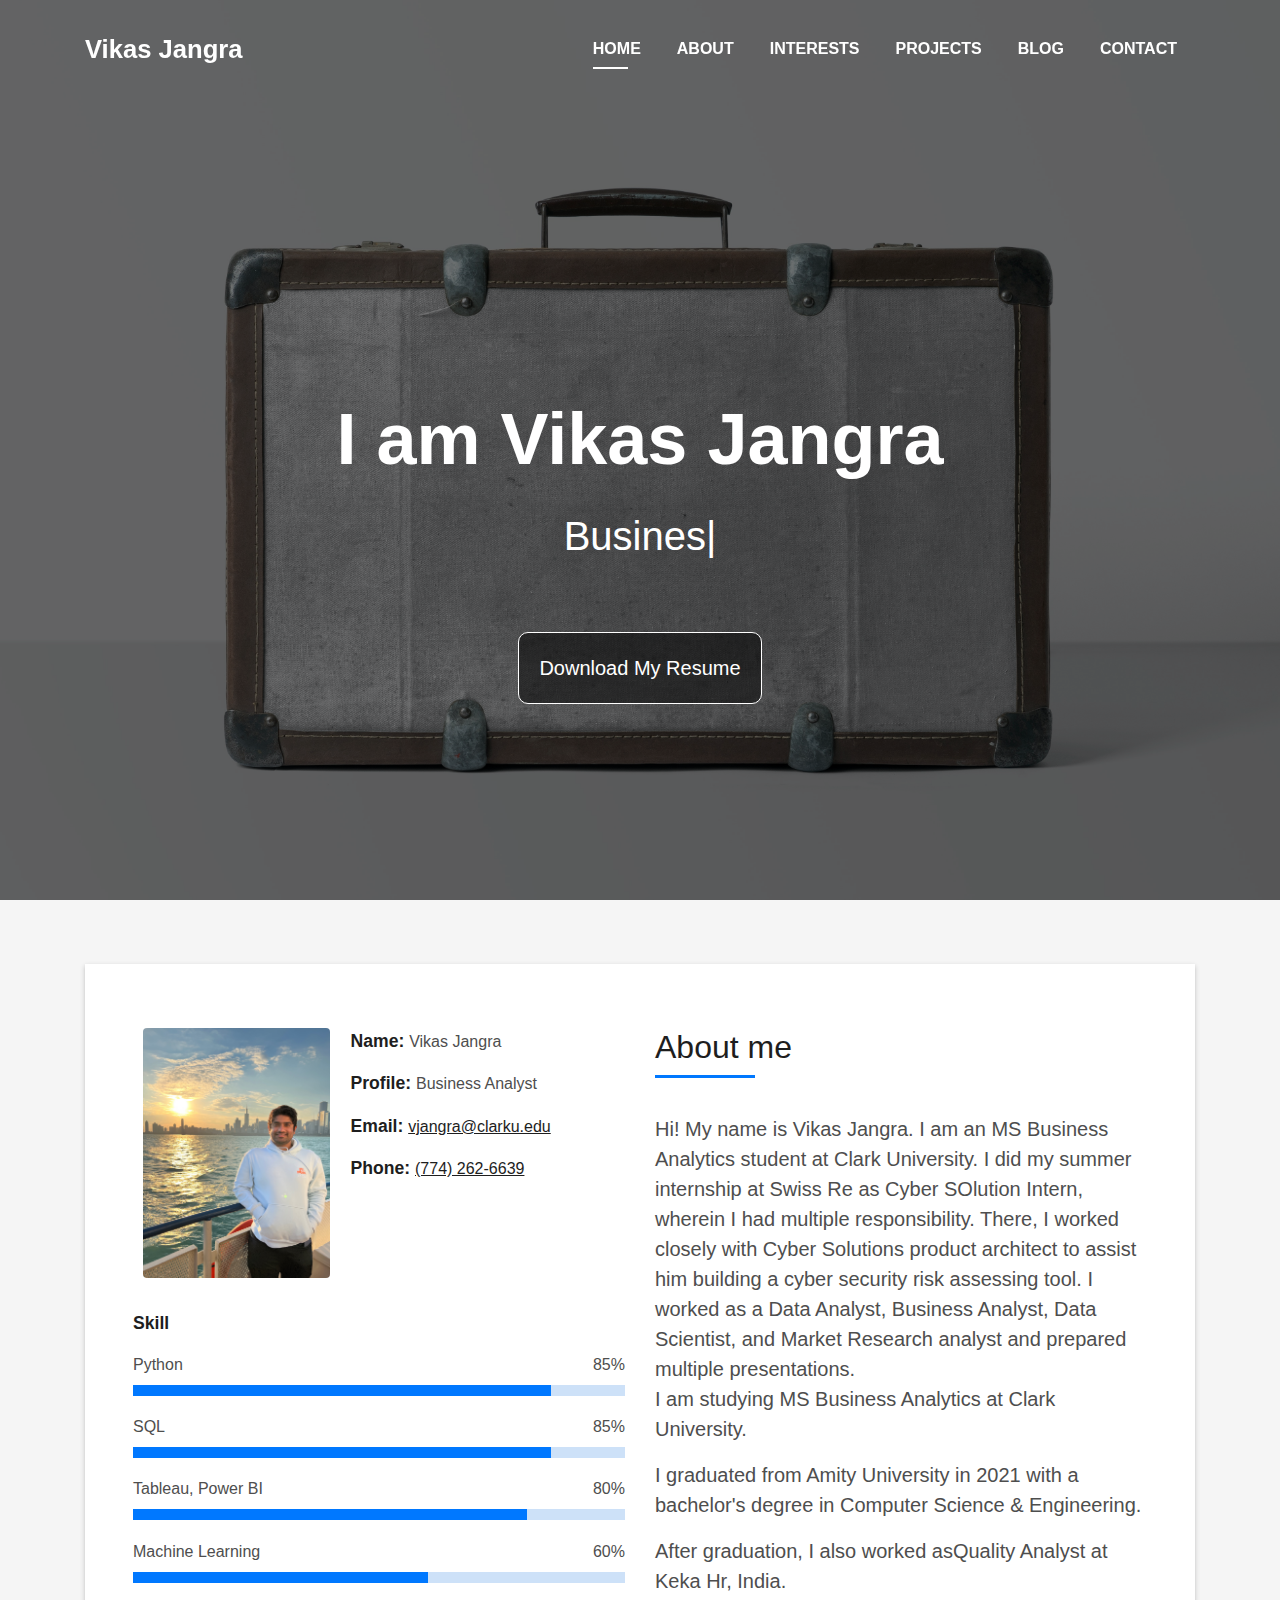
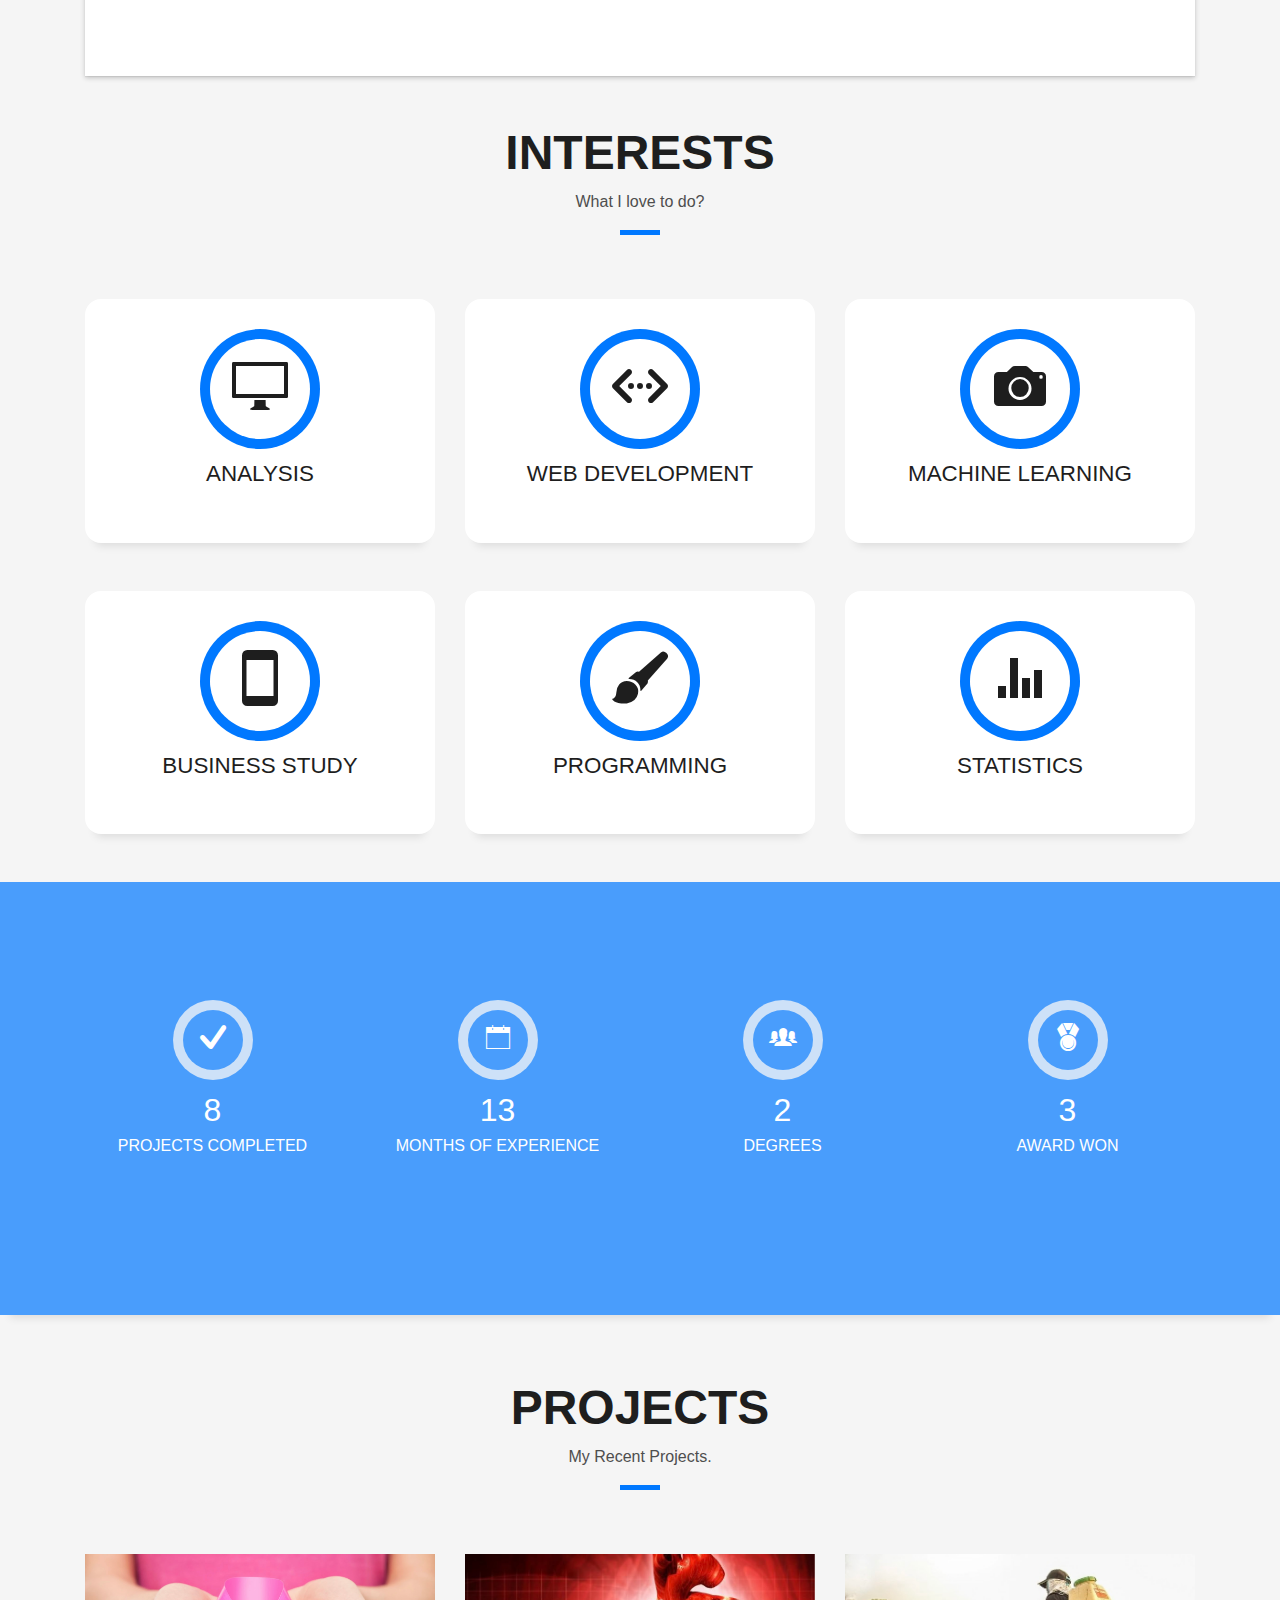
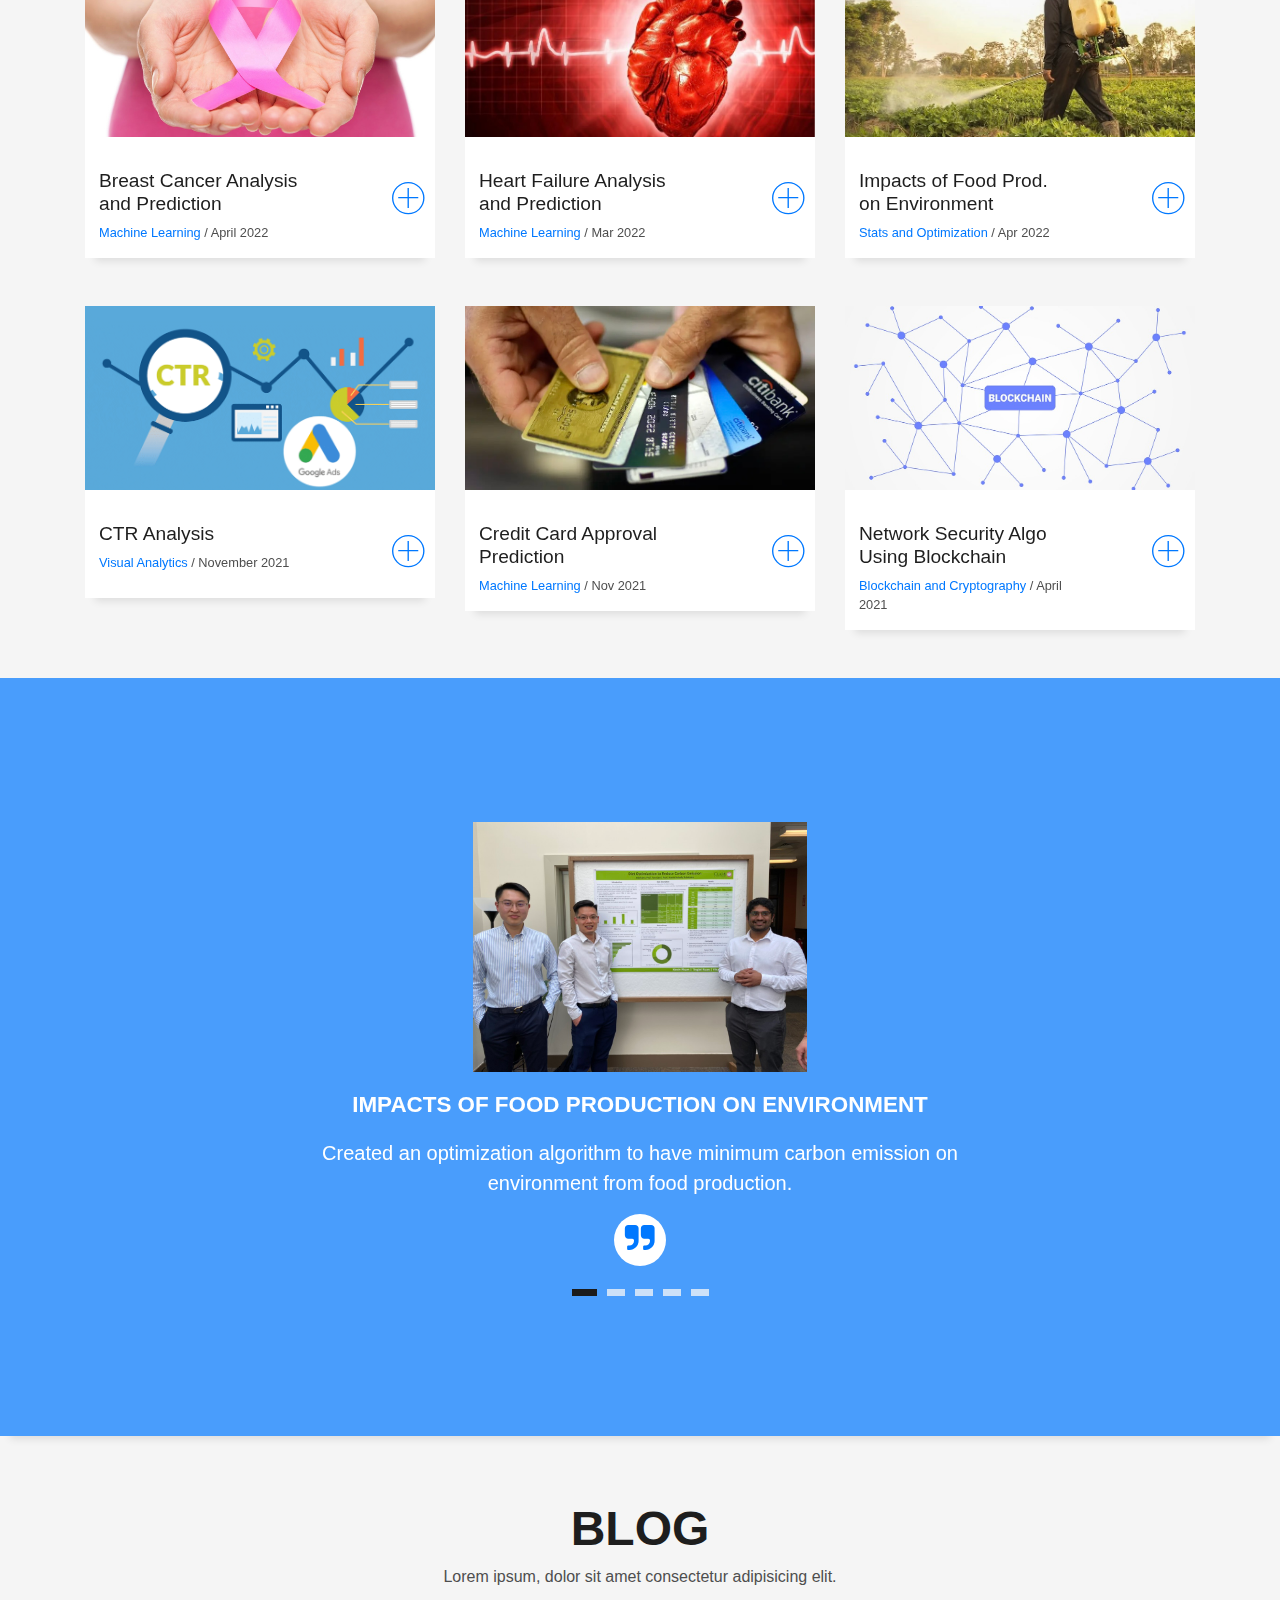
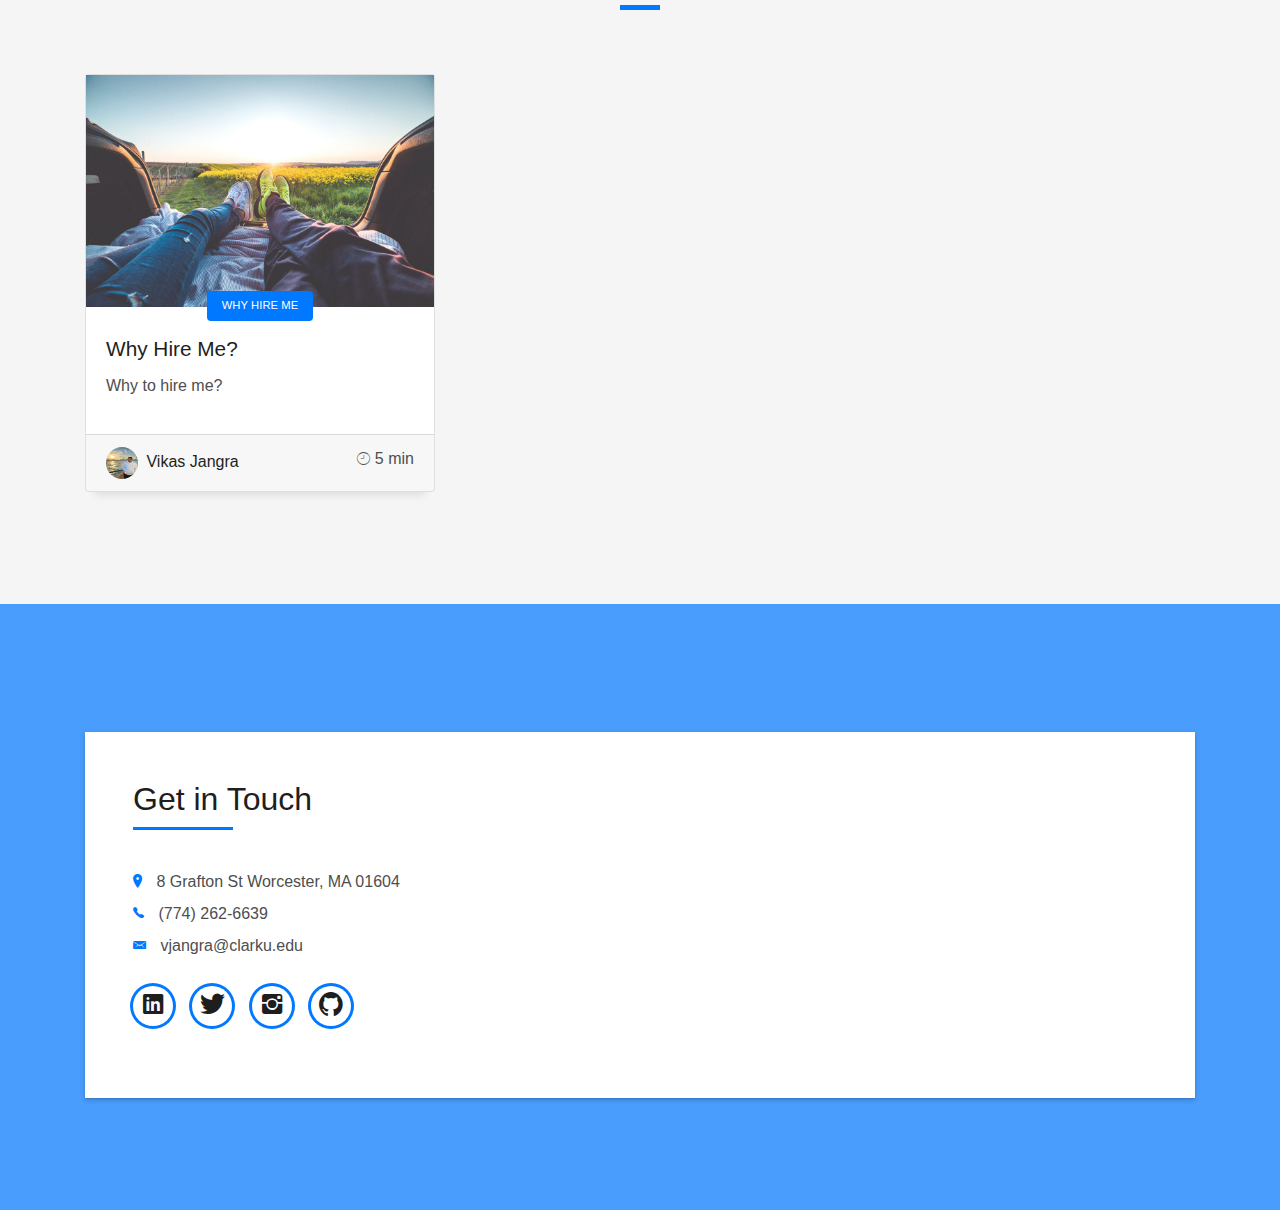
==== index.html @ e59da252 "Update index.html" ====
<!DOCTYPE html>
<html lang="en">
<head>
  <meta charset="utf-8">
  <title>Vikas Jangra</title>
  <meta content="width=device-width, initial-scale=1.0" name="viewport">
  <meta content="" name="keywords">
  <meta content="" name="description">

  <!-- Favicons -->
  <link href="img/logo.jpeg" rel="icon">
  <link href="img/logo.jpeg" rel="apple-touch-icon">

  <!-- Bootstrap CSS File -->
  <link href="lib/bootstrap/css/bootstrap.min.css" rel="stylesheet">

  <!-- Libraries CSS Files -->
  <link href="lib/font-awesome/css/font-awesome.min.css" rel="stylesheet">
  <link href="lib/animate/animate.min.css" rel="stylesheet">
  <link href="lib/ionicons/css/ionicons.min.css" rel="stylesheet">
  <link href="lib/owlcarousel/assets/owl.carousel.min.css" rel="stylesheet">
  <link href="lib/lightbox/css/lightbox.min.css" rel="stylesheet">

  <!-- Main Stylesheet File -->
  <link href="css/style.css" rel="stylesheet">

  <!-- =======================================================
    Theme Name: DevFolio
    Theme URL: https://bootstrapmade.com/devfolio-bootstrap-portfolio-html-template/
    Author: BootstrapMade.com
    License: https://bootstrapmade.com/license/
  ======================================================= -->
</head>

<body id="page-top"></body>

  <!--/ Nav Star /-->
  <nav class="navbar navbar-b navbar-trans navbar-expand-md fixed-top" id="mainNav">
    <div class="container">
      <a class="navbar-brand js-scroll" href="#page-top">Vikas Jangra</a>
      <button class="navbar-toggler collapsed" type="button" data-toggle="collapse" data-target="#navbarDefault"
        aria-controls="navbarDefault" aria-expanded="false" aria-label="Toggle navigation">
        <span></span>
        <span></span>
        <span></span> 
      </button>
      <div class="navbar-collapse collapse justify-content-end" id="navbarDefault">
        <ul class="navbar-nav">
          <li class="nav-item">
            <a class="nav-link js-scroll active" href="#home">Home</a>
          </li>
          <li class="nav-item">
            <a class="nav-link js-scroll" href="#about">About</a>
          </li>
          <li class="nav-item">
            <a class="nav-link js-scroll" href="#service">Interests</a>
          </li>
          <li class="nav-item">
            <a class="nav-link js-scroll" href="#work">Projects</a>
          </li>
          <li class="nav-item">
            <a class="nav-link js-scroll" href="#blog">Blog</a>
          </li>
          <li class="nav-item">
            <a class="nav-link js-scroll" href="#contact">Contact</a>
          </li>
        </ul>
      </div>
    </div>
  </nav>
  <!--/ Nav End /-->

  <!--/ Intro Skew Star /-->
  <div id="home" class="intro route bg-image" style="background-image: url(img/intro-bg1.jpg)">
    <div class="overlay-itro"></div>
    <div class="intro-content display-table">
      <div class="table-cell">
        <div class="container">
          <!--<p class="display-6 color-d">Hello, world!</p>-->
          <h1 class="intro-title mb-4 vikas-main-heading">I am Vikas Jangra</h1>
          <p class="intro-subtitle"><span class="text-slider-items">Business Analyst, Data Analyst, Data Engineer, Data Scientist </span><strong class="text-slider"></strong></p>
          <!-- <p class="pt-3"><a class="btn btn-primary btn js-scroll px-4" href="#about" role="button">Learn More</a></p> -->
        </div>


        <div class="resume-div">
          <button class="resume-btn" type="submit">
            <a class="resume-link" href="Vikas Jangra, Resume.pdf">Download My Resume</a>
          </button>
        </div>


      </div>
    </div>
  </div>
  <!--/ Intro Skew End /-->

  <section id="about" class="about-mf sect-pt4 route">
    <div class="container">
      <div class="row">
        <div class="col-sm-12">
          <div class="box-shadow-full">
            <div class="row">
              <div class="col-md-6">
                <div class="row">
                  <div class="col-sm-6 col-md-5">
                    <div class="about-img">
                      <img src="img/image-2.jpeg" class="img-fluid rounded b-shadow-a" alt="">
                    </div>
                  </div>
                  <div class="col-sm-6 col-md-7">
                    <div class="about-info">
                      <p><span class="title-s">Name: </span> <span>Vikas Jangra</span></p>
                      <p><span class="title-s">Profile: </span> <span>Business Analyst</span></p>
                      <p><span class="title-s">Email: </span> <span><a href="mailto:vjangra@clarku.edu"><u>vjangra@clarku.edu</u></a></span></p>
                      <p><span class="title-s">Phone: </span> <span><a href="tel:7742626639"><u>(774) 262-6639</u></a></span></p>
                    </div>
                  </div>
                </div>
                <div class="skill-mf">
                  <p class="title-s">Skill</p>
                  <span>Python</span> <span class="pull-right">85%</span>
                  <div class="progress">
                    <div class="progress-bar" role="progressbar" style="width: 85%;" aria-valuenow="85" aria-valuemin="0"
                      aria-valuemax="100"></div>
                  </div>
                  <span>SQL</span> <span class="pull-right">85%</span>
                  <div class="progress">
                    <div class="progress-bar" role="progressbar" style="width: 85%" aria-valuenow="75" aria-valuemin="0"
                      aria-valuemax="100"></div>
                  </div>
                  <span>Tableau, Power BI</span> <span class="pull-right">80%</span>
                  <div class="progress">
                    <div class="progress-bar" role="progressbar" style="width: 80%" aria-valuenow="50" aria-valuemin="0"
                      aria-valuemax="100"></div>
                  </div>
                  <span>Machine Learning</span> <span class="pull-right">60%</span>
                  <div class="progress">
                    <div class="progress-bar" role="progressbar" style="width: 60%" aria-valuenow="90" aria-valuemin="0"
                      aria-valuemax="100"></div>
                  </div>
                </div>
              </div>
              <div class="col-md-6">
                <div class="about-me pt-4 pt-md-0">
                  <div class="title-box-2">
                    <h5 class="title-left">
                      About me
                    </h5>
                  </div>
                  <p class="lead">
                    Hi!
                    My name is Vikas Jangra. I am an MS Business Analytics student at Clark University.
                    I did my summer internship at Swiss Re as Cyber SOlution Intern, wherein I had multiple responsibility.

                    There, I worked closely with Cyber Solutions product architect to assist him building a cyber security risk assessing tool.
                    I worked as a Data Analyst, Business Analyst, Data Scientist, and Market Research analyst and prepared multiple presentations.
                    <br> 
                    I am studying MS Business Analytics at Clark University. 
                  </p>
                  <p class="lead">
                    I graduated from Amity University in 2021 with a bachelor's degree in Computer Science & Engineering.
                  </p>
                  <p class="lead">
                    After graduation, I also worked asQuality Analyst at Keka Hr, India. 
                  </p>
                </div>
              </div>
            </div>
          </div>
        </div>
      </div>
    </div>
  </section>

  <!--/ Section Services Star /-->
  <section id="service" class="services-mf route">
    <div class="container">
      <div class="row">
        <div class="col-sm-12">
          <div class="title-box text-center">
            <h3 class="title-a">
              Interests
            </h3>
            <p class="subtitle-a">
              What I love to do?
            </p>
            <div class="line-mf"></div>
          </div>
        </div>
      </div>
      <div class="row">
        <div class="col-md-4">
          <div class="service-box">
            <div class="service-ico">
              <span class="ico-circle"><i class="ion-monitor"></i></span>
            </div>
            <div class="service-content">
              <h2 class="s-title">Analysis</h2>
              <!-- <p class="s-description text-center">
                Nothin For Now
              </p> -->
            </div>
          </div>
        </div>
        <div class="col-md-4">
          <div class="service-box">
            <div class="service-ico">
              <span class="ico-circle"><i class="ion-code-working"></i></span>
            </div>
            <div class="service-content">
              <h2 class="s-title">Web Development</h2>
              <!-- <p class="s-description text-center">
                Nothing For Now
              </p> -->
            </div>
          </div>
        </div>
        <div class="col-md-4">
          <div class="service-box">
            <div class="service-ico">
              <span class="ico-circle"><i class="ion-camera"></i></span>
            </div>
            <div class="service-content">
              <h2 class="s-title">Machine Learning</h2>
              <!-- <p class="s-description text-center">
                Nothing For Now
              </p> -->
            </div>
          </div>
        </div>
        <div class="col-md-4">
          <div class="service-box">
            <div class="service-ico">
              <span class="ico-circle"><i class="ion-android-phone-portrait"></i></span>
            </div>
            <div class="service-content">
              <h2 class="s-title">Business Study</h2>
              <!-- <p class="s-description text-center">
                Nothing For Now
              </p> -->
            </div>
          </div>
        </div>
        <div class="col-md-4">
          <div class="service-box">
            <div class="service-ico">
              <span class="ico-circle"><i class="ion-paintbrush"></i></span>
            </div>
            <div class="service-content">
              <h2 class="s-title">Programming</h2>
              <!-- <p class="s-description text-center">
                Nothing For Now
              </p> -->
            </div>
          </div>
        </div>
        <div class="col-md-4">
          <div class="service-box">
            <div class="service-ico">
              <span class="ico-circle"><i class="ion-stats-bars"></i></span>
            </div>
            <div class="service-content">
              <h2 class="s-title">Statistics</h2>
              <!-- <p class="s-description text-center">
                Nothing For Now
              </p> -->
            </div>
          </div>
        </div>
      </div>
    </div>
  </section>
  <!--/ Section Services End /-->

  <div class="section-counter paralax-mf bg-image" style="background-image: url(img/counters-bg.jpg)">
    <div class="overlay-mf"></div>
    <div class="container">
      <div class="row">
        <div class="col-sm-3 col-lg-3">
          <div class="counter-box">
            <div class="counter-ico">
              <span class="ico-circle"><i class="ion-checkmark-round"></i></span>
            </div>
            <div class="counter-num">
              <p class="counter">8</p>
              <span class="counter-text">PROJECTS COMPLETED</span>
            </div>
          </div>
        </div>
        <div class="col-sm-3 col-lg-3">
          <div class="counter-box pt-4 pt-md-0">
            <div class="counter-ico">
              <span class="ico-circle"><i class="ion-ios-calendar-outline"></i></span>
            </div>
            <div class="counter-num">
              <p class="counter">13</p>
              <span class="counter-text">MONTHS OF EXPERIENCE</span>
            </div>
          </div>
        </div>
        <div class="col-sm-3 col-lg-3">
          <div class="counter-box pt-4 pt-md-0">
            <div class="counter-ico">
              <span class="ico-circle"><i class="ion-ios-people"></i></span>
            </div>
            <div class="counter-num">
              <p class="counter">2</p>
              <span class="counter-text">DEGREES</span>
            </div>
          </div>
        </div>
        <div class="col-sm-3 col-lg-3">
          <div class="counter-box pt-4 pt-md-0">
            <div class="counter-ico">
              <span class="ico-circle"><i class="ion-ribbon-a"></i></span>
            </div>
            <div class="counter-num">
              <p class="counter">3</p>
              <span class="counter-text">AWARD WON</span>
            </div>
          </div>
        </div>
      </div>
    </div>
  </div>

  <!--/ Section Portfolio Star /-->
  <section id="work" class="portfolio-mf sect-pt4 route">
    <div class="container">
      <div class="row">
        <div class="col-sm-12">
          <div class="title-box text-center">
            <h3 class="title-a">
              Projects
            </h3>
            <p class="subtitle-a">
              My Recent Projects.
            </p>
            <div class="line-mf"></div>
          </div>
        </div>
      </div>
      <div class="row">
        <div class="col-md-4">
          <div class="work-box">
            <a href="https://github.com/vikasjangra99"  > <!-- <! data-lightbox="gallery-mf"   -->
              
              <div class="work-img">
                <img src="img/breast-img.jpeg" alt="" class="img-fluid">
              </div>
              <div class="work-content">
                <div class="row">
                  <div class="col-sm-8">
                    <h2 class="w-title">Breast Cancer Analysis and Prediction</h2>
                    <div class="w-more">
                      <span class="w-ctegory">Machine Learning</span> / <span class="w-date">April 2022</span>
                    </div>
                  </div>
                  <div class="col-sm-4">
                    <div class="w-like">
                      <span class="ion-ios-plus-outline"></span>
                    </div>
                  </div>
                </div>
              </div>
            </a>
          </div>
        </div>
        <div class="col-md-4">
          <div class="work-box">
            <a href="https://github.com/vikasjangra99"  > <!-- <! data-lightbox="gallery-mf"   -->
              <div class="work-img">
                <img src="img/heart-img.jpeg" alt="" class="img-fluid">
              </div>
              <div class="work-content">
                <div class="row">
                  <div class="col-sm-8">
                    <h2 class="w-title">Heart Failure Analysis and Prediction</h2>
                    <div class="w-more">
                      <span class="w-ctegory">Machine Learning</span> / <span class="w-date">Mar 2022</span>
                    </div>
                  </div>
                  <div class="col-sm-4">
                    <div class="w-like">
                      <span class="ion-ios-plus-outline"></span>
                    </div>
                  </div>
                </div>
              </div>
            </a>
          </div>
        </div>
        <div class="col-md-4">
          <div class="work-box">
            <a href="https://github.com/vikasjangra99"  > <!-- <! data-lightbox="gallery-mf"   -->
              <div class="work-img">
                <img src="img/food-img.jpeg" alt="" class="img-fluid">
              </div>
              <div class="work-content">
                <div class="row">
                  <div class="col-sm-8">
                    <h2 class="w-title">Impacts of Food Prod. on Environment</h2>
                    <div class="w-more">
                      <span class="w-ctegory">Stats and Optimization</span> / <span class="w-date">Apr 2022</span>
                    </div>
                  </div>
                  <div class="col-sm-4">
                    <div class="w-like">
                      <span class="ion-ios-plus-outline"></span>
                    </div>
                  </div>
                </div>
              </div>
            </a>
          </div>
        </div>
        <div class="col-md-4">
          <div class="work-box">
            <a href="https://github.com/vikasjangra99/CTR-analysis"  > <!-- <! data-lightbox="gallery-mf"   -->
              <div class="work-img">
                <img src="img/ctr-img.png" alt="" class="img-fluid">
              </div>
              <div class="work-content">
                <div class="row">
                  <div class="col-sm-8">
                    <h2 class="w-title">CTR Analysis</h2>
                    <div class="w-more">
                      <span class="w-ctegory">Visual Analytics</span> / <span class="w-date">November 2021</span>
                    </div>
                  </div>
                  <div class="col-sm-4">
                    <div class="w-like">
                      <span class="ion-ios-plus-outline"></span>
                    </div>
                  </div>
                </div>
              </div>
            </a>
          </div>
        </div>
        <div class="col-md-4">
          <div class="work-box">
            <a href="https://github.com/vikasjangra99/credit-card-approval-prediction"  > <!-- <! data-lightbox="gallery-mf"   -->
              <div class="work-img">
                <img src="img/creditcard-img.jpg" alt="" class="img-fluid">
              </div>
              <div class="work-content">
                <div class="row">
                  <div class="col-sm-8">
                    <h2 class="w-title">Credit Card Approval Prediction</h2>
                    <div class="w-more">
                      <span class="w-ctegory">Machine Learning</span> / <span class="w-date">Nov 2021</span>
                    </div>
                  </div>
                  <div class="col-sm-4">
                    <div class="w-like">
                      <span class="ion-ios-plus-outline"></span>
                    </div>
                  </div>
                </div>
              </div>
            </a>
          </div>
        </div>
        <div class="col-md-4">
          <div class="work-box">
            <a href="https://github.com/vikasjangra99"  > <!-- <! data-lightbox="gallery-mf"   -->
              <div class="work-img">
                <img src="img/blockchain-img.jpeg" alt="" class="img-fluid">
              </div>
              <div class="work-content">
                <div class="row">
                  <div class="col-sm-8">
                    <h2 class="w-title">Network Security Algo Using Blockchain</h2>
                    <div class="w-more">
                      <span class="w-ctegory">Blockchain and Cryptography</span> / <span class="w-date">April 2021</span>
                    </div>
                  </div>
                  <div class="col-sm-4">
                    <div class="w-like">
                      <span class="ion-ios-plus-outline"></span>
                    </div>
                  </div>
                </div>
              </div>
            </a>
          </div>
        </div>
        
      </div>
    </div>
  </section>
  <!--/ Section Portfolio End /-->

  <!--/ Section Testimonials Star /-->
  <!-- <div class="testimonials paralax-mf bg-image" style="background-image: url(img/overlay-bg.jpg)">
    <div class="overlay-mf"></div>
    <div class="container">
      <div class="row">
        <div class="col-md-12">
          <div id="testimonial-mf" class="owl-carousel owl-theme">
            <div class="testimonial-box">
              <div class="author-test">
                <img src="img/clive-humby.jpg" alt="" class="rounded-circle b-shadow-a">
                <span class="author">Clive Humby</span>
              </div>
              <div class="content-test">
                <p class="description lead">
                  Data is the new Oil.
                </p>
                <span class="comit"><i class="fa fa-quote-right"></i></span>
              </div>
            </div>
          </div>
        </div>
      </div>
    </div>
  </div> -->



   <!--/ Section Testimonials Star /-->
   <div class="testimonials paralax-mf bg-image" style="background-image: url(img/overlay-bg.jpg)">
    <div class="overlay-mf"></div>
    <div class="container">
      <div class="row">
        <div class="col-md-12">
          <div id="testimonial-mf" class="owl-carousel owl-theme">
            <!-- Poster 1 -->
            <div class="testimonial-box">
              <div class="author-test">
                <img src="img/poster1.jpeg" width="150" height="250" alt="" class="responsive">
                <span class="author">Impacts of Food Production on Environment</span>
              </div>
              <div class="content-test">
                <p class="description lead">
                  Created an optimization algorithm to have minimum carbon emission on environment from food production.
                </p>
                <span class="comit"><i class="fa fa-quote-right"></i></span>
              </div>
            </div>
            <!-- Prize 1 -->
            <div class="testimonial-box">
              <div class="author-test">
                <img src="img/prize2.jpeg" width="150" height="250" alt="" class="responsive">
                <span class="author">Runner Up</span>
              </div>
              <div class="content-test">
                <p class="description lead">
                  Won second prize of $500 for impacts of food production on environment.
                </p>
                <span class="comit"><i class="fa fa-quote-right"></i></span>
              </div>
            </div>
            <!-- Poster 2 Image -->
            <div class="testimonial-box">
              <div class="author-test">
                <img src="img/poster2.jpeg" width="150" height="250" alt="" class="responsive">
                <span class="author">Predicting and Diagnostic breast cancer using Machine Learning.</span>
              </div>
              <div class="content-test">
                <p class="description lead">
                  Created a ML model to predict breast cancer.
                </p>
                <span class="comit"><i class="fa fa-quote-right"></i></span>
              </div>
            </div>
           <!-- Second Prize -->
            <div class="testimonial-box">
              <div class="author-test">
                <img src="img/prize1.jpeg" width="150" height="250" alt="" class="responsive">
                <span class="author">Winner Prize</span>
              </div>
              <div class="content-test">
                <p class="description lead">
                  Won First prize for Predicting and Diagnosing breast cancer poster.
                </p>
                <span class="comit"><i class="fa fa-quote-right"></i></span>
              </div>
            </div>
           <!-- Prime Award Photo -->
            <div class="testimonial-box">
              <div class="author-test">
                <img src="img/classpresentation.jpg" width="150" height="250" alt="" class="responsive">
                <span class="author">Class Presentation</span>
              </div>
              <div class="content-test">
                <p class="description lead">
                  Class presentation for medical services project.
                </p>
                <span class="comit"><i class="fa fa-quote-right"></i></span>
              </div>
            </div>
          </div>
        </div>
      </div>
    </div>
  </div>

  <!--/ Section Blog Star /-->



  <!-- <section id="blog" class="blog-mf sect-pt4 route">
    <div class="container">
      <div class="row">
        <div class="col-sm-12">
          <div class="title-box text-center">
            <h3 class="title-a">
              Resume
            </h3>
            <div class="line-mf"></div>
          </div>
        </div>
      </div>
      
        <div class ="col-md-4" style="text-align: center;">
          <div class="card card-blog" >
            <div class="card-img" >
              <a href="Vikas Jangra, CV.pdf" download><img src="img/img-resume.jpg" alt="" class="img-fluid" style="text-align: center;"></a>
            </div>
            <div class="card-body">
              <div class="card-category-box">
                
                <a href="Vikas Jangra, CV.pdf" download></a><div class="card-category"> 
                <h6 class="category"><button> Resume</button></h6></a>
                </div>
              </div>
            </a>
              
            </div>
            <div class="card-footer">
              <div class="post-author">
                <a href="#">
                  <img src="img/image2.jpeg" alt="" class="avatar rounded-circle" >
                  <span class="author" >Vikas Jangra</span>
                </a>
              </div>
              
            </div>
          </div>
        </div>
      
      </div>
    </div>
  </section> -->



  <section id="blog" class="blog-mf sect-pt4 route">
    <div class="container">
      <div class="row">
        <div class="col-sm-12">
          <div class="title-box text-center">
            <h3 class="title-a">
              Blog
            </h3>
            <p class="subtitle-a">
              Lorem ipsum, dolor sit amet consectetur adipisicing elit.
            </p>
            <div class="line-mf"></div>
          </div>
        </div>
      </div>
      <div class="row">
        <div class="col-md-4">
          <div class="card card-blog">
            <div class="card-img">
              <a href="blog-single.html"><img src="img/post-1.jpg" alt="" class="img-fluid"></a>
            </div>
            <div class="card-body">
              <div class="card-category-box">
                <div class="card-category">
                  <h6 class="category">Why Hire Me</h6>
                </div>
              </div>
              <h3 class="card-title"><a href="blog-single.html">Why Hire Me?</a></h3>
              <p class="card-description">
                Why to hire me?
              </p>
            </div>
            <div class="card-footer">
              <div class="post-author">
                <a href="#">
                  <img src="img/image-2.jpeg" alt="" class="avatar rounded-circle">
                  <span class="author">Vikas Jangra</span>
                </a>
              </div>
              <div class="post-date">
                <span class="ion-ios-clock-outline"></span> 5 min
              </div>
            </div>
          </div>
        </div>
      </div>
    </div>
  </section>



  <!--/ Section Blog End /-->

  <!--/ Section Contact-Footer Star /-->
  <section class="paralax-mf footer-paralax bg-image sect-mt4 route" style="background-image: url(img/overlay-bg.jpg)">
    <div class="overlay-mf"></div>
    <div class="container">
      <div class="row">
        <div class="col-sm-12">
          <div class="contact-mf">
            <div id="contact" class="box-shadow-full">
              <div class="row">
                <!-- <div class="col-md-6">
                  <div class="title-box-2">
                    <h5 class="title-left">
                      Send Message Us
                    </h5>
                  </div>
                  <div>
                      <form action="" method="post" role="form" class="contactForm">
                      <div id="sendmessage">Your message has been sent. Thank you!</div>
                      <div id="errormessage"></div>
                      <div class="row">
                        <div class="col-md-12 mb-3">
                          <div class="form-group">
                            <input type="text" name="name" class="form-control" id="name" placeholder="Your Name" data-rule="minlen:4" data-msg="Please enter at least 4 chars" />
                            <div class="validation"></div>
                          </div>
                        </div>
                        <div class="col-md-12 mb-3">
                          <div class="form-group">
                            <input type="email" class="form-control" name="email" id="email" placeholder="Your Email" data-rule="email" data-msg="Please enter a valid email" />
                            <div class="validation"></div>
                          </div>
                        </div>
                        <div class="col-md-12 mb-3">
                            <div class="form-group">
                              <input type="text" class="form-control" name="subject" id="subject" placeholder="Subject" data-rule="minlen:4" data-msg="Please enter at least 8 chars of subject" />
                              <div class="validation"></div>
                            </div>
                        </div>
                        <div class="col-md-12 mb-3">
                          <div class="form-group">
                            <textarea class="form-control" name="message" rows="5" data-rule="required" data-msg="Please write something for us" placeholder="Message"></textarea>
                            <div class="validation"></div>
                          </div>
                        </div>
                        <div class="col-md-12">
                          <button type="submit" class="button button-a button-big button-rouded">Send Message</button>
                        </div>
                      </div>
                    </form>
                  </div>
                </div> -->
                <div class="col-md-6">
                  <div class="title-box-2 pt-4 pt-md-0">
                    <h5 class="title-left">
                      Get in Touch
                    </h5>
                  </div>
                  <div class="more-info">
                    
                    <ul class="list-ico">
                      <li><span class="ion-ios-location"></span> 8 Grafton St Worcester, MA 01604</li>
                      <li><span class="ion-ios-telephone"></span> (774) 262-6639</li>
                      <li><span class="ion-email"></span> vjangra@clarku.edu</li>
                    </ul>
                  </div>
                  <div class="socials">
                    <ul>
                      <li><a href="https://www.linkedin.com/in/vikas-jangra286"><span class="ico-circle"><i class="ion-social-linkedin"></i></span></a></li>
                      <li><a href="https://twitter.com/ImVJangra"><span class="ico-circle"><i class="ion-social-twitter"></i></span></a></li>
                      <li><a href="https://www.instagram.com/mevikasjangra/"><span class="ico-circle"><i class="ion-social-instagram"></i></span></a></li>
                      <li><a href="https://github.com/vikasjangra99"><span class="ico-circle"><i class="ion-social-github"></i></span></a></li>
                    </ul>
                  </div>
                </div>
              </div>
            </div>
          </div>
        </div>
      </div>
    </div>
    <footer>
      <!-- <div class="container">
        <div class="row">
          <div class="col-sm-12">
            <div class="copyright-box">
              <p class="copyright">&copy; Copyright <strong>DevFolio</strong>. All Rights Reserved</p>
              <div class="credits"> -->
                <!--
                  All the links in the footer should remain intact.
                  You can delete the links only if you purchased the pro version.
                  Licensing information: https://bootstrapmade.com/license/
                  Purchase the pro version with working PHP/AJAX contact form: https://bootstrapmade.com/buy/?theme=DevFolio
                -->
                <!-- Designed by <a href="https://bootstrapmade.com/">BootstrapMade</a>
              </div>
            </div>
          </div>
        </div>
      </div> -->
    </footer>
  </section>
  <!--/ Section Contact-footer End /-->

  <a href="#" class="back-to-top"><i class="fa fa-chevron-up"></i></a>
  <div id="preloader"></div>

  <!-- JavaScript Libraries -->
  <script src="lib/jquery/jquery.min.js"></script>
  <script src="lib/jquery/jquery-migrate.min.js"></script>
  <script src="lib/popper/popper.min.js"></script>
  <script src="lib/bootstrap/js/bootstrap.min.js"></script>
  <script src="lib/easing/easing.min.js"></script>
  <script src="lib/counterup/jquery.waypoints.min.js"></script>
  <script src="lib/counterup/jquery.counterup.js"></script>
  <script src="lib/owlcarousel/owl.carousel.min.js"></script>
  <script src="lib/lightbox/js/lightbox.min.js"></script>
  <script src="lib/typed/typed.min.js"></script>
  <!-- Contact Form JavaScript File -->
  <script src="contactform/contactform.js"></script>

  <!-- Template Main Javascript File -->
  <script src="js/main.js"></script>

</body>
</html>
---- css/style.css ----
/*
  Theme Name: DevFolio
  Theme URL: https://bootstrapmade.com/devfolio-bootstrap-portfolio-html-template/
  Author: BootstrapMade.com
  License: https://bootstrapmade.com/license/
*/

/*======================================
//--//-->   STYLES GENERALES
======================================*/

body {
  background-color: #f5f5f5;
  color: #4e4e4e;
}

/* ===MY STYLING=== */

.resume-div {
  padding-top: 50px;
  align-items: center;
}
.resume-btn {
  cursor: pointer;
  border: 1px solid white;
  font-size: 1.25rem;
  padding: 20px;
  border-radius: 10px;
  background-color: rgba(0,0,0, .5);
}
.resume-btn:hover {
  color: #0078FF;
}
.resume-btn a {
  color: white;
}
.vikas-main-heading {
  padding-top: 200px;
}

/* ===MY STYLING=== */

h1,
h2,
h3,
h4,
h5,
h6 {
  color: #1e1e1e;
}

a {
  color: #1e1e1e;
  transition: all 0.5s ease-in-out;
}

a:hover {
  color: #0078ff;
  text-decoration: none;
  transition: all 0.5s ease-in-out;
}

.p-r {
  position: relative;
}

.color-a {
  color: #0078ff;
}

.color-d {
  color: #f5f5f5;
}

.color-text-a {
  color: #4e4e4e;
}

.box-shadow,
.paralax-mf,
.service-box,
.work-box,
.card-blog {
  box-shadow: 0 13px 8px -10px rgba(0, 0, 0, 0.1);
}

.box-shadow-a,
.button:hover {
  box-shadow: 0 0 0 4px #cde1f8;
}

.display-5 {
  font-size: 2.5rem;
  font-weight: 300;
  line-height: 1.1;
}

.display-6 {
  font-size: 2rem;
  font-weight: 300;
  line-height: 1.1;
}

.avatar {
  width: 32px;
  height: 32px;
  margin-right: 4px;
  overflow: hidden;
}

.bg-image {
  background-repeat: no-repeat;
  background-attachment: fixed;
  background-size: cover;
  background-position: center center;
}

.overlay-mf {
  background-color: #0078ff;
}

.overlay-mf {
  position: absolute;
  top: 0;
  left: 0px;
  padding: 0;
  height: 100%;
  width: 100%;
  opacity: .7;
}

.paralax-mf {
  position: relative;
  padding: 8rem 0;
}

.display-table {
  width: 100%;
  height: 100%;
  display: table;
}

.table-cell {
  display: table-cell;
  vertical-align: middle;
}

/*--/ Sections /--*/

.sect-4 {
  padding: 4rem 0;
}

.sect-pt4 {
  padding-top: 4rem;
}

.sect-mt4 {
  margin-top: 4rem;
}

/*--/ Title s /--*/

.title-s {
  font-weight: 600;
  color: #1e1e1e;
  font-size: 1.1rem;
}

/*--/ Title A /--*/

.title-box {
  margin-bottom: 4rem;
}

.title-a {
  font-size: 3rem;
  font-weight: bold;
  text-transform: uppercase;
}

.subtitle-a {
  color: #4e4e4e;
}

.line-mf {
  width: 40px;
  height: 5px;
  background-color: #0078ff;
  margin: 0 auto;
}

/*--/ Title Left /--*/

.title-box-2 {
  margin-bottom: 3rem;
}

.title-left {
  font-size: 2rem;
  position: relative;
}

.title-left:before {
  content: '';
  position: absolute;
  height: 3px;
  background-color: #0078ff;
  width: 100px;
  bottom: -12px;
}

/*------/ Box /------*/

.box-pl2 {
  padding-left: 2rem;
}

.box-shadow-full {
  padding: 3rem 1.25rem;
  position: relative;
  background-color: #fff;
  margin-bottom: 3rem;
  z-index: 2;
  box-shadow: 0 1px 1px 0 rgba(0, 0, 0, 0.06), 0 2px 5px 0 rgba(0, 0, 0, 0.2);
}

/*------/ Socials /------*/

.socials {
  padding: 1.5rem 0;
}

.socials ul li {
  display: inline-block;
}

.socials .ico-circle {
  height: 40px;
  width: 40px;
  font-size: 1.7rem;
  border-radius: 50%;
  line-height: 1.4;
  margin: 0 15px 0 0;
  box-shadow: 0 0 0 3px #0078ff;
  transition: all 500ms ease;
}

.socials .ico-circle:hover {
  background-color: #0078ff;
  color: #fff;
  box-shadow: 0 0 0 3px #cde1f8;
  transition: all 500ms ease;
}

/*------/ Ul resect /------*/

.ul-resect,
.socials ul,
.list-ico,
.blog-wrapper .post-meta ul,
.box-comments .list-comments,
.widget-sidebar .list-sidebar,
.widget-tags ul {
  list-style: none;
  padding-left: 0;
  margin-bottom: 0;
}

.list-ico {
  line-height: 2;
}

.list-ico span {
  color: #0078ff;
  margin-right: 10px;
}

/*------/ Ico Circle /------*/

.ico-circle {
  height: 100px;
  width: 100px;
  font-size: 2rem;
  border-radius: 50%;
  line-height: 1.55;
  margin: 0 auto;
  text-align: center;
  box-shadow: 0 0 0 10px #0078ff;
  display: block;
}

/*------/ Owl Carousel /------*/

.owl-theme .owl-dots {
  text-align: center;
  margin-top: 18px;
}

.owl-theme .owl-dots .owl-dot {
  display: inline-block;
}

.owl-theme .owl-dots .owl-dot span {
  width: 18px;
  height: 7px;
  margin: 5px 5px;
  background: #cde1f8;
  border: 0px solid #cde1f8;
  display: block;
  transition: all 0.6s ease-in-out;
  cursor: pointer;
}

.owl-theme .owl-dots .owl-dot:hover span {
  background-color: #cde1f8;
}

.owl-theme .owl-dots .owl-dot.active span {
  background-color: #1B1B1B;
  width: 25px;
}

/*--/ Scrolltop s /--*/

.scrolltop-mf {
  position: relative;
  display: none;
}

.scrolltop-mf span {
  z-index: 999;
  position: fixed;
  width: 42px;
  height: 42px;
  background-color: #0078ff;
  opacity: .7;
  font-size: 1.6rem;
  line-height: 1.5;
  text-align: center;
  color: #fff;
  top: auto;
  left: auto;
  right: 30px;
  bottom: 50px;
  cursor: pointer;
  border-radius: 50%;
}

/* Back to top button */

.back-to-top {
  position: fixed;
  display: none;
  background: #0078ff;
  color: #fff;
  width: 44px;
  height: 44px;
  text-align: center;
  line-height: 1;
  font-size: 16px;
  border-radius: 50%;
  right: 15px;
  bottom: 15px;
  transition: background 0.5s;
  z-index: 11;
}

.back-to-top i {
  padding-top: 12px;
  color: #fff;
}

/* Prelaoder */

#preloader {
  position: fixed;
  top: 0;
  left: 0;
  right: 0;
  bottom: 0;
  z-index: 9999;
  overflow: hidden;
  background: #fff;
}

#preloader:before {
  content: "";
  position: fixed;
  top: calc(50% - 30px);
  left: calc(50% - 30px);
  border: 6px solid #f2f2f2;
  border-top: 6px solid #0078ff;
  border-radius: 50%;
  width: 60px;
  height: 60px;
  -webkit-animation: animate-preloader 1s linear infinite;
  animation: animate-preloader 1s linear infinite;
}

@-webkit-keyframes animate-preloader {
  0% {
    -webkit-transform: rotate(0deg);
    transform: rotate(0deg);
  }

  100% {
    -webkit-transform: rotate(360deg);
    transform: rotate(360deg);
  }
}

@keyframes animate-preloader {
  0% {
    -webkit-transform: rotate(0deg);
    transform: rotate(0deg);
  }

  100% {
    -webkit-transform: rotate(360deg);
    transform: rotate(360deg);
  }
}

/*======================================
//--//-->   NAVBAR
======================================*/

.navbar-b {
  transition: all .5s ease-in-out;
  background-color: transparent;
  padding-top: 1.563rem;
  padding-bottom: 1.563rem;
}

.navbar-b.navbar-reduce {
  box-shadow: 0px 6px 9px 0px rgba(0, 0, 0, 0.06);
}

.navbar-b.navbar-trans .nav-item,
.navbar-b.navbar-reduce .nav-item {
  position: relative;
  padding-right: 10px;
  padding-left: 0;
}

.navbar-b.navbar-trans .nav-link,
.navbar-b.navbar-reduce .nav-link {
  color: #fff;
  text-transform: uppercase;
  font-weight: 600;
}

.navbar-b.navbar-trans .nav-link:before,
.navbar-b.navbar-reduce .nav-link:before {
  content: '';
  position: absolute;
  margin-left: 0px;
  width: 0%;
  bottom: 0;
  left: 0;
  height: 2px;
  transition: all 500ms ease;
}

.navbar-b.navbar-trans .nav-link:hover,
.navbar-b.navbar-reduce .nav-link:hover {
  color: #1B1B1B;
}

.navbar-b.navbar-trans .nav-link:hover:before,
.navbar-b.navbar-reduce .nav-link:hover:before {
  width: 35px;
}

.navbar-b.navbar-trans .show > .nav-link:before,
.navbar-b.navbar-trans .active > .nav-link:before,
.navbar-b.navbar-trans .nav-link.show:before,
.navbar-b.navbar-trans .nav-link.active:before,
.navbar-b.navbar-reduce .show > .nav-link:before,
.navbar-b.navbar-reduce .active > .nav-link:before,
.navbar-b.navbar-reduce .nav-link.show:before,
.navbar-b.navbar-reduce .nav-link.active:before {
  width: 35px;
}

.navbar-b.navbar-trans .nav-link:before {
  background-color: #fff;
}

.navbar-b.navbar-trans .nav-link:hover {
  color: #fff;
}

.navbar-b.navbar-trans .show > .nav-link,
.navbar-b.navbar-trans .active > .nav-link,
.navbar-b.navbar-trans .nav-link.show,
.navbar-b.navbar-trans .nav-link.active {
  color: #fff;
}

.navbar-b.navbar-reduce {
  transition: all .5s ease-in-out;
  background-color: #fff;
  padding-top: 15px;
  padding-bottom: 15px;
}

.navbar-b.navbar-reduce .nav-link {
  color: #0078ff;
}

.navbar-b.navbar-reduce .nav-link:before {
  background-color: #0078ff;
}

.navbar-b.navbar-reduce .nav-link:hover {
  color: #0078ff;
}

.navbar-b.navbar-reduce .show > .nav-link,
.navbar-b.navbar-reduce .active > .nav-link,
.navbar-b.navbar-reduce .nav-link.show,
.navbar-b.navbar-reduce .nav-link.active {
  color: #0078ff;
}

.navbar-b.navbar-reduce .navbar-brand {
  color: #0078ff;
}

.navbar-b.navbar-reduce .navbar-toggler span {
  background-color: #1B1B1B;
}

.navbar-b .navbar-brand {
  color: #fff;
  font-size: 1.6rem;
  font-weight: 600;
}

.navbar-b .navbar-nav .dropdown-item.show .dropdown-menu,
.navbar-b .dropdown.show .dropdown-menu,
.navbar-b .dropdown-btn.show .dropdown-menu {
  -webkit-transform: translate3d(0px, 0px, 0px);
  transform: translate3d(0px, 0px, 0px);
  visibility: visible !important;
}

.navbar-b .dropdown-menu {
  margin: 1.12rem 0 0;
  border-radius: 0;
}

.navbar-b .dropdown-menu .dropdown-item {
  padding: .7rem 1.7rem;
  transition: all 500ms ease;
}

.navbar-b .dropdown-menu .dropdown-item:hover {
  background-color: #0078ff;
  color: #fff;
  transition: all 500ms ease;
}

.navbar-b .dropdown-menu .dropdown-item.active {
  background-color: #0078ff;
}

/*--/ Hamburger Navbar /--*/

.navbar-toggler {
  position: relative;
}

.navbar-toggler:focus,
.navbar-toggler:active {
  outline: 0;
}

.navbar-toggler span {
  display: block;
  background-color: #fff;
  height: 3px;
  width: 25px;
  margin-top: 4px;
  margin-bottom: 4px;
  -webkit-transform: rotate(0deg);
  transform: rotate(0deg);
  left: 0;
  opacity: 1;
}

.navbar-toggler span:nth-child(1),
.navbar-toggler span:nth-child(3) {
  transition: -webkit-transform .35s ease-in-out;
  transition: transform .35s ease-in-out;
  transition: transform .35s ease-in-out, -webkit-transform .35s ease-in-out;
}

.navbar-toggler:not(.collapsed) span:nth-child(1) {
  position: absolute;
  left: 12px;
  top: 10px;
  -webkit-transform: rotate(135deg);
  transform: rotate(135deg);
  opacity: 0.9;
}

.navbar-toggler:not(.collapsed) span:nth-child(2) {
  height: 12px;
  visibility: hidden;
  background-color: transparent;
}

.navbar-toggler:not(.collapsed) span:nth-child(3) {
  position: absolute;
  left: 12px;
  top: 10px;
  -webkit-transform: rotate(-135deg);
  transform: rotate(-135deg);
  opacity: 0.9;
}

/*======================================
//--//-->   INTRO
======================================*/

.intro {
  height: 100vh;
  position: relative;
  color: #fff;
}

.intro .intro-content {
  text-align: center;
  position: absolute;
}

.intro .overlay-itro {
  background-color: rgba(0, 0, 0, 0.6);
  position: absolute;
  top: 0;
  left: 0px;
  padding: 0;
  height: 100%;
  width: 100%;
  opacity: .9;
}

.intro .intro-title {
  color: #fff;
  font-weight: 600;
  font-size: 3rem;
}

.intro .intro-subtitle {
  font-size: 1.5rem;
  font-weight: 300;
}

.intro .text-slider-items {
  display: none;
}

.intro-single {
  height: 350px;
}

.intro-single .intro-content {
  margin-top: 30px;
}

.intro-single .intro-title {
  text-transform: uppercase;
  font-size: 3rem;
}

.intro-single .breadcrumb {
  background-color: transparent;
  color: #0078ff;
}

.intro-single .breadcrumb .breadcrumb-item:before {
  color: #cde1f8;
}

.intro-single .breadcrumb .breadcrumb-item.active {
  color: #cde1f8;
}

.intro-single .breadcrumb a {
  color: #fff;
}

/*======================================
//--//-->   ABOUT
======================================*/

.about-mf .box-shadow-full {
  padding-top: 4rem;
  padding-bottom: 4rem;
}

.about-mf .about-img {
  margin-bottom: 2rem;
}

.about-mf .about-img img {
  margin-left: 10px;
}

.skill-mf span {
  color: #4e4e4e;
}

.skill-mf .progress {
  background-color: #cde1f8;
  margin: .5rem 0 1.2rem 0;
  border-radius: 0;
  height: .7rem;
}

.skill-mf .progress .progress-bar {
  height: .7rem;
  background-color: #0078ff;
}

/*======================================
//--//-->   SERVICES
======================================*/

.service-box {
  background-color: #fff;
  padding: 2.5rem 1.3rem;
  border-radius: 1rem;
  margin-bottom: 3rem;
}

.service-box:hover .ico-circle {
  transition: all 500ms ease;
  color: #fff;
  background-color: #0078ff;
  box-shadow: 0 0 0 10px #cde1f8;
}

.service-box .service-ico {
  margin-bottom: 1rem;
  color: #1e1e1e;
}

.service-box .ico-circle {
  transition: all 500ms ease;
  font-size: 4rem;
}

.service-box .s-title {
  font-size: 1.4rem;
  text-transform: uppercase;
  text-align: center;
  padding: .4rem 0;
}

.service-box .s-description {
  color: #4e4e4e;
}

/*======================================
//--//-->   COUNTER
======================================*/

.counter-box {
  color: #fff;
  text-align: center;
}

.counter-ico {
  margin-bottom: 1rem;
}

.counter-ico .ico-circle {
  height: 60px;
  width: 60px;
  line-height: 1.8;
  box-shadow: 0 0 0 10px #cde1f8;
}

.counter-num .counter {
  font-size: 2rem;
  margin-bottom: 0;
}

/*======================================
//--//-->   PORTFOLIO
======================================*/

.work-box {
  margin-bottom: 3rem;
  -webkit-backface-visibility: hidden;
  backface-visibility: hidden;
  background-color: #fff;
}

.work-box:hover img {
  -webkit-transform: scale(1.3);
  transform: scale(1.3);
}

.work-img {
  display: block;
  overflow: hidden;
}

.work-img img {
  transition: all 1s;
}

.work-content {
  padding: 2rem 3% 1rem 4%;
}

.work-content .w-more {
  color: #4e4e4e;
  font-size: .8rem;
}

.work-content .w-more .w-ctegory {
  color: #0078ff;
}

.work-content .w-like {
  font-size: 2.5rem;
  color: #0078ff;
  float: right;
}

.work-content .w-like a {
  color: #0078ff;
}

.work-content .w-like .num-like {
  font-size: .7rem;
}

.w-title {
  font-size: 1.2rem;
}

/*======================================
//--//-->   TESTIMONIALS
======================================*/

.testimonials .owl-carousel .owl-item img {
  width: auto;
}

.testimonial-box {
  color: #fff;
  text-align: center;
}

.testimonial-box .author-test {
  margin-top: 1rem;
}

.testimonial-box .author-test img {
  margin: 0 auto;
}

.testimonial-box .author {
  color: #fff;
  text-transform: uppercase;
  font-weight: 600;
  margin: 1rem 0;
  display: block;
  font-size: 1.4rem;
}

.testimonial-box .comit {
  font-size: 2rem;
  color: #0078ff;
  background-color: #fff;
  width: 52px;
  height: 52px;
  display: block;
  margin: 0 auto;
  border-radius: 50%;
  line-height: 1.6;
}

/*======================================
//--//-->   BLOG
======================================*/

.card-blog .card-body {
  position: relative;
}

.card-blog .card-category-box {
  position: absolute;
  text-align: center;
  top: -16px;
  left: 15px;
  right: 15px;
  line-height: 25px;
  overflow: hidden;
}

.card-blog .card-category {
  display: inline-block;
  color: #fff;
  padding: 0 15px 5px;
  overflow: hidden;
  background-color: #0078ff;
  border-radius: 4px;
}

.card-blog .card-category .category {
  color: #fff;
  display: inline-block;
  text-transform: uppercase;
  font-size: .7rem;
  letter-spacing: .1px;
  margin-bottom: 0;
}

.card-blog .card-title {
  font-size: 1.3rem;
  margin-top: .6rem;
}

.card-blog .card-description {
  color: #4e4e4e;
}

.card-blog .post-author {
  display: inline-block;
}

.card-blog .post-date {
  color: #4e4e4e;
  display: inline-block;
  float: right;
}

/*======================================
//--//-->   BLOG-SINGLE
======================================*/

.post-box,
.form-comments,
.box-comments,
.widget-sidebar {
  padding: 2rem;
  background-color: #fff;
  margin-bottom: 3rem;
}

.blog-wrapper .article-title {
  font-size: 1.5rem;
}

.blog-wrapper .post-meta {
  margin: 1rem 0;
}

.blog-wrapper .post-meta ul {
  border-left: 4px solid #0078ff;
  margin-top: 1rem;
}

.blog-wrapper .post-meta ul li {
  display: inline-block;
  margin-left: 15px;
}

.blog-wrapper .post-meta ul a {
  color: #0078ff;
}

.blog-wrapper .post-meta ul span {
  color: #1e1e1e;
}

.blog-wrapper .blockquote {
  border-left: 4px solid #0078ff;
  padding: 18px;
  font-style: italic;
}

/*------/ Comments /------*/

.box-comments .list-comments li {
  padding-bottom: 40px;
}

.box-comments .list-comments .comment-avatar {
  display: table-cell;
  vertical-align: top;
}

.box-comments .list-comments .comment-avatar img {
  width: 80px;
  height: 80px;
}

.box-comments .list-comments .comment-author {
  font-size: 1.3rem;
}

.box-comments .list-comments .comment-details {
  display: table-cell;
  vertical-align: top;
  padding-left: 25px;
}

.box-comments .list-comments a {
  color: #0078ff;
}

.box-comments .list-comments span {
  color: #1e1e1e;
  font-style: italic;
}

.box-comments .comment-children {
  margin-left: 40px;
}

/*------/ Sidebar /------*/

.widget-sidebar .sidebar-title {
  font-size: 1.6rem;
  font-weight: 600;
  border-left: 5px solid #0078ff;
  padding-left: 15px;
  text-transform: uppercase;
  margin-bottom: 1.5rem;
}

.widget-sidebar .list-sidebar li {
  position: relative;
  padding: 6px 0 6px 24px;
}

.widget-sidebar .list-sidebar li:before {
  position: absolute;
  content: "";
  width: 10px;
  height: 1px;
  left: 0;
  background-color: #0078ff;
  top: 20px;
}

.sidebar-search input {
  background-color: #fff;
  border-radius: 0;
  transition: all 0.5s ease-in-out;
}

.sidebar-search .btn-search {
  background-color: #0078ff;
  border-color: #0078ff;
  border-radius: 0;
  padding-left: 20px;
  padding-right: 20px;
}

.widget-tags ul li {
  display: inline-block;
  background-color: #0078ff;
  padding: .2rem .6rem;
  margin-bottom: .5rem;
  border-radius: 15px;
}

.widget-tags ul li a {
  color: #fff;
}

/*======================================
//--//-->   CONTACT
======================================*/

.footer-paralax {
  padding: 4rem 0 0 0;
}

.contact-mf {
  margin-top: 4rem;
}

/*======================================
//--//-->   FOOTER
======================================*/

footer {
  text-align: center;
  color: #fff;
  padding-bottom: 4rem;
}

footer .copyright {
  margin-bottom: .3rem;
}

footer .credits {
  margin-bottom: 0;
}

footer .credits a {
  color: #fff;
}

/*======================================
//--//-->   CONtaCT FORM
======================================*/

#sendmessage {
  color: #0078ff;
  border: 1px solid #0078ff;
  display: none;
  text-align: center;
  padding: 15px;
  font-weight: 600;
  margin-bottom: 15px;
}

#errormessage {
  color: red;
  display: none;
  border: 1px solid red;
  text-align: center;
  padding: 15px;
  font-weight: 600;
  margin-bottom: 15px;
}

#sendmessage.show,
#errormessage.show,
.show {
  display: block;
}

.validation {
  color: red;
  display: none;
  margin: 0 0 20px;
  font-weight: 400;
  font-size: 13px;
}

/*======================================
//--//-->   BUTTON
======================================*/

.button {
  display: inline-block;
  padding: .3rem .6rem;
  text-align: center;
  vertical-align: middle;
  -webkit-user-select: none;
  -moz-user-select: none;
  -ms-user-select: none;
  user-select: none;
  font-size: 1rem;
  border-radius: .3rem;
  border: 1px solid transparent;
  transition: all 500ms ease;
  cursor: pointer;
}

.button:focus {
  outline: 0;
}

.button:hover {
  background-color: #0062d3;
  color: #fff;
  transition: all 500ms ease;
}

.button-a {
  background-color: #0078ff;
  color: #fff;
  border-color: #cde1f8;
}

.button-big {
  padding: .9rem 2.3rem;
  font-size: 1.2rem;
}

.button-rouded {
  border-radius: 5rem;
}

.btn-lg {
  padding: .5rem 1rem;
  font-size: 1.25rem;
  line-height: 1.5;
  border-radius: .3rem;
}

@media (min-width: 577px) {
  .counter-box {
    margin-bottom: 1.8rem;
  }
}

@media (min-width: 767px) {
  .about-mf .box-pl2 {
    margin-top: 3rem;
    padding-left: 0rem;
  }

  .card-blog {
    margin-bottom: 3rem;
  }

  .contact-mf .box-pl2 {
    margin-top: 3rem;
    padding-left: 0rem;
  }
}

@media (min-width: 768px) {
  .box-shadow-full {
    padding: 3rem;
  }

  .navbar-b.navbar-trans .nav-item,
  .navbar-b.navbar-reduce .nav-item {
    padding-left: 10px;
  }

  .navbar-b.navbar-trans .nav-link:before,
  .navbar-b.navbar-reduce .nav-link:before {
    margin-left: 18px;
  }

  .intro .intro-title {
    font-size: 4.5rem;
  }

  .intro .intro-subtitle {
    font-size: 2.5rem;
  }

  .intro-single .intro-title {
    font-size: 3.5rem;
  }

  .testimonial-box .description {
    padding: 0 5rem;
  }

  .post-box,
  .form-comments,
  .box-comments,
  .widget-sidebar {
    padding: 3rem;
  }

  .blog-wrapper .article-title {
    font-size: 1.9rem;
  }

  .box-comments .list-comments .comment-author {
    font-size: 1.5rem;
  }
}

@media (min-width: 992px) {
  .testimonial-box .description {
    padding: 0 8rem;
  }
}

@media (min-width: 1200px) {
  .testimonial-box .description {
    padding: 0 13rem;
  }
}

@media (max-width: 1024px) {
  .bg-image {
    background-attachment: scroll;
  }
}

@media (max-width: 768px) {
  .back-to-top {
    bottom: 15px;
  }
}
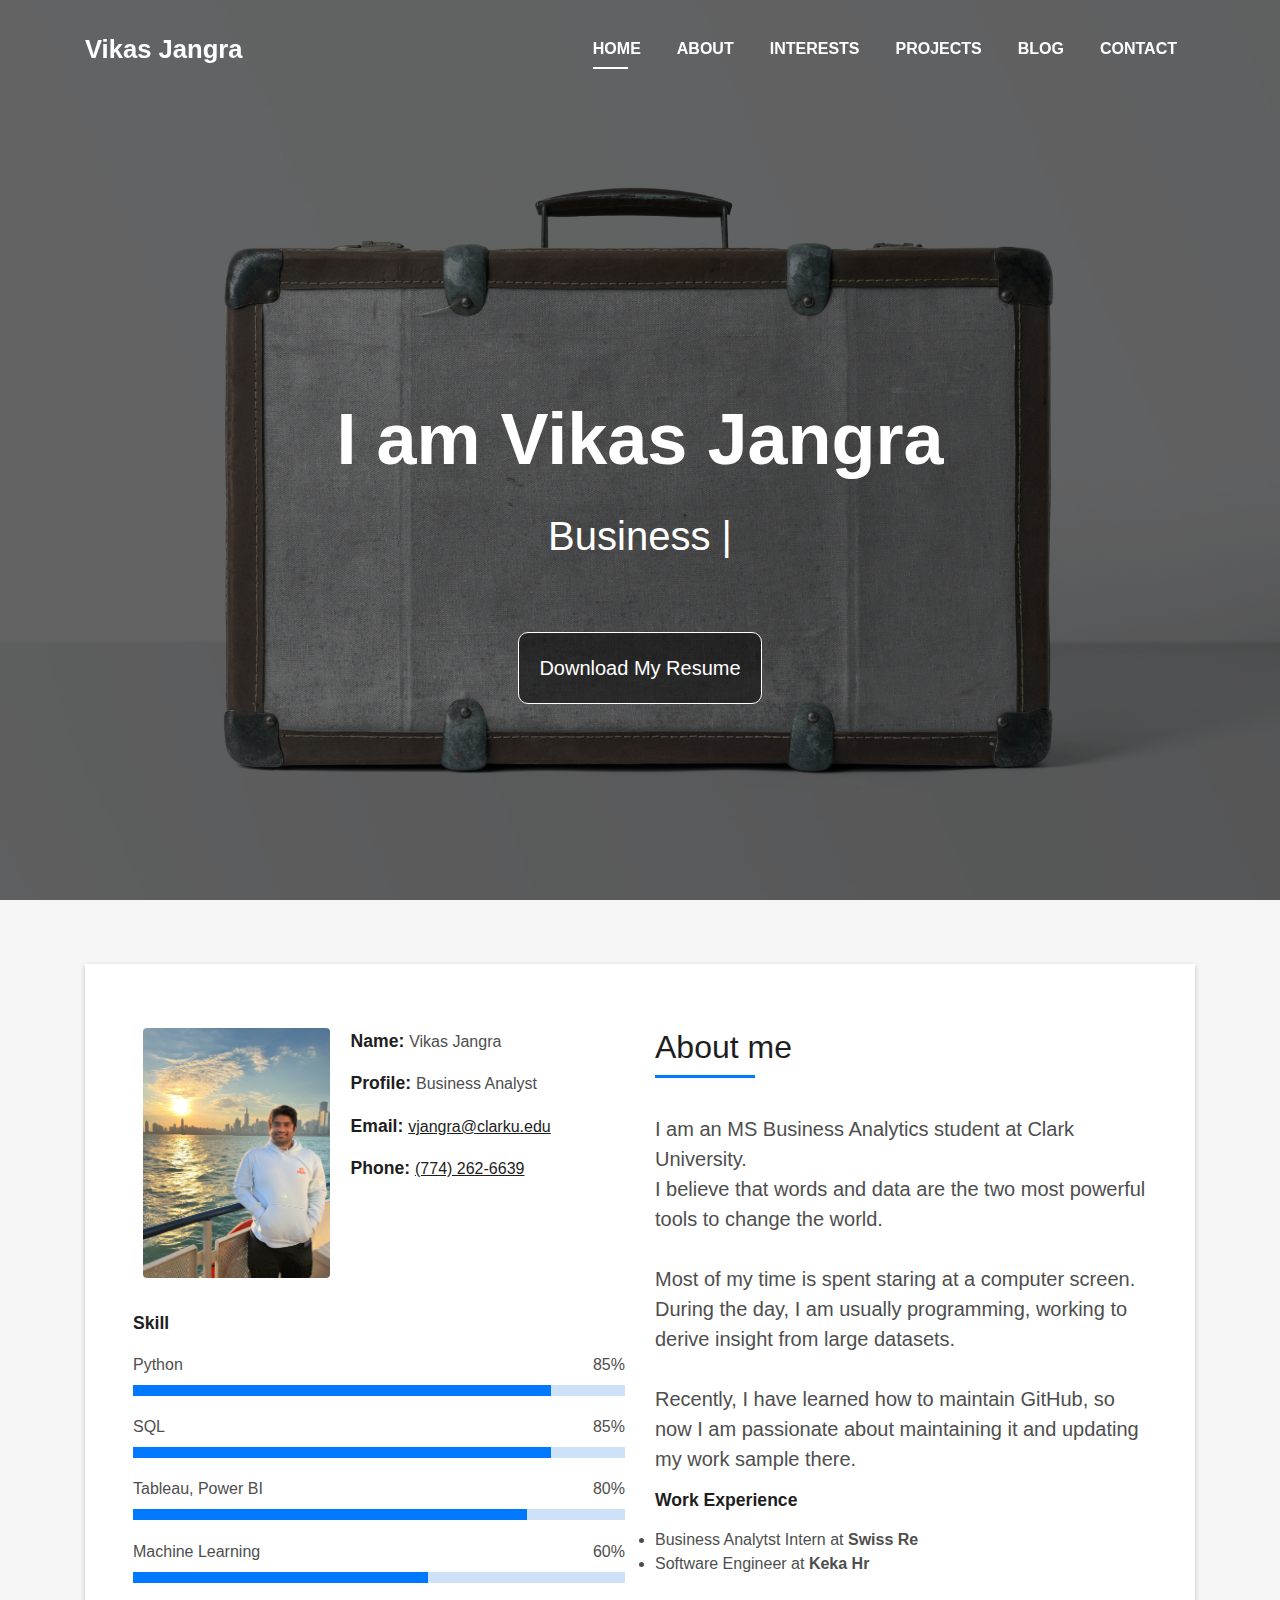
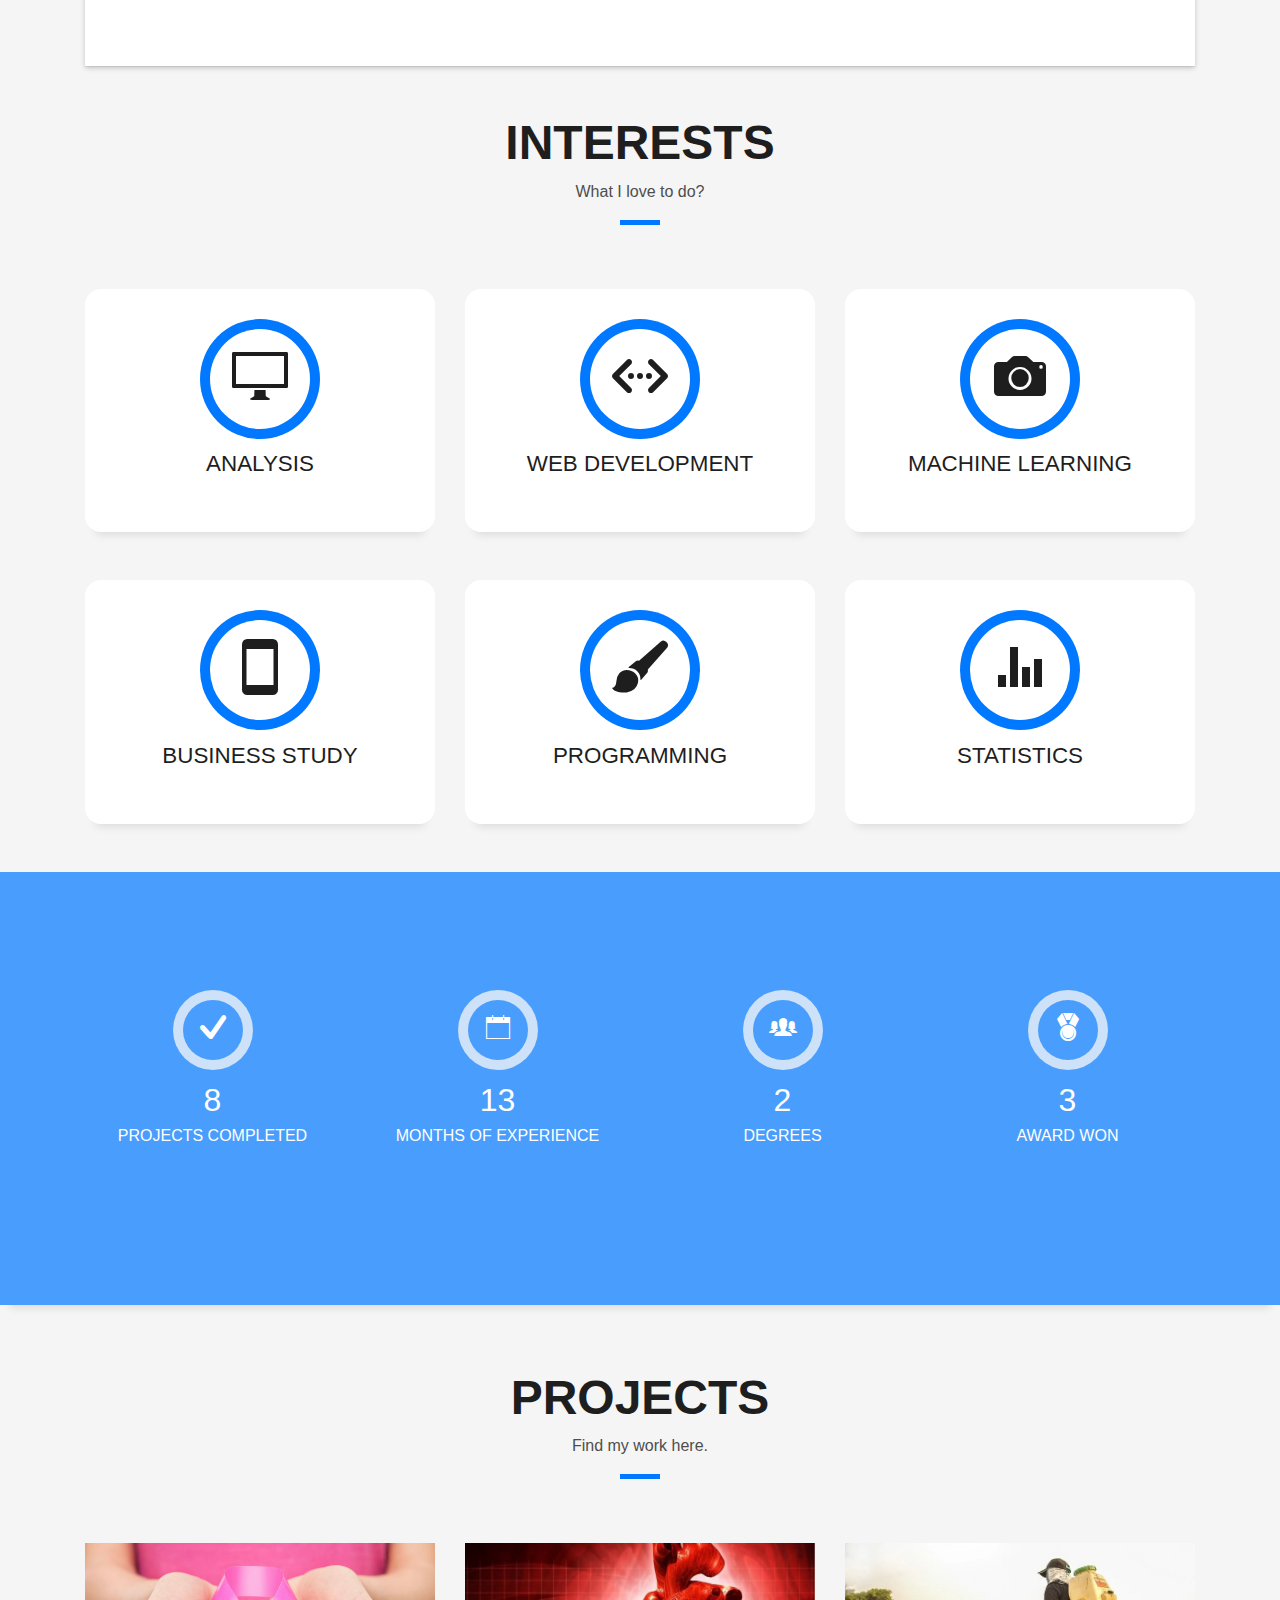
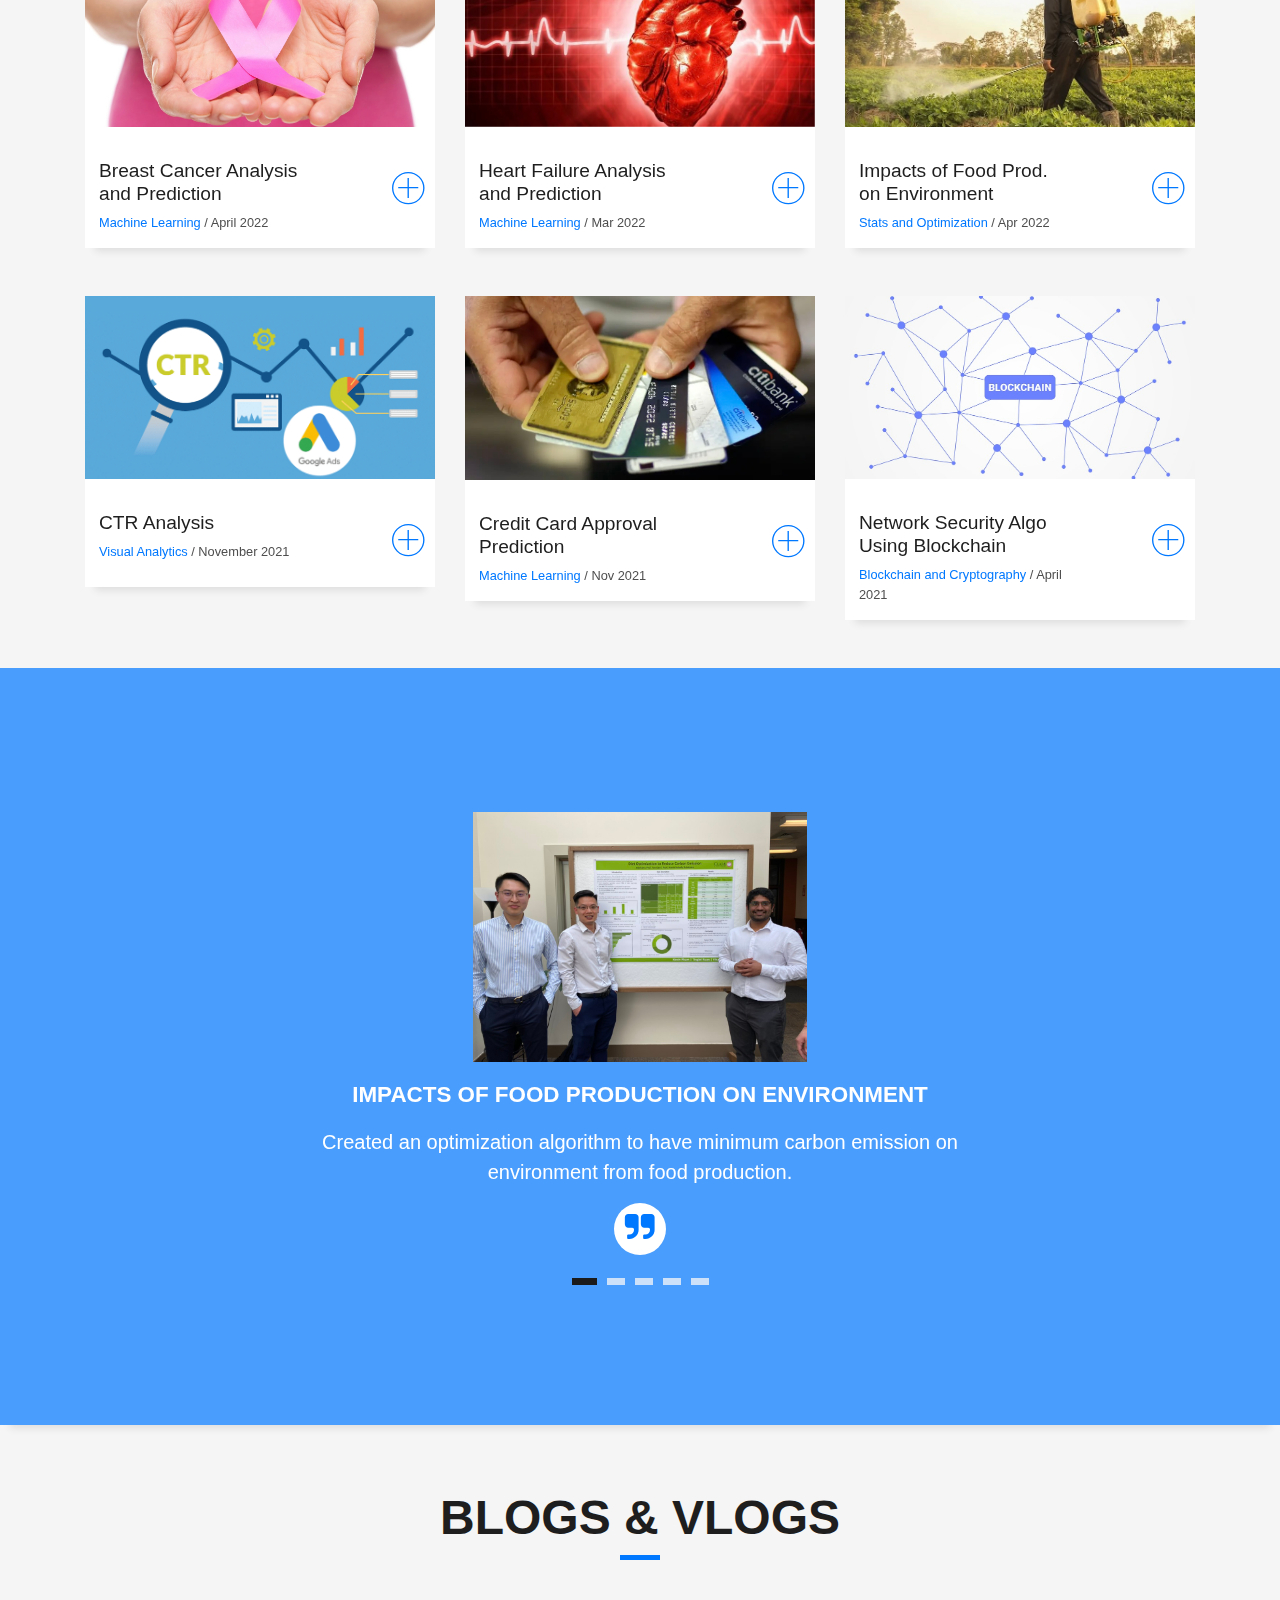
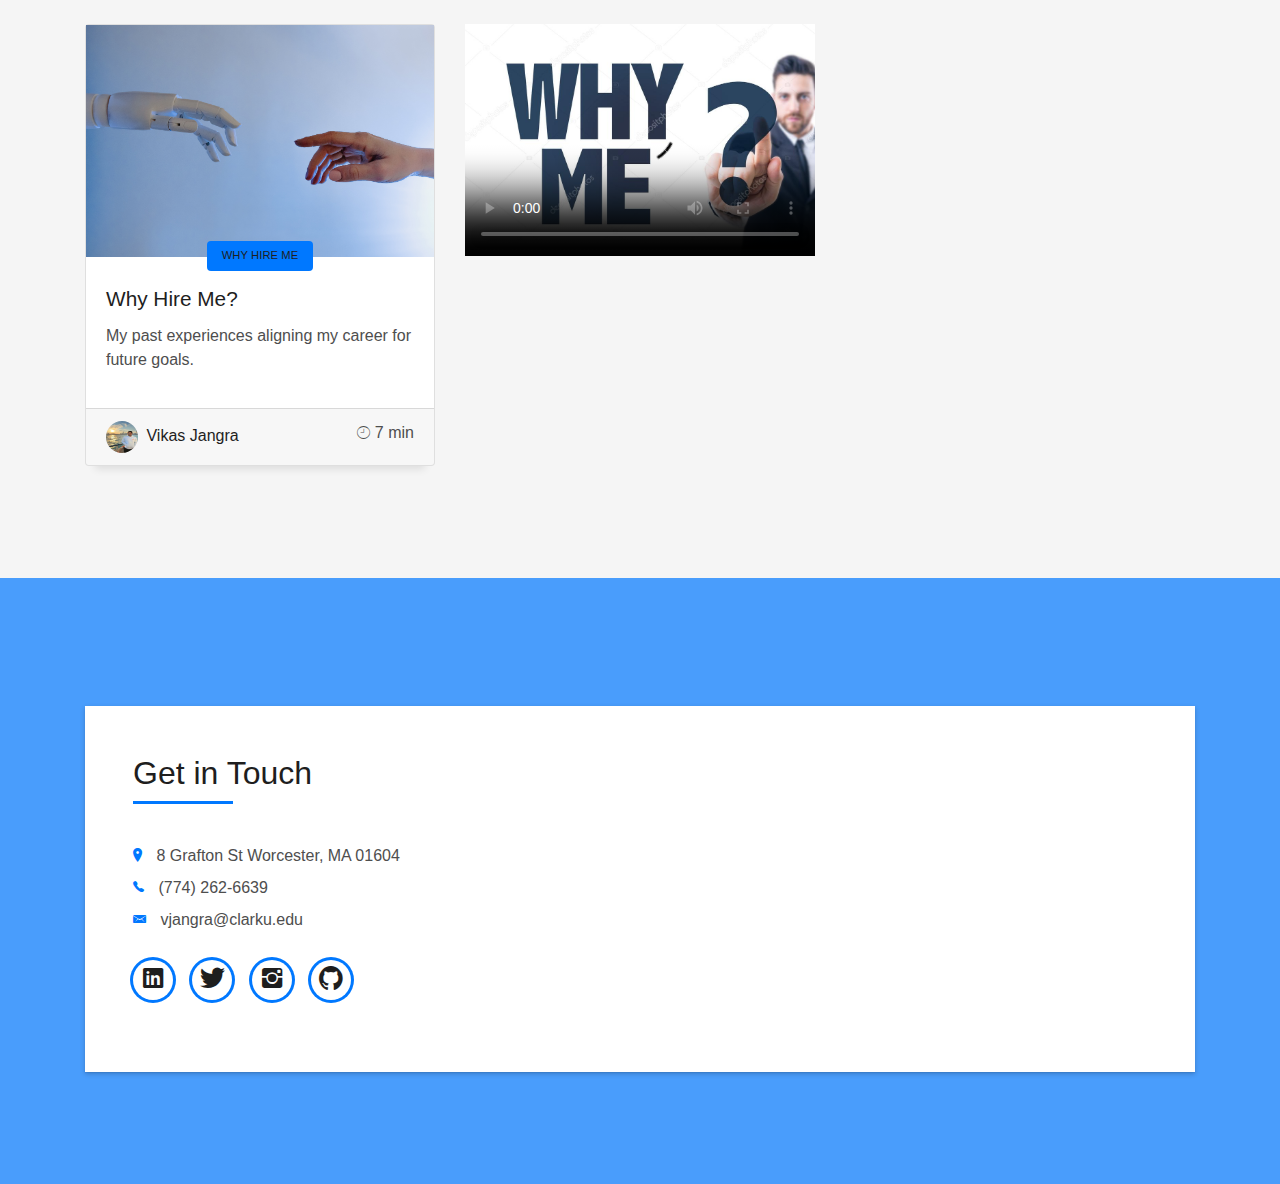
==== commit ee2e2b1a: "update-blog and video" ====
--- a/index.html
+++ b/index.html
@@ -148,21 +148,25 @@
                       About me
                     </h5>
                   </div>
-                  <p class="lead">
-                    Hi!
-                    My name is Vikas Jangra. I am an MS Business Analytics student at Clark University.
-                    I did my summer internship at Swiss Re as Cyber SOlution Intern, wherein I had multiple responsibility.
-
-                    There, I worked closely with Cyber Solutions product architect to assist him building a cyber security risk assessing tool.
-                    I worked as a Data Analyst, Business Analyst, Data Scientist, and Market Research analyst and prepared multiple presentations.
-                    <br> 
-                    I am studying MS Business Analytics at Clark University. 
+                  <p class="lead">  
+                  I am an MS Business Analytics student at Clark University. 
+                  <br>
+                  I believe that <b> words and data are the two most powerful tools to change the world. </b> 
+                  <br><br>
+                  Most of my time is spent staring at a computer screen. During the day, I am usually programming, working to derive insight from large datasets.
+                  <br><br>
+                  Recently, I have learned how to maintain GitHub, so now I am passionate about maintaining it and updating my work sample there.
                   </p>
-                  <p class="lead">
-                    I graduated from Amity University in 2021 with a bachelor's degree in Computer Science & Engineering.
-                  </p>
-                  <p class="lead">
-                    After graduation, I also worked asQuality Analyst at Keka Hr, India. 
+                  <h5 class="title-s">
+                    Work Experience
+                  </h5>
+                  <p>
+                    <li>
+                      Business Analytst Intern at <b> Swiss Re</b>
+                    </li>
+                    <li>
+                      Software Engineer at <b> Keka Hr</b>
+                    </li>
                   </p>
                 </div>
               </div>
@@ -335,7 +339,7 @@
               Projects
             </h3>
             <p class="subtitle-a">
-              My Recent Projects.
+              Find my work here.
             </p>
             <div class="line-mf"></div>
           </div>
@@ -393,7 +397,7 @@
         </div>
         <div class="col-md-4">
           <div class="work-box">
-            <a href="https://github.com/vikasjangra99"  > <!-- <! data-lightbox="gallery-mf"   -->
+            <a href="https://github.com/vikasjangra99/food_production_and_environment"  > <!-- <! data-lightbox="gallery-mf"   -->
               <div class="work-img">
                 <img src="img/food-img.jpeg" alt="" class="img-fluid">
               </div>
@@ -654,11 +658,8 @@
         <div class="col-sm-12">
           <div class="title-box text-center">
             <h3 class="title-a">
-              Blog
+              Blogs & Vlogs
             </h3>
-            <p class="subtitle-a">
-              Lorem ipsum, dolor sit amet consectetur adipisicing elit.
-            </p>
             <div class="line-mf"></div>
           </div>
         </div>
@@ -667,17 +668,17 @@
         <div class="col-md-4">
           <div class="card card-blog">
             <div class="card-img">
-              <a href="blog-single.html"><img src="img/post-1.jpg" alt="" class="img-fluid"></a>
+              <a href="blog-single.html"><img src="img/blog-page-img.jpg" alt="" class="img-fluid"></a>
             </div>
             <div class="card-body">
               <div class="card-category-box">
                 <div class="card-category">
-                  <h6 class="category">Why Hire Me</h6>
+                  <h6 class="category"><a href="blog-single.html">Why Hire Me</a></h6>
                 </div>
               </div>
               <h3 class="card-title"><a href="blog-single.html">Why Hire Me?</a></h3>
               <p class="card-description">
-                Why to hire me?
+                My past experiences aligning my career for future goals.
               </p>
             </div>
             <div class="card-footer">
@@ -688,11 +689,46 @@
                 </a>
               </div>
               <div class="post-date">
+                <span class="ion-ios-clock-outline"></span> 7 min
+              </div>
+            </div>
+          </div>
+        </div>
+
+        <div class="col-md-4">
+          <video poster="img/whyme.jpg"  controls="controls" alt="" class="img-fluid"> 
+            <source src="img/sample.mov" type="video/mp4"> 
+          </video> 
+          <!-- <div class="card card-blog">
+            <div class="card-img"> 
+              
+            </div>
+            <div class="card-body">
+              <div class="card-category-box">
+                <div class="card-category">
+                  <h6 class="category">Why Hire Me</h6>
+                </div>
+              </div>
+              <h3 class="card-title"><a href="blog-single.html">Why Hire Me?</a></h3>
+              <p class="card-description">
+                Why to hire me?
+              </p>
+            </div>
+            <div class="card-footer">
+              <div class="post-author">
+                <a href="#">
+                  <img src="img/image-2.jpeg" alt="" class="avatar rounded-circle">
+                  <span class="author">Vikas Jangra</span>
+                </a>
+              </div>
+              <div class="post-date">
                 <span class="ion-ios-clock-outline"></span> 5 min
               </div>
             </div>
-          </div>
-        </div>
+          </div> -->
+        </div>
+
+
       </div>
     </div>
   </section>
--- a/css/style.css
+++ b/css/style.css
@@ -894,6 +894,8 @@
 
 .card-blog .card-body {
   position: relative;
+  margin: auto;
+  
 }
 
 .card-blog .card-category-box {
@@ -905,6 +907,12 @@
   line-height: 25px;
   overflow: hidden;
 }
+
+video {
+  width: auto !important;
+  height: auto !important;
+}
+
 
 .card-blog .card-category {
   display: inline-block;
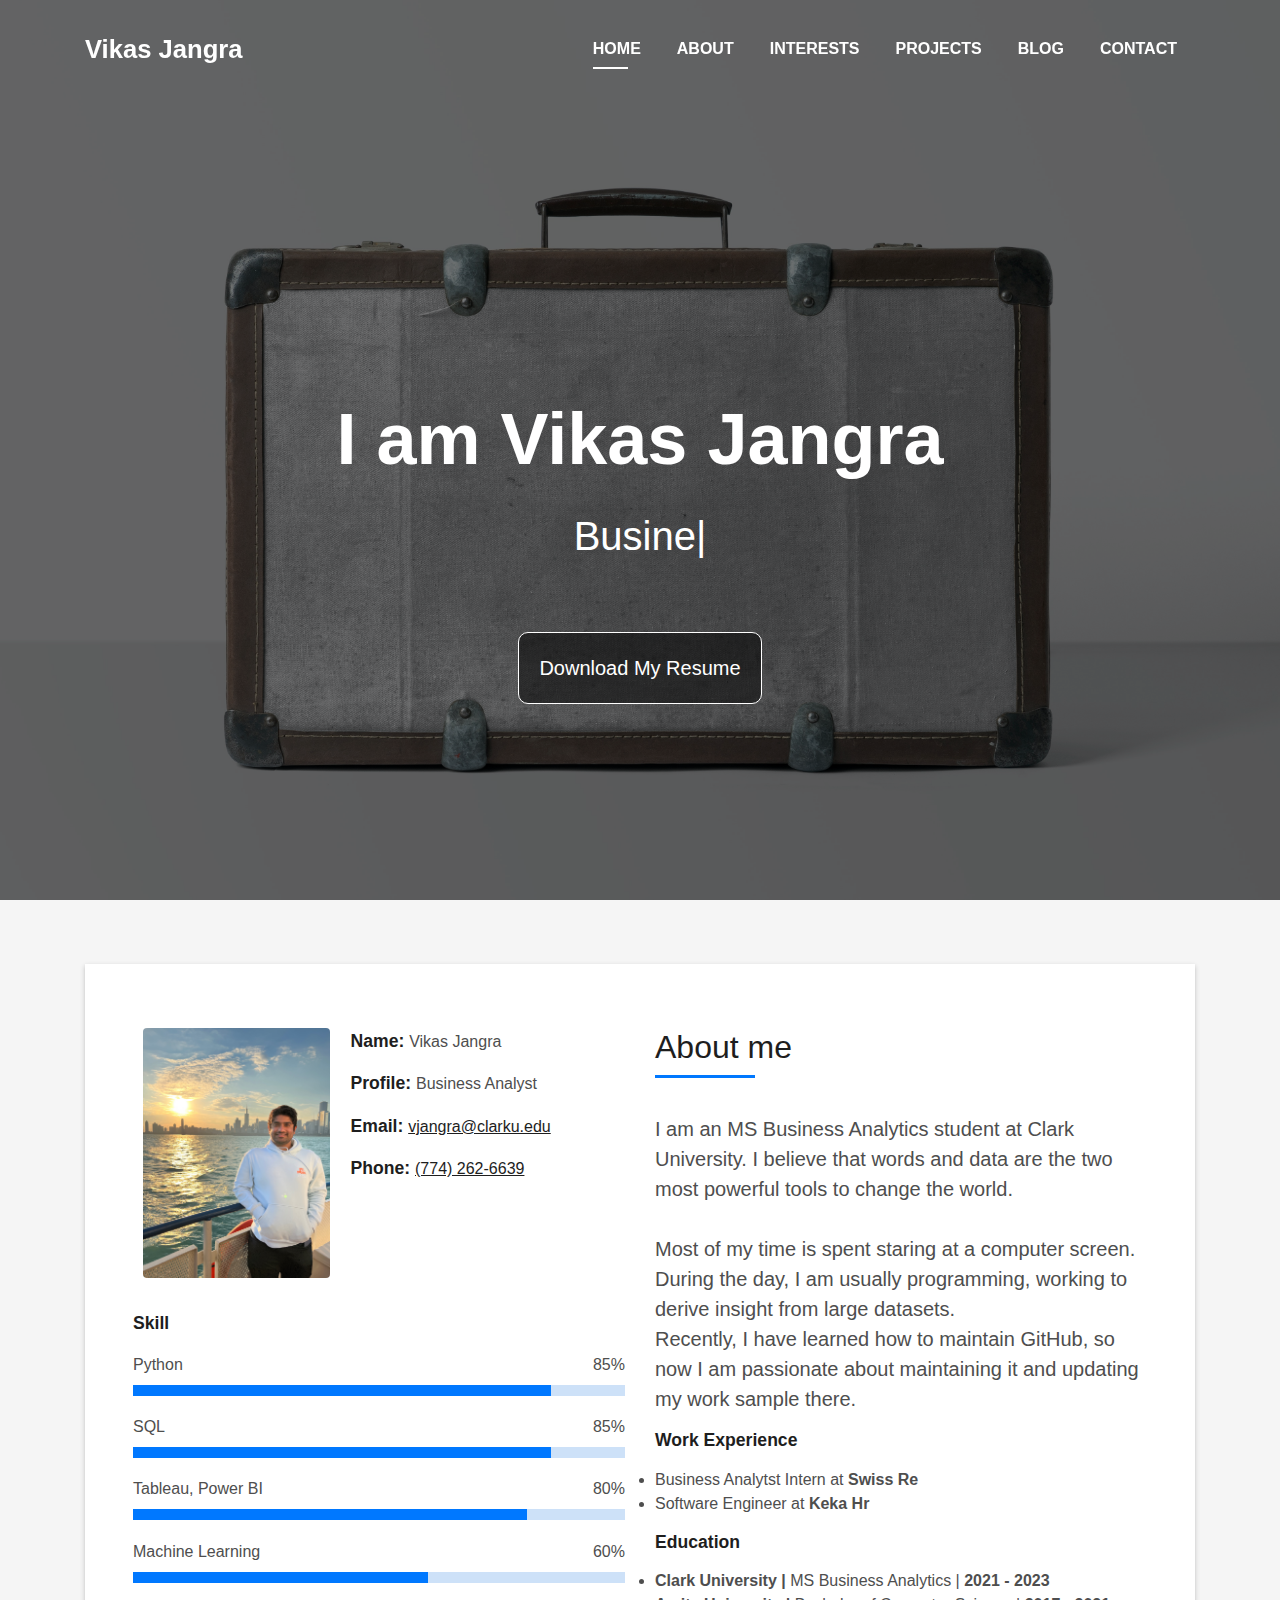
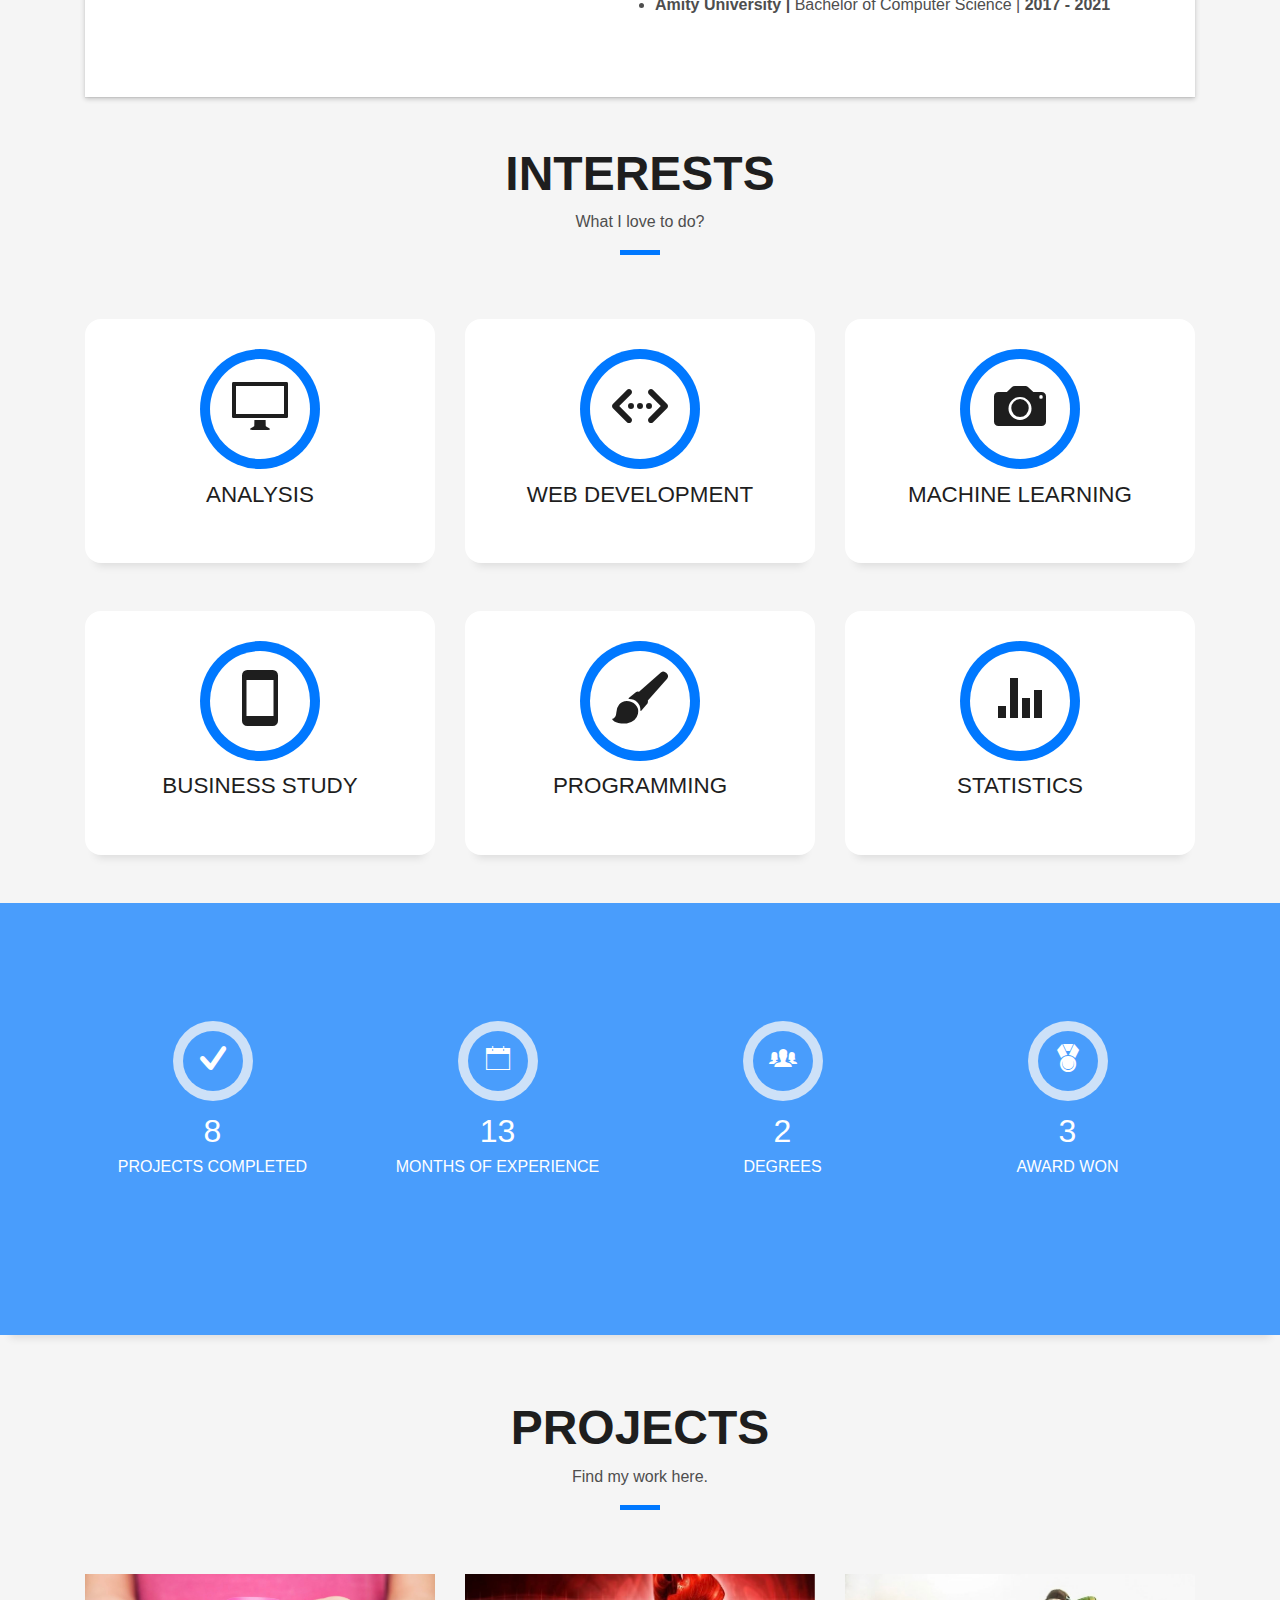
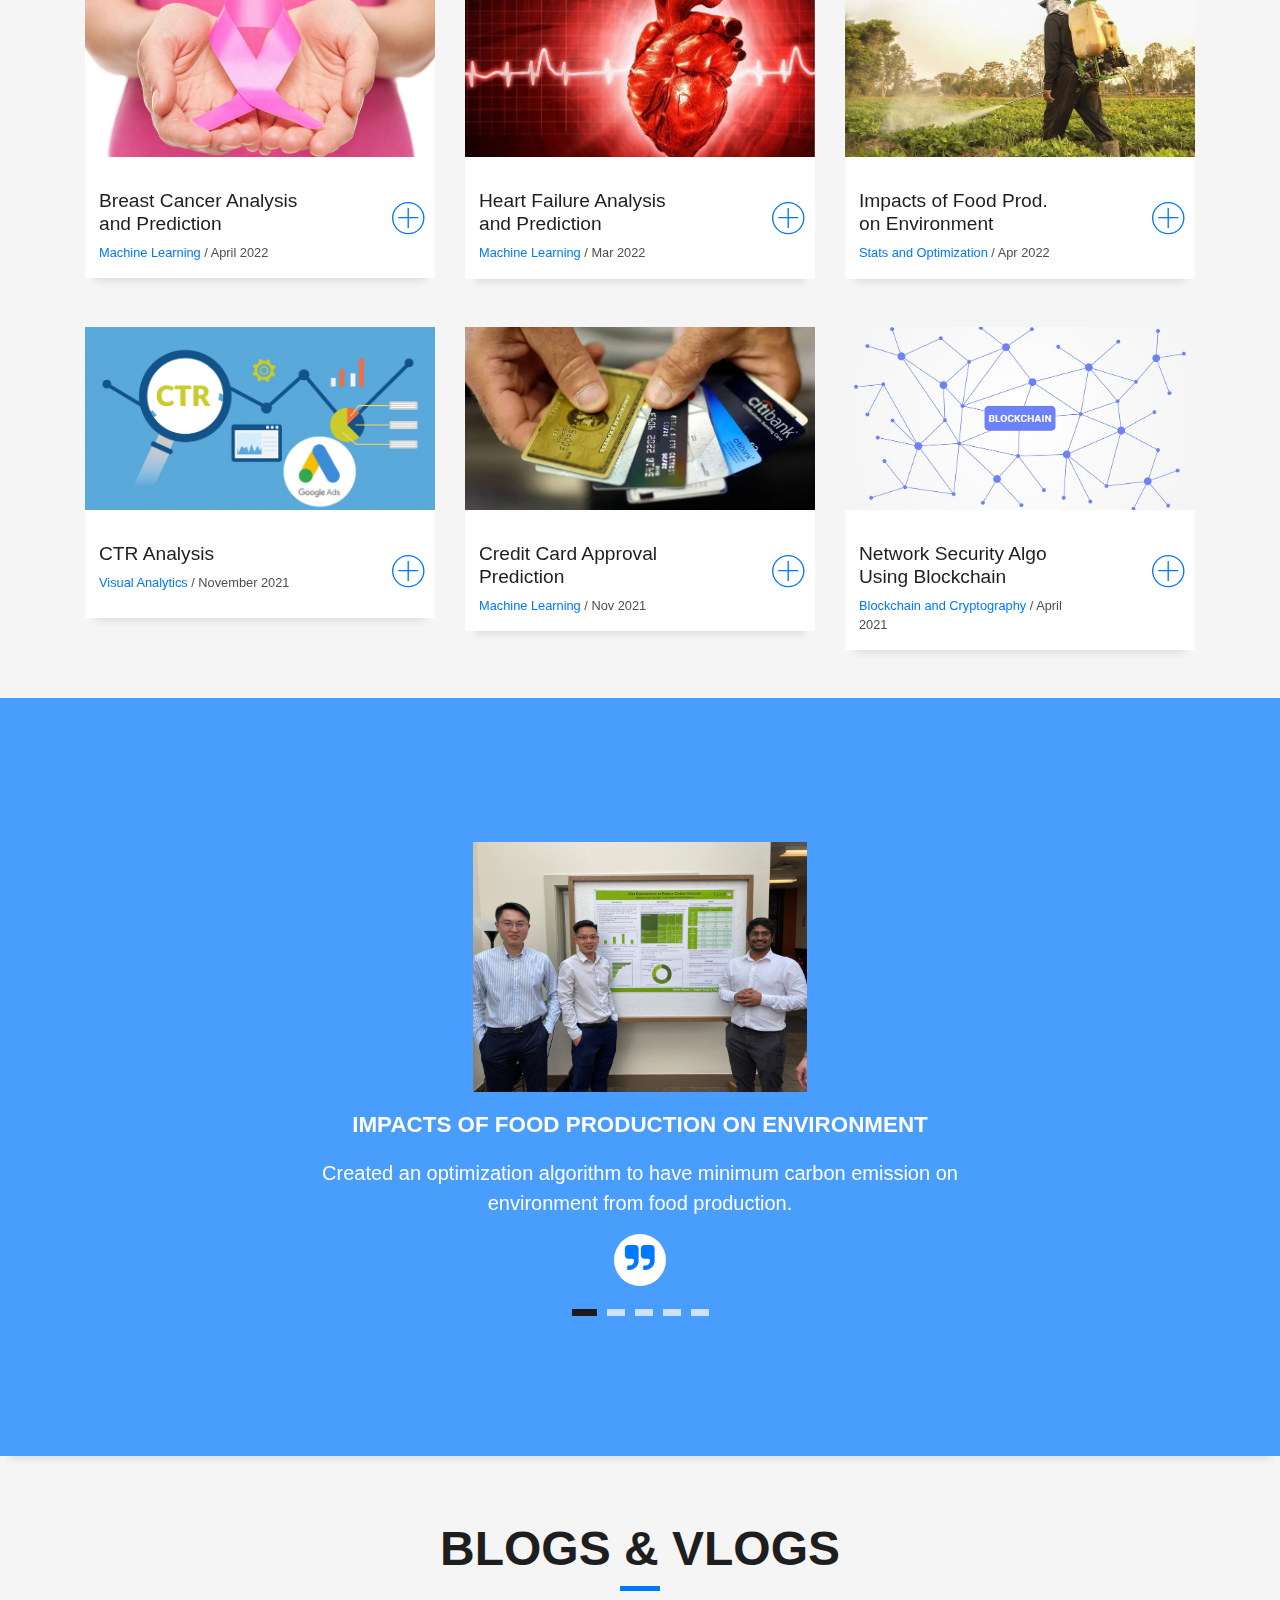
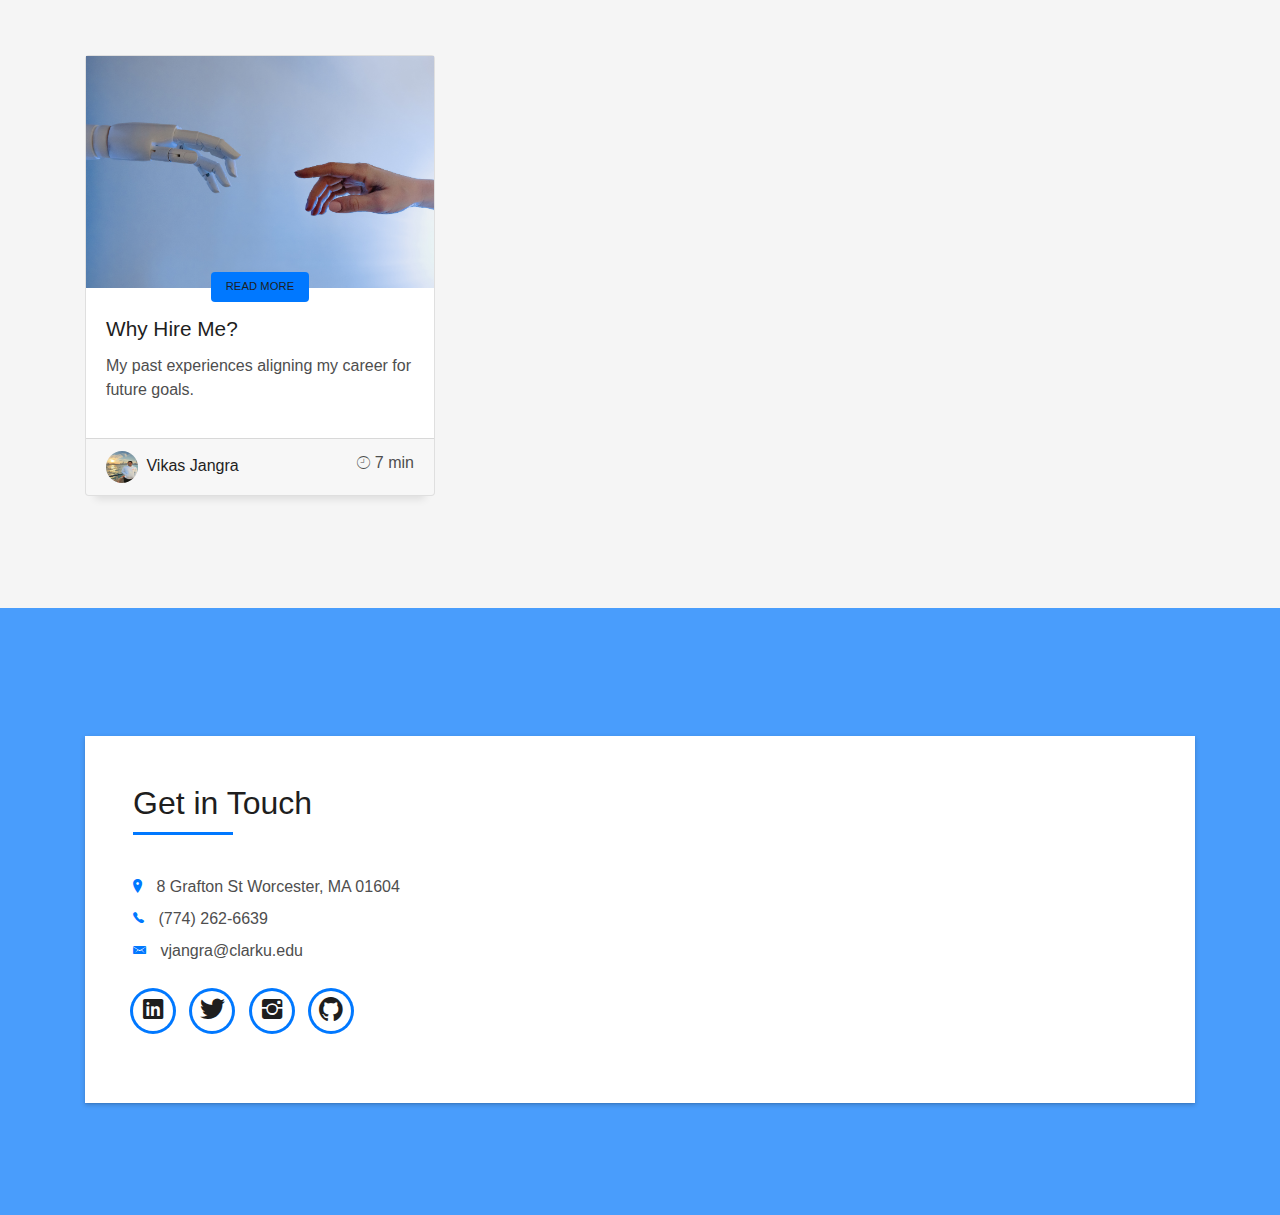
==== commit 79797043: "Vlog" ====
--- a/index.html
+++ b/index.html
@@ -150,11 +150,11 @@
                   </div>
                   <p class="lead">  
                   I am an MS Business Analytics student at Clark University. 
-                  <br>
+                  
                   I believe that <b> words and data are the two most powerful tools to change the world. </b> 
                   <br><br>
                   Most of my time is spent staring at a computer screen. During the day, I am usually programming, working to derive insight from large datasets.
-                  <br><br>
+                  <br>
                   Recently, I have learned how to maintain GitHub, so now I am passionate about maintaining it and updating my work sample there.
                   </p>
                   <h5 class="title-s">
@@ -168,6 +168,17 @@
                       Software Engineer at <b> Keka Hr</b>
                     </li>
                   </p>
+                  <h5 class="title-s">
+                    Education
+                  </h5>
+                  <p>
+                    <li>
+                     <b> Clark University | </b>  MS Business Analytics | <b> 2021 - 2023 </b>
+                    </li>
+                    <li>
+                      <b> Amity University | </b>  Bachelor of Computer Science |<b> 2017 - 2021 </b>
+                    </li>
+                  </p>
                 </div>
               </div>
             </div>
@@ -673,7 +684,7 @@
             <div class="card-body">
               <div class="card-category-box">
                 <div class="card-category">
-                  <h6 class="category"><a href="blog-single.html">Why Hire Me</a></h6>
+                  <h6 class="category"><a href="blog-single.html">Read More</a></h6>
                 </div>
               </div>
               <h3 class="card-title"><a href="blog-single.html">Why Hire Me?</a></h3>
@@ -696,10 +707,13 @@
         </div>
 
         <div class="col-md-4">
-          <video poster="img/whyme.jpg"  controls="controls" alt="" class="img-fluid"> 
-            <source src="img/sample.mov" type="video/mp4"> 
-          </video> 
-          <!-- <div class="card card-blog">
+          <!-- <video poster="img/whyme.jpg"  controls="controls" alt="" class="img-fluid"> 
+            <source src="https://www.youtube.com/watch?v=qfyynHBFOsM" type="video/mp4"> 
+          </video>  -->
+          <iframe width="560" height="315" src="https://www.youtube.com/embed/JRAgy2RKjps" title="YouTube video player" 
+          frameborder="0" allow="accelerometer; autoplay; clipboard-write; encrypted-media; gyroscope; picture-in-picture" 
+          allowfullscreen></iframe>
+       <!-- <div class="card card-blog">
             <div class="card-img"> 
               
             </div>
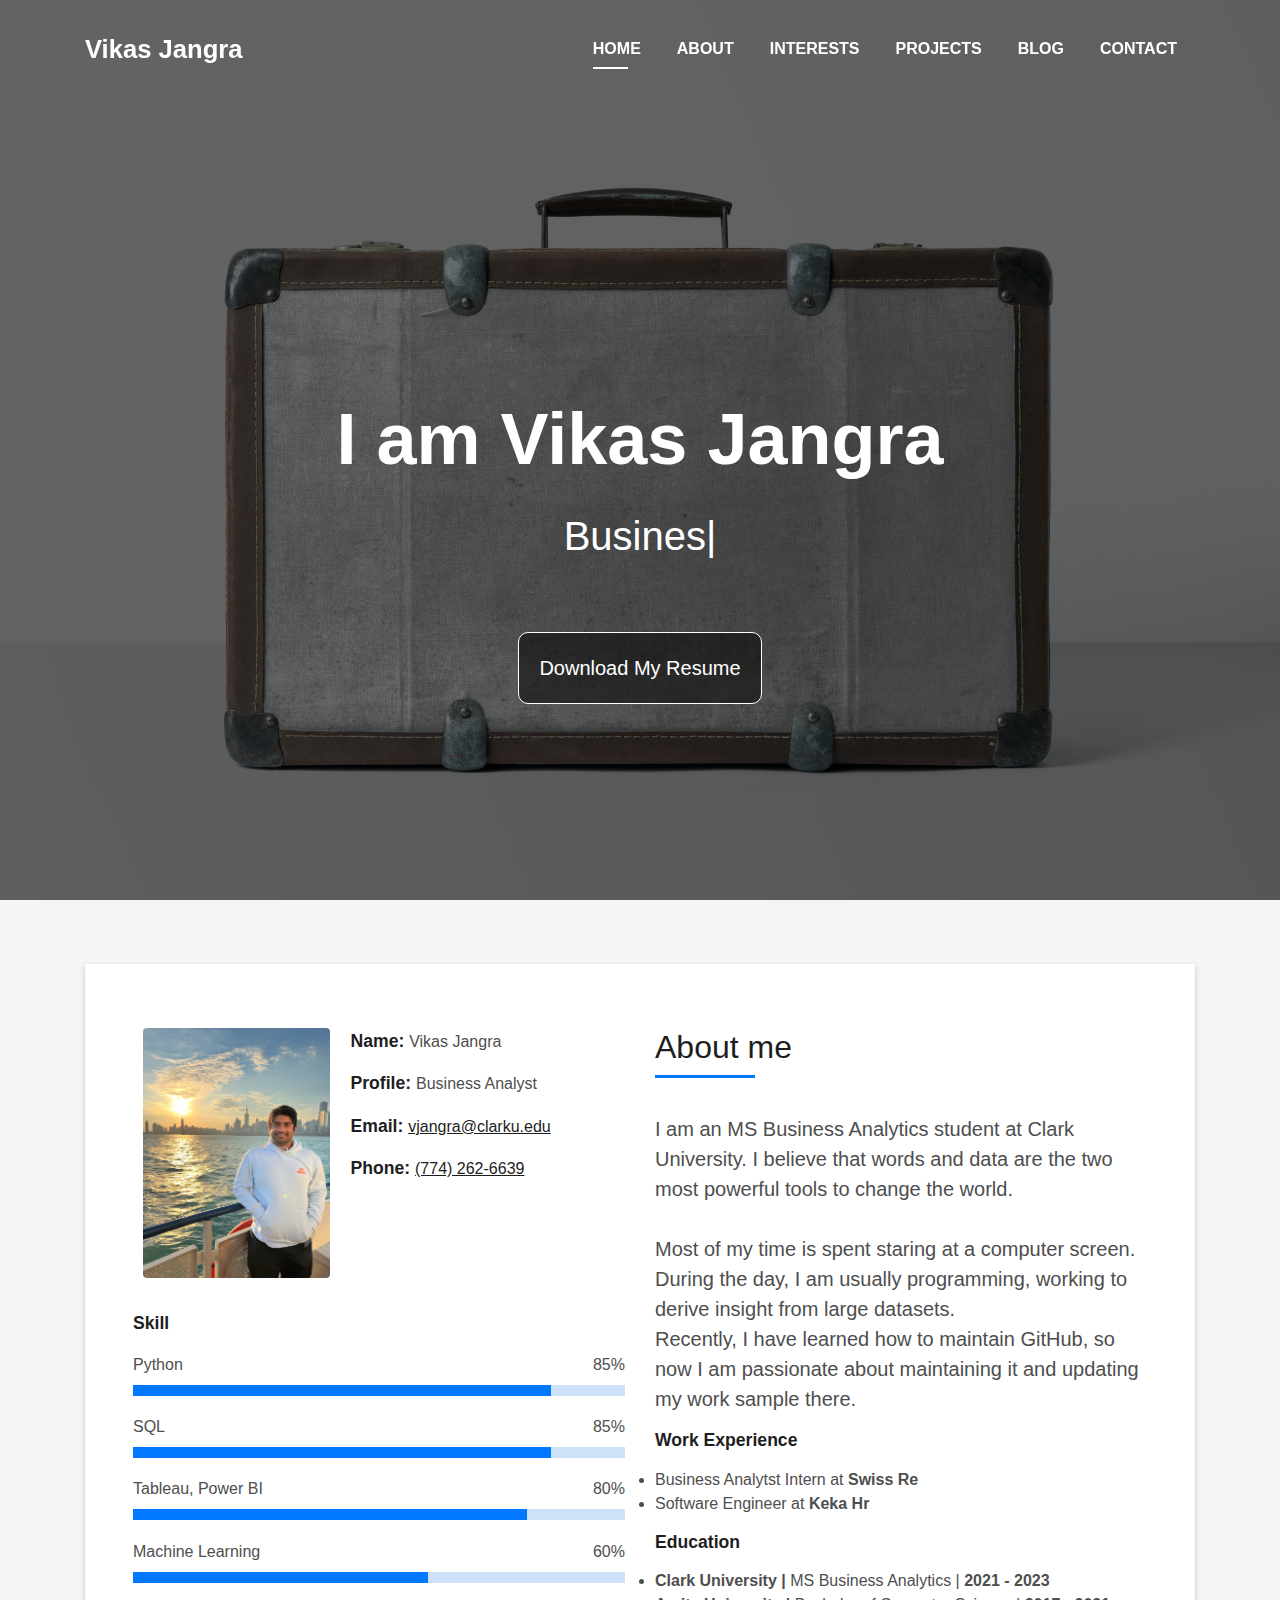
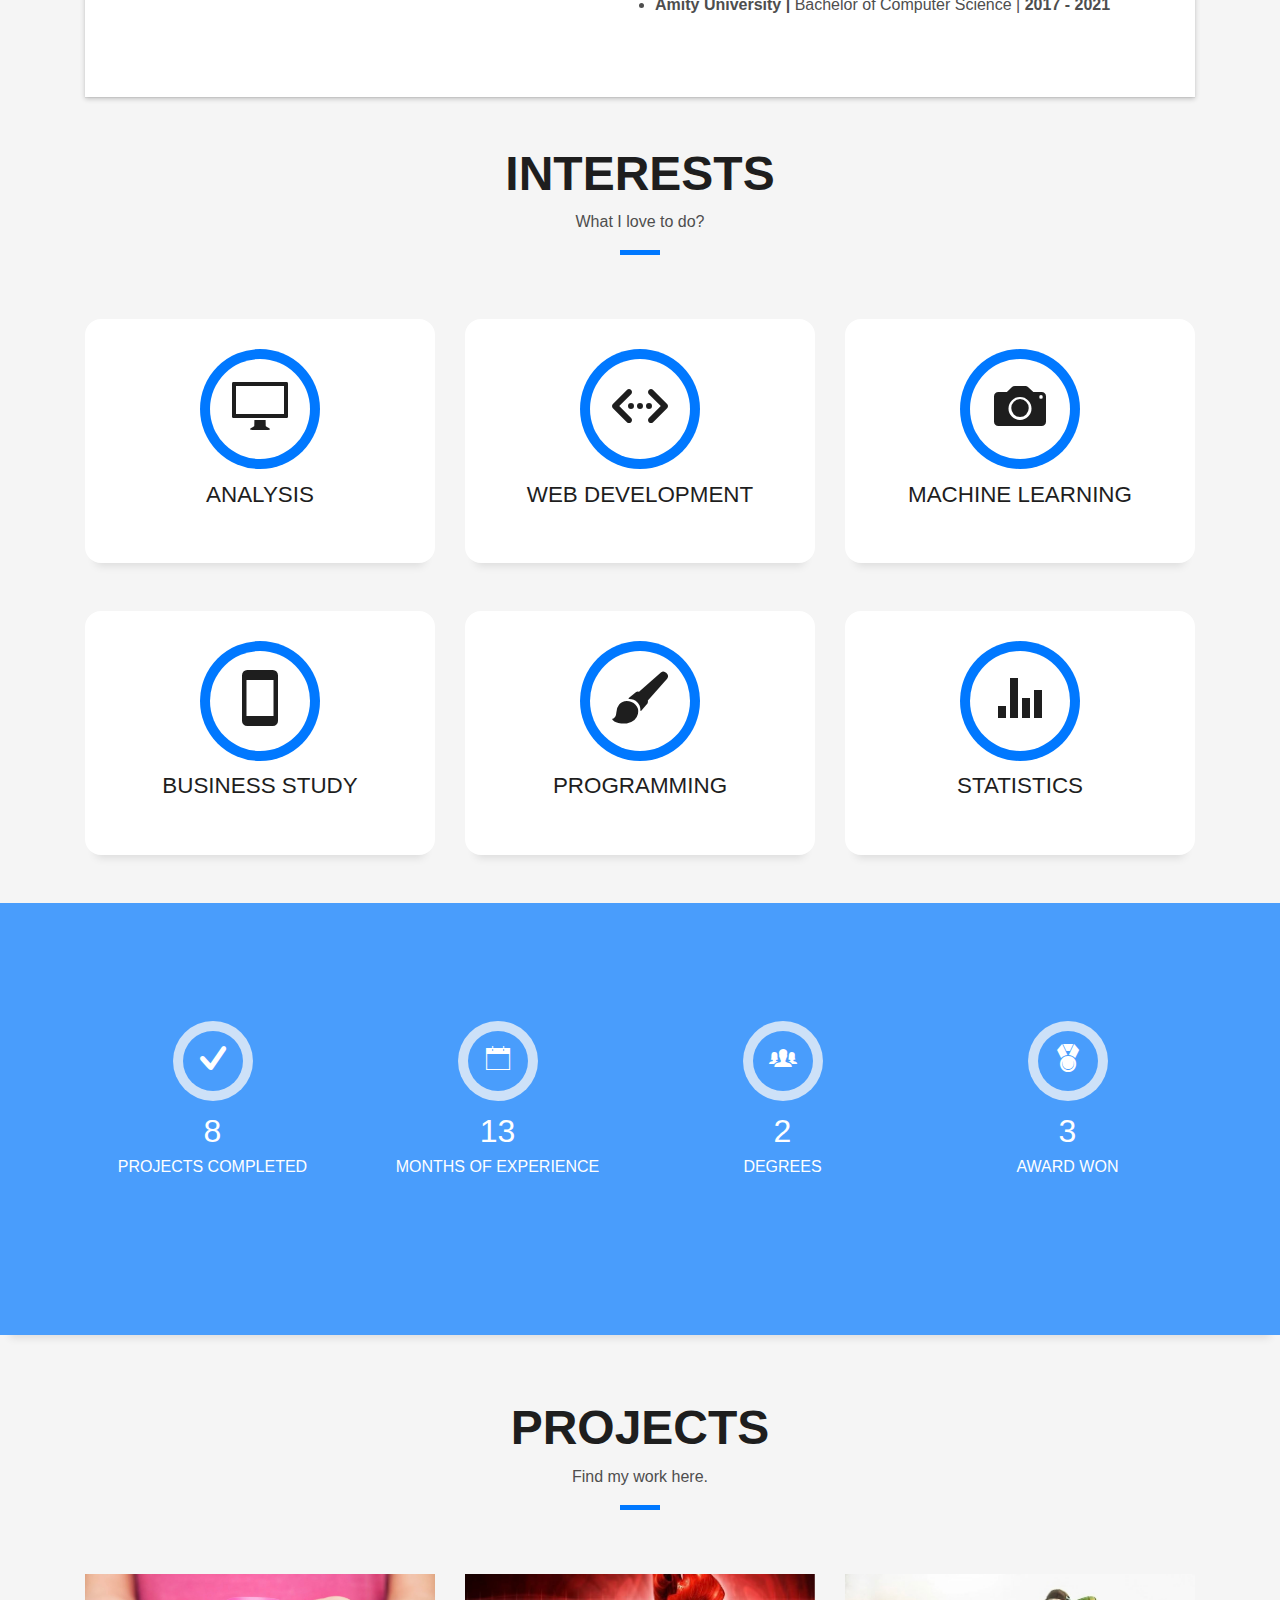
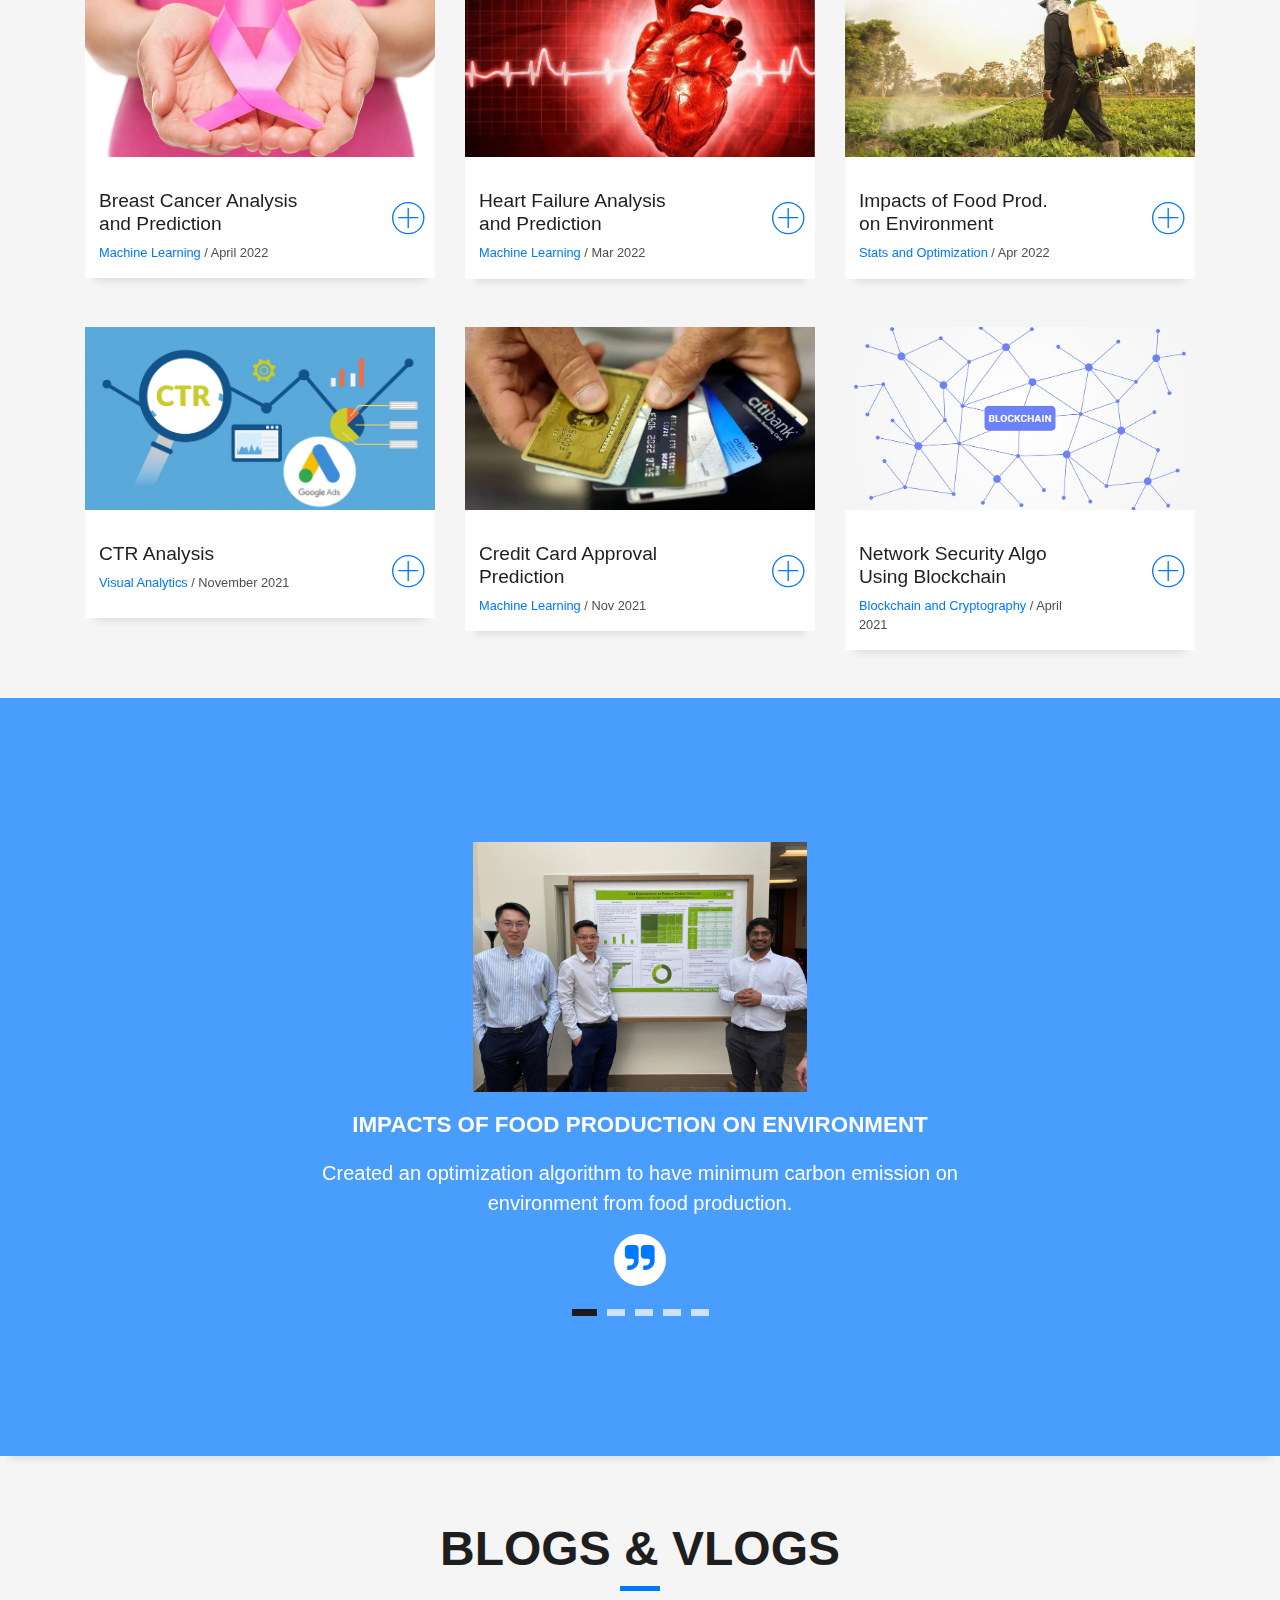
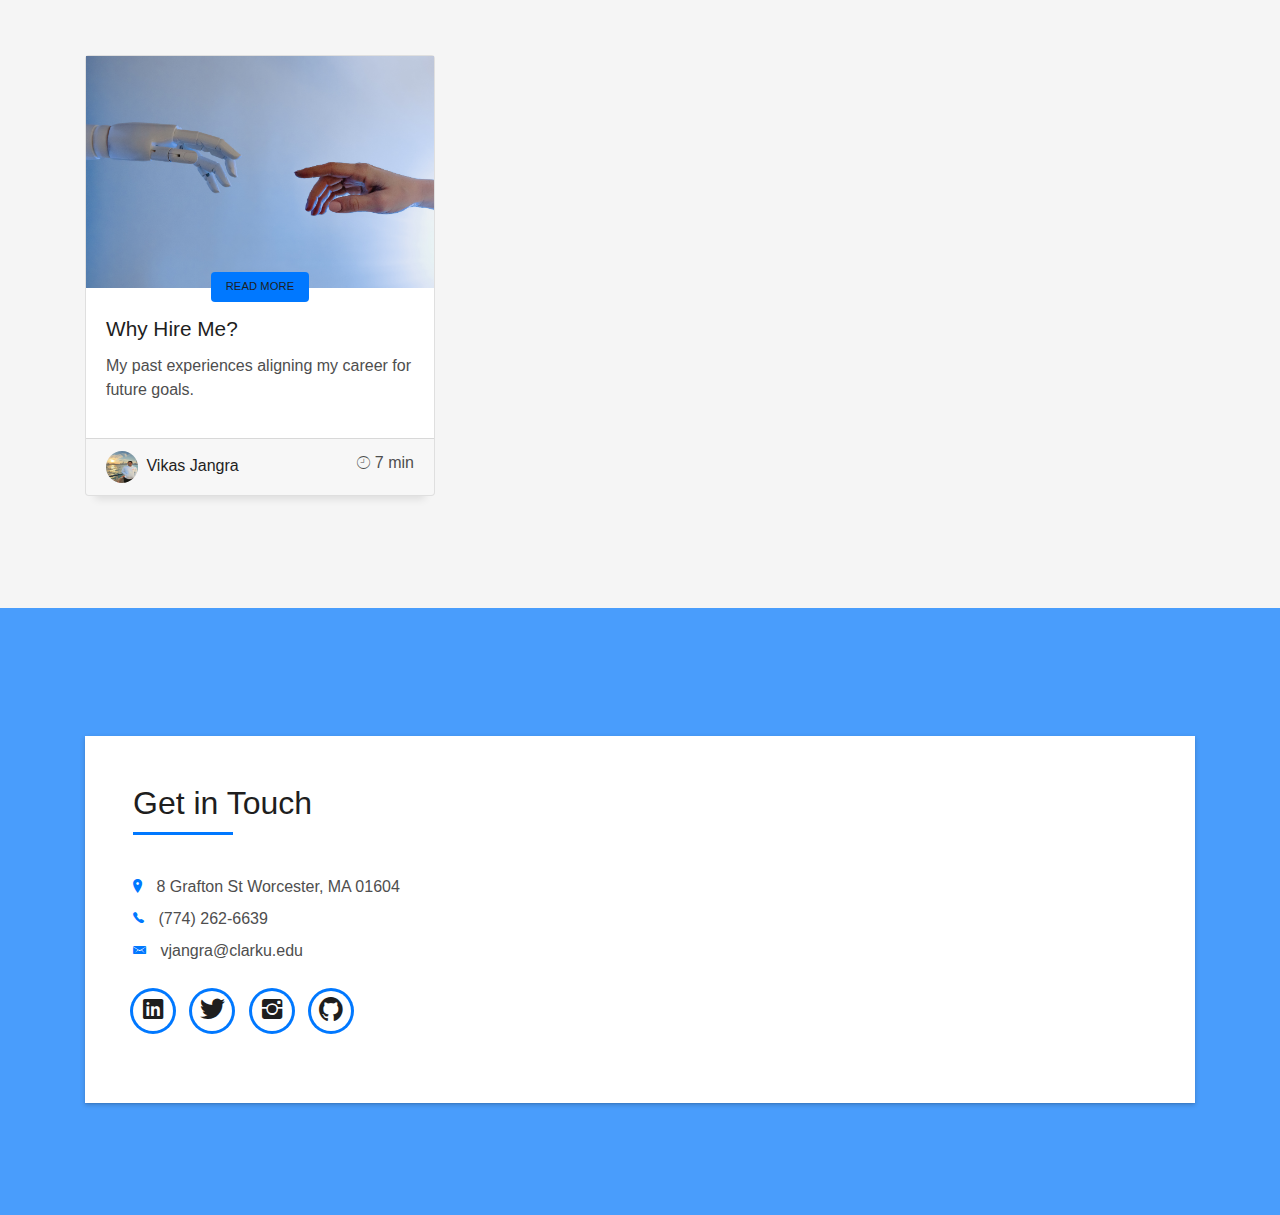
==== commit 9f249610: "Resume Update" ====
--- a/index.html
+++ b/index.html
@@ -85,7 +85,7 @@
 
         <div class="resume-div">
           <button class="resume-btn" type="submit">
-            <a class="resume-link" href="Vikas Jangra, Resume.pdf">Download My Resume</a>
+            <a class="resume-link" href="Vikas Jangra.pdf">Download My Resume</a>
           </button>
         </div>
 
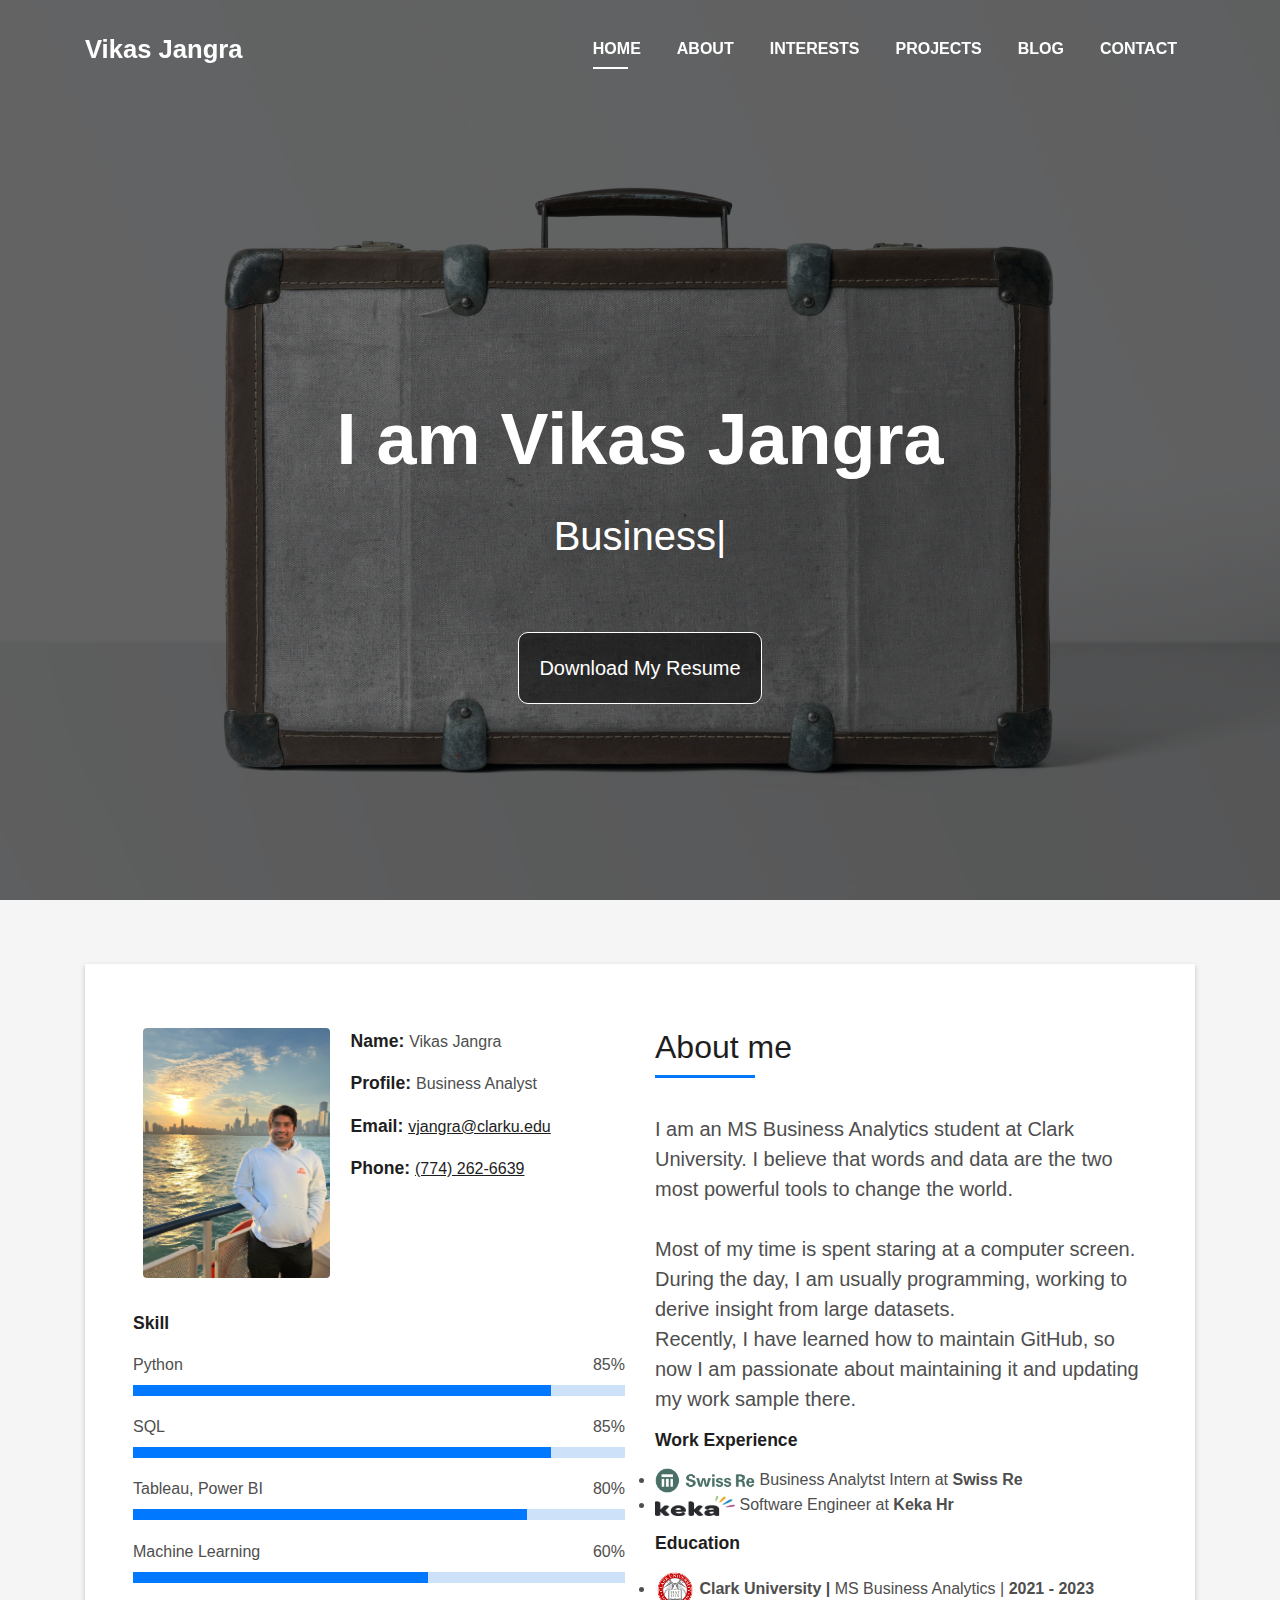
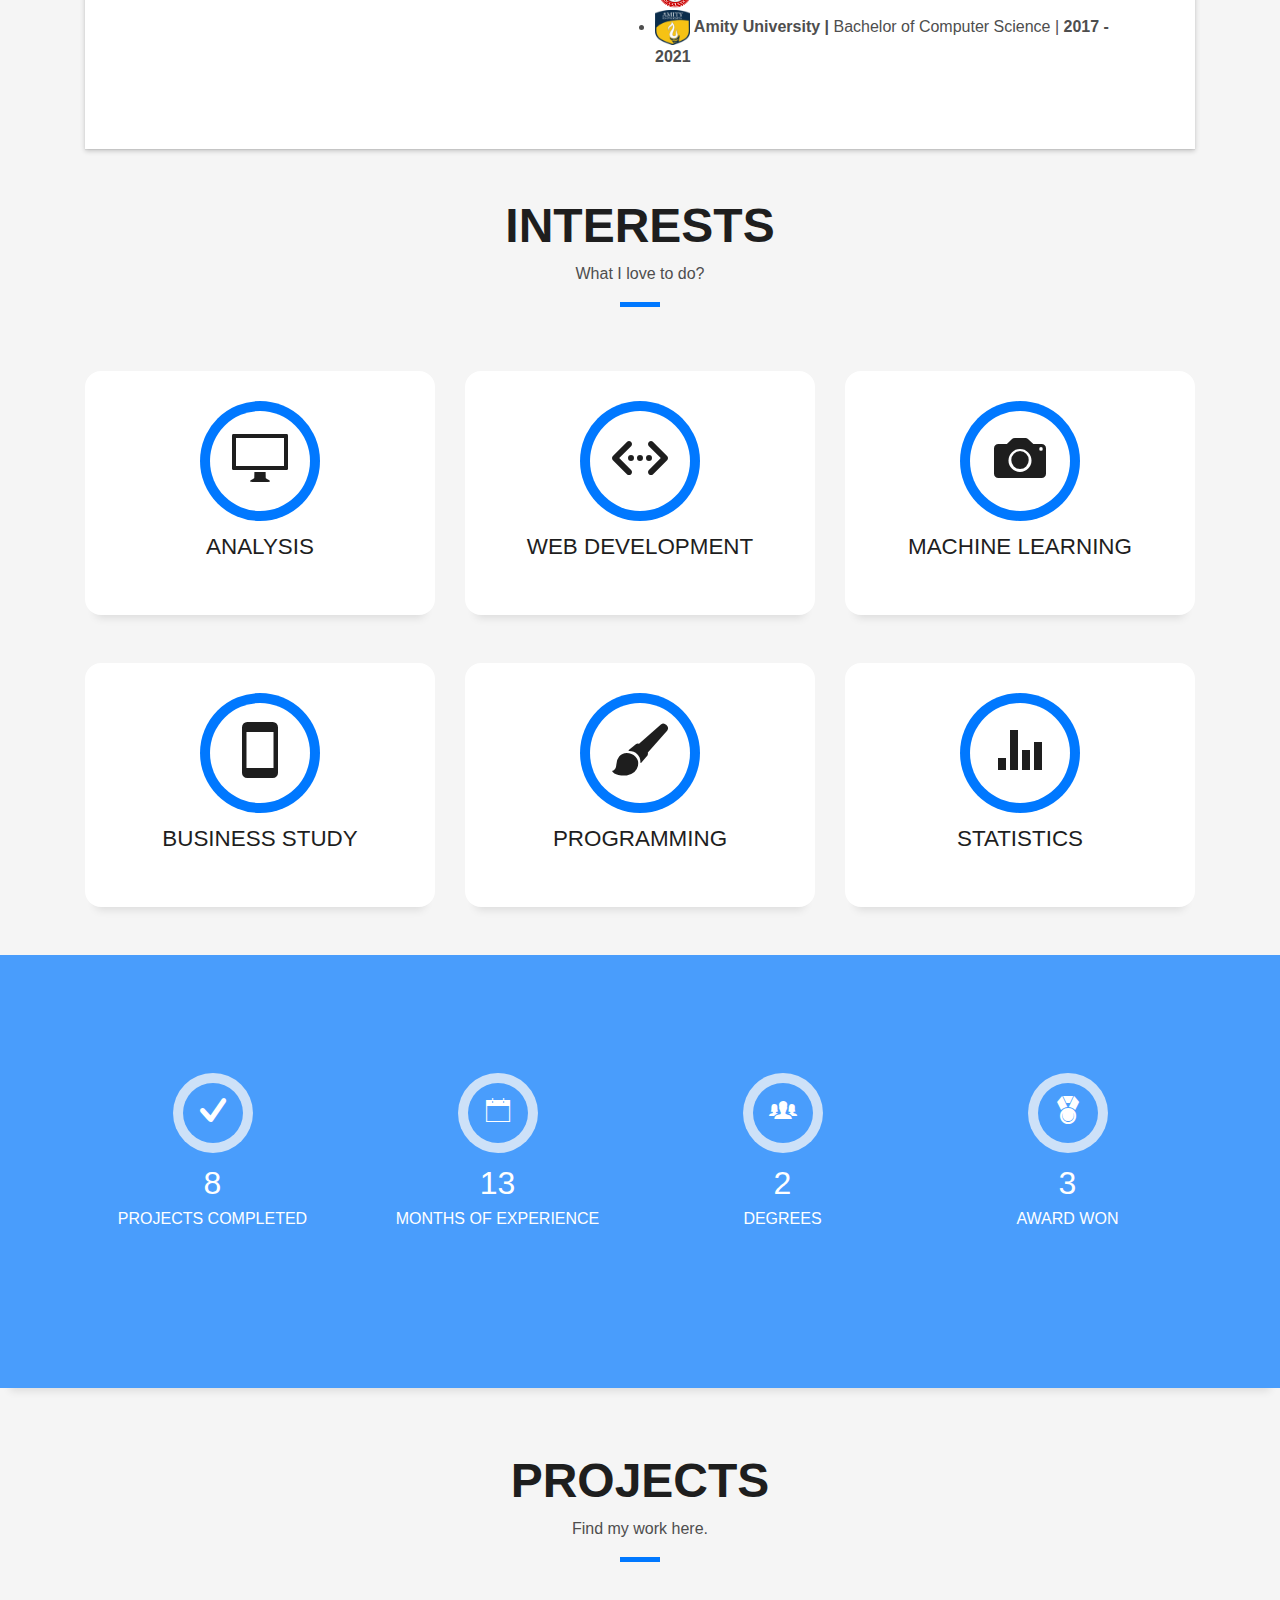
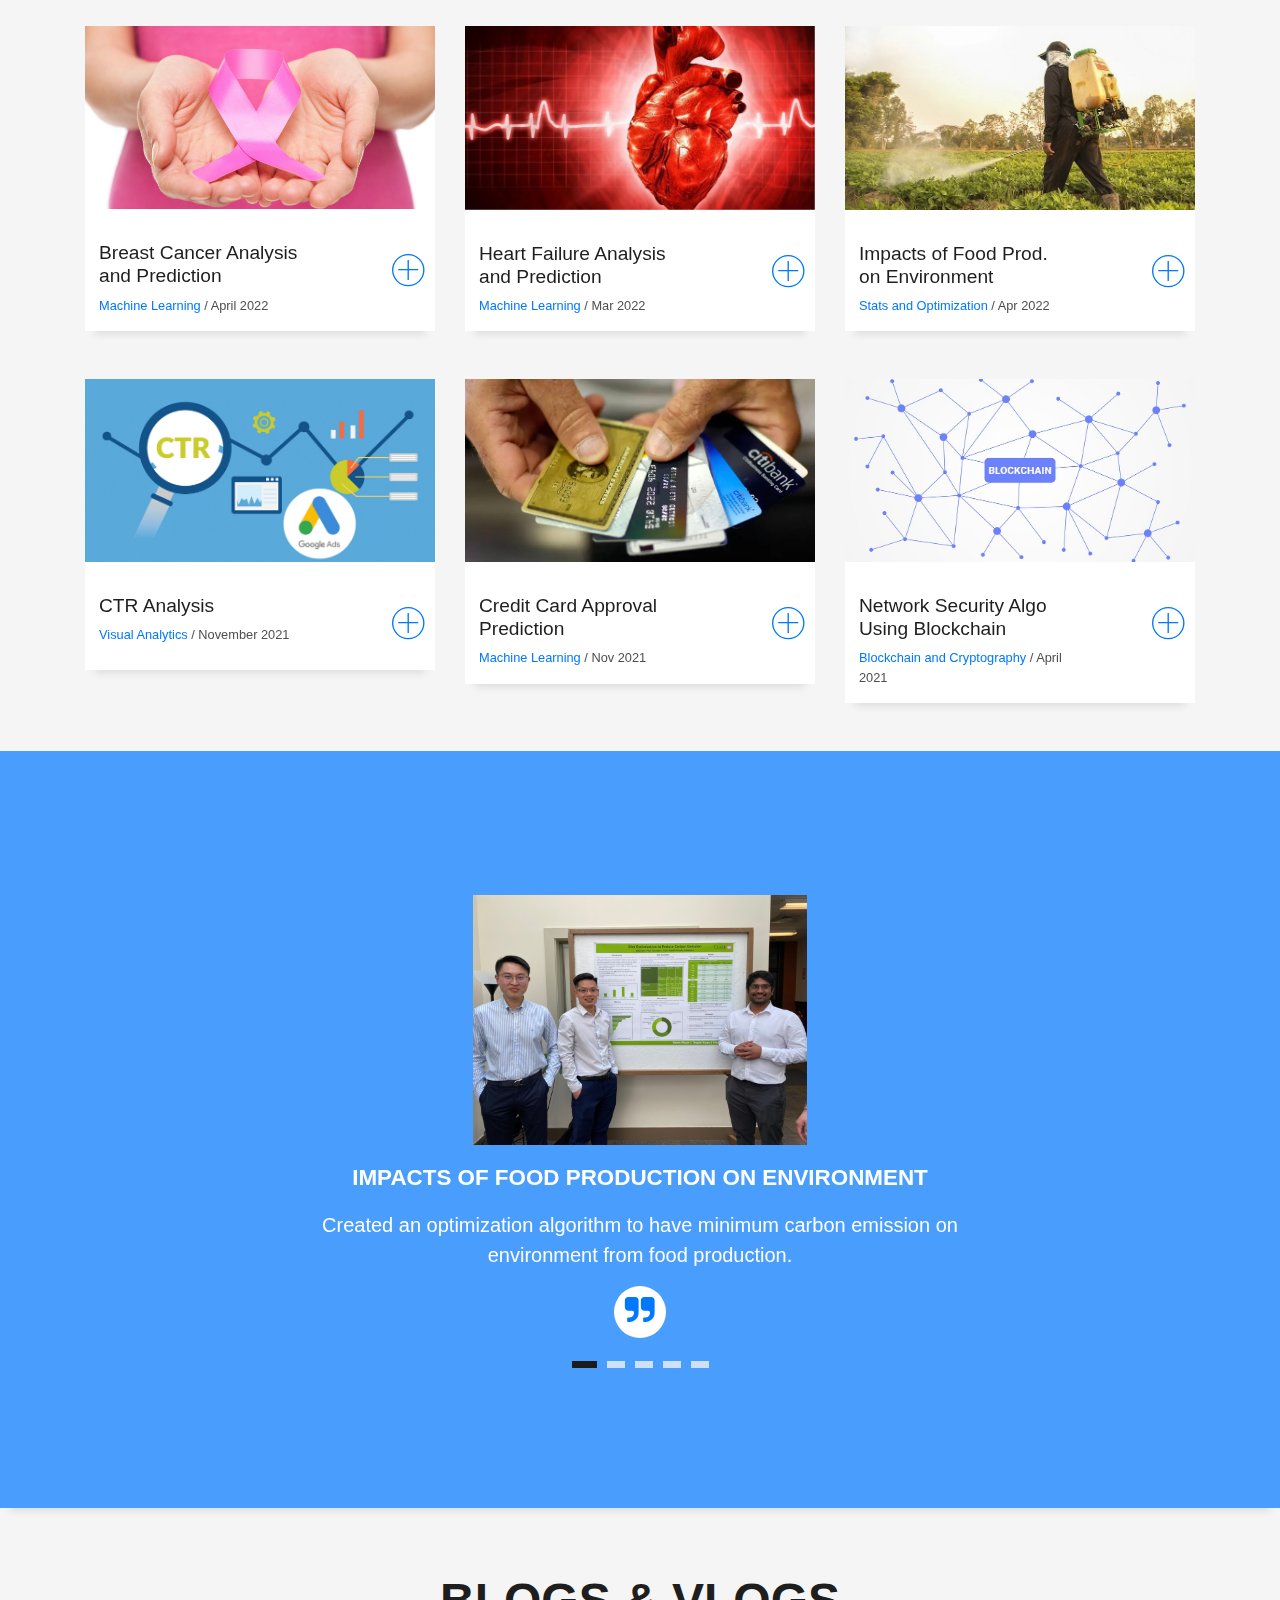
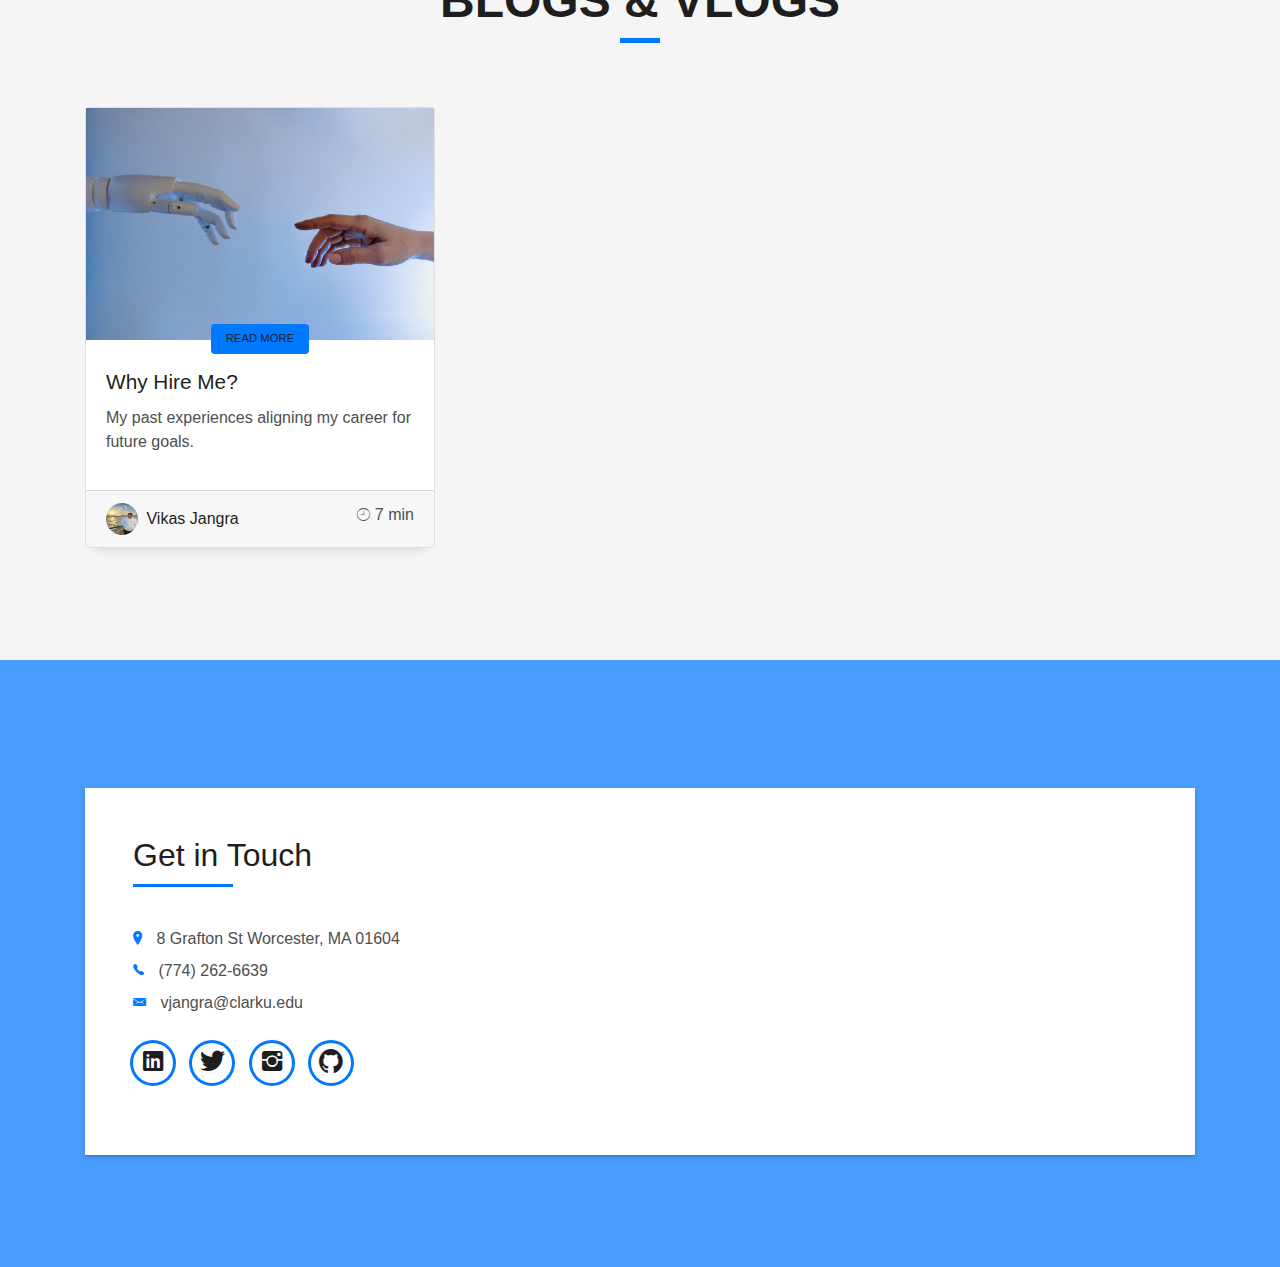
==== commit 5c3bc897: "Logo update" ====
--- a/index.html
+++ b/index.html
@@ -162,10 +162,10 @@
                   </h5>
                   <p>
                     <li>
-                      Business Analytst Intern at <b> Swiss Re</b>
+                      <a href="https://www.swissre.com/"> <img src="img/swiss_re_logo.png" alt="" width="100" height="25"> </a>Business Analytst Intern at <b> Swiss Re</b>
                     </li>
                     <li>
-                      Software Engineer at <b> Keka Hr</b>
+                      <a href="https://www.keka.com/"> <img src="img/keka_logo.png" alt="" width="80" height="20"> </a>Software Engineer at <b> Keka Hr</b>
                     </li>
                   </p>
                   <h5 class="title-s">
@@ -173,10 +173,10 @@
                   </h5>
                   <p>
                     <li>
-                     <b> Clark University | </b>  MS Business Analytics | <b> 2021 - 2023 </b>
+                     <b> <a href="https://www.clarku.edu/"> <img src="img/clark_logo.png" alt="" width="40" height="40"> </a> Clark University | </b>  MS Business Analytics | <b> 2021 - 2023 </b>
                     </li>
                     <li>
-                      <b> Amity University | </b>  Bachelor of Computer Science |<b> 2017 - 2021 </b>
+                      <b> <a href="https://www.amity.edu/"> <img src="img/amity_logo.png" alt="" width="35" height="35"> </a> Amity University | </b>  Bachelor of Computer Science |<b> 2017 - 2021 </b>
                     </li>
                   </p>
                 </div>
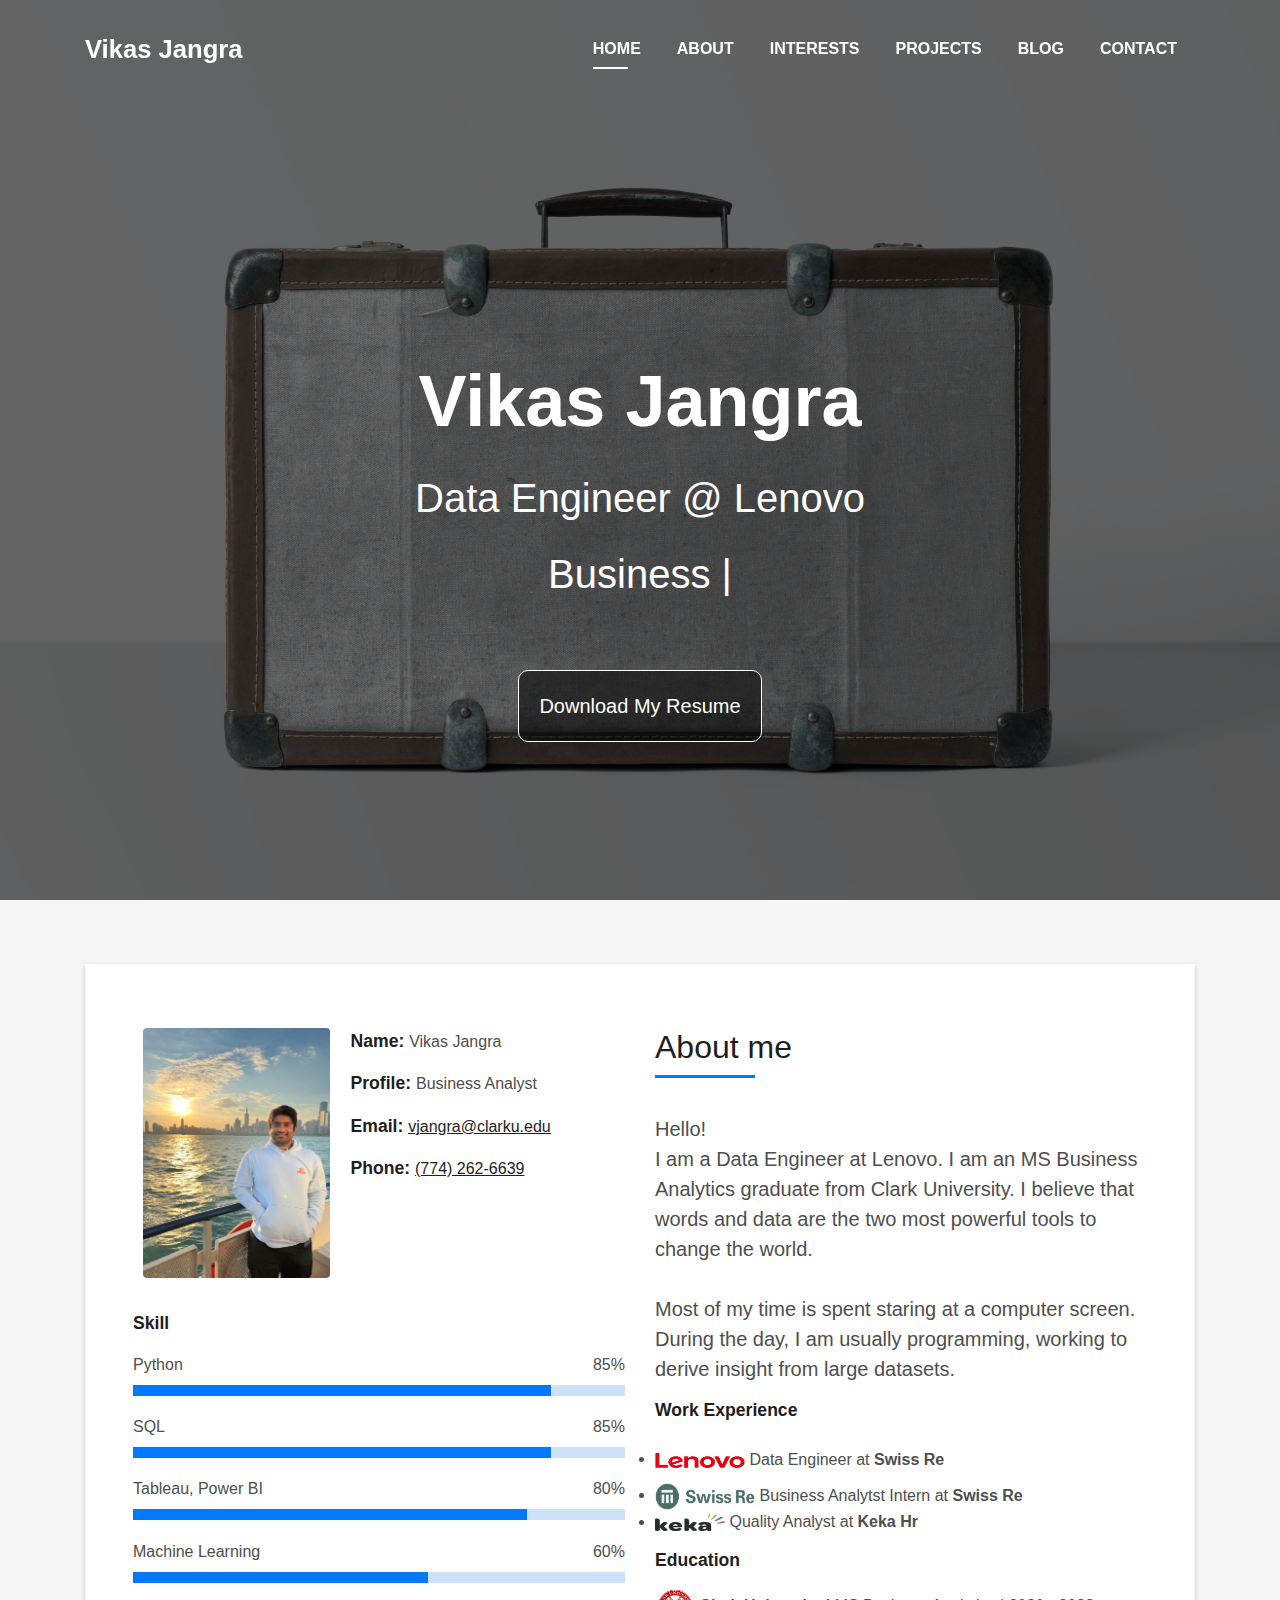
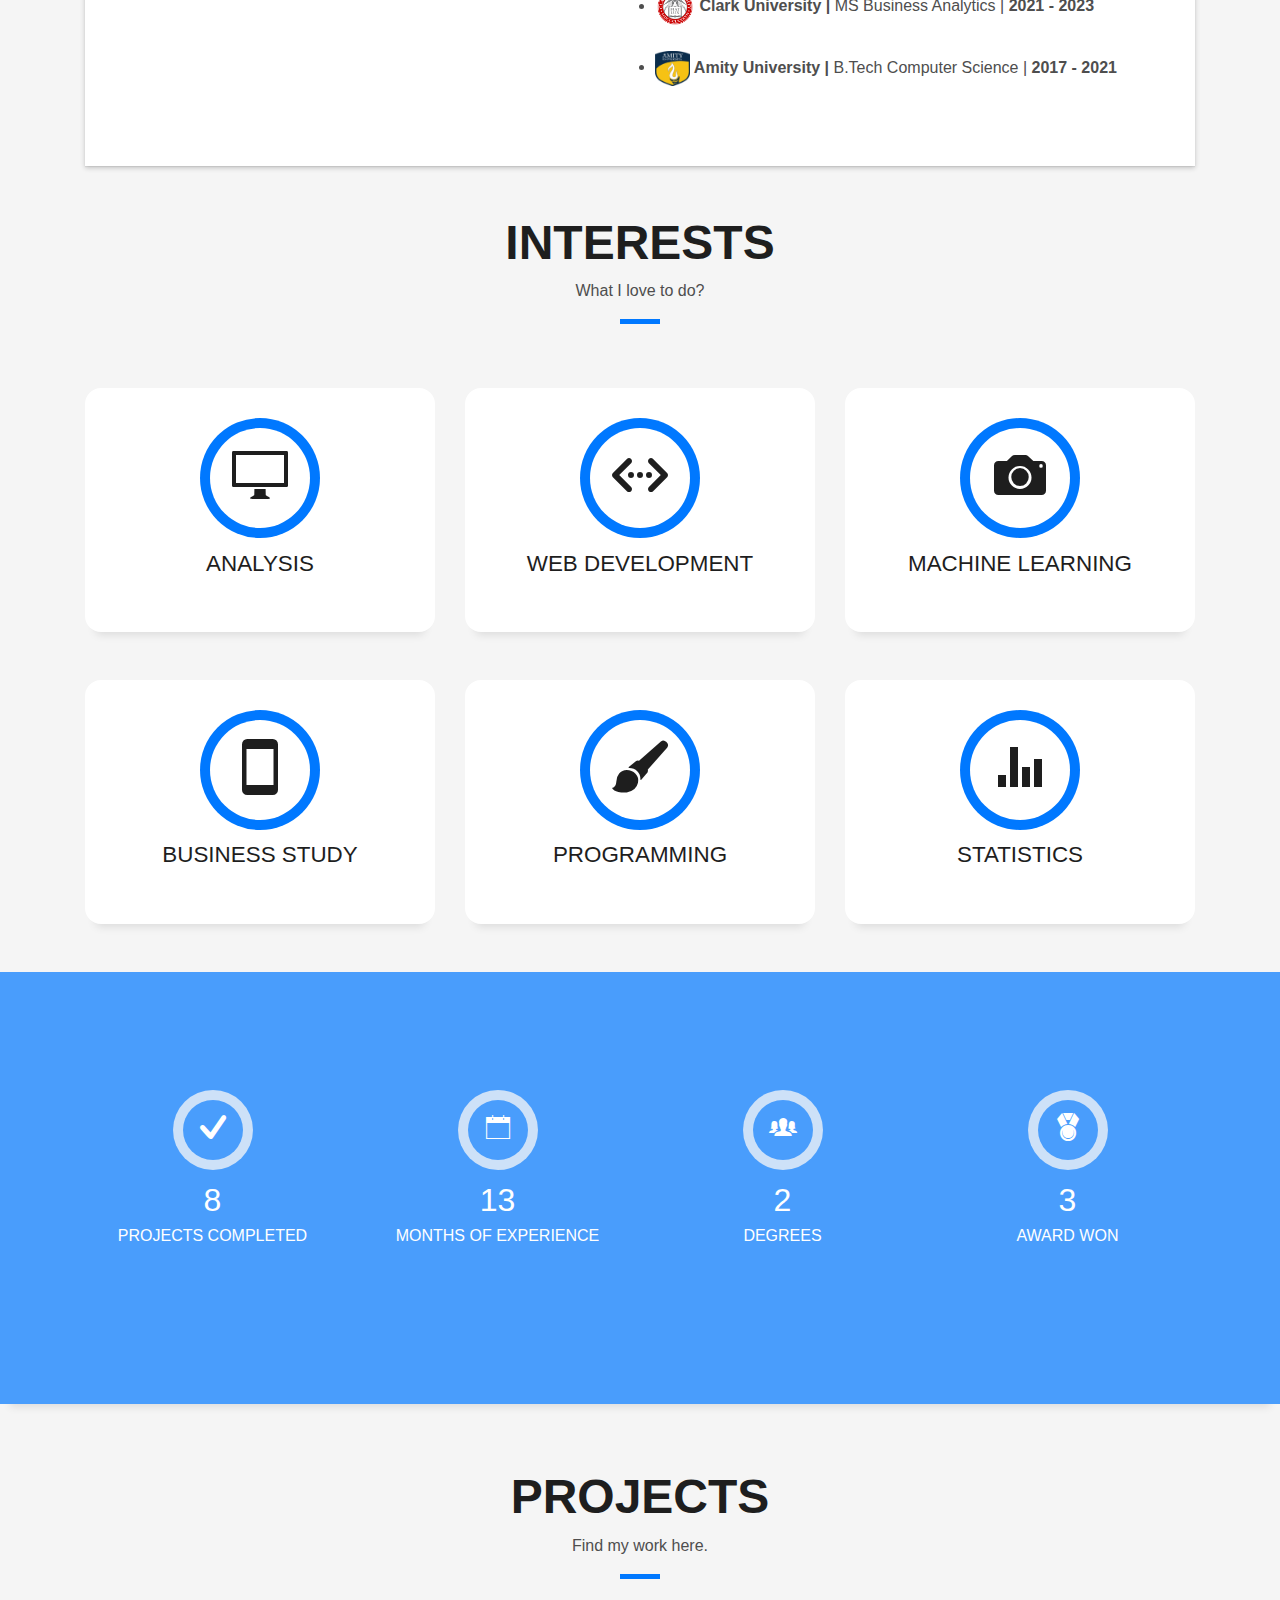
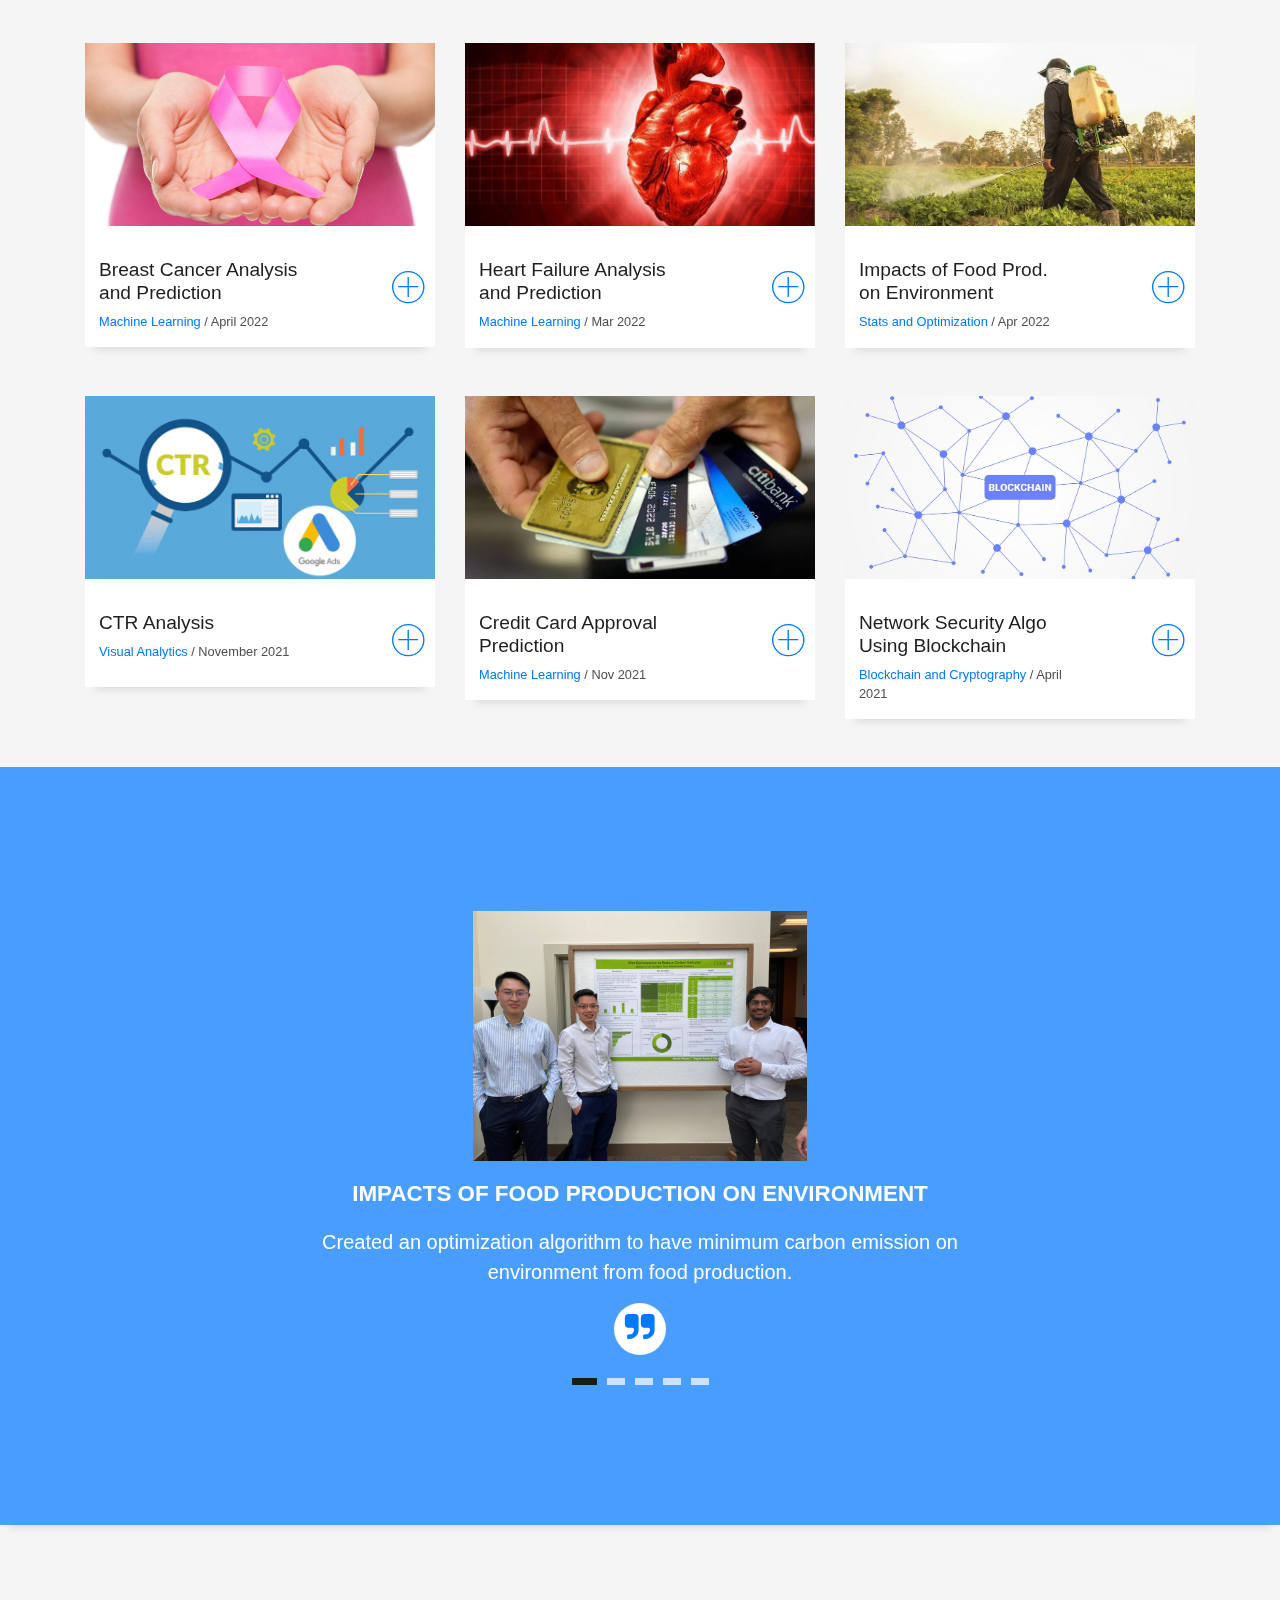
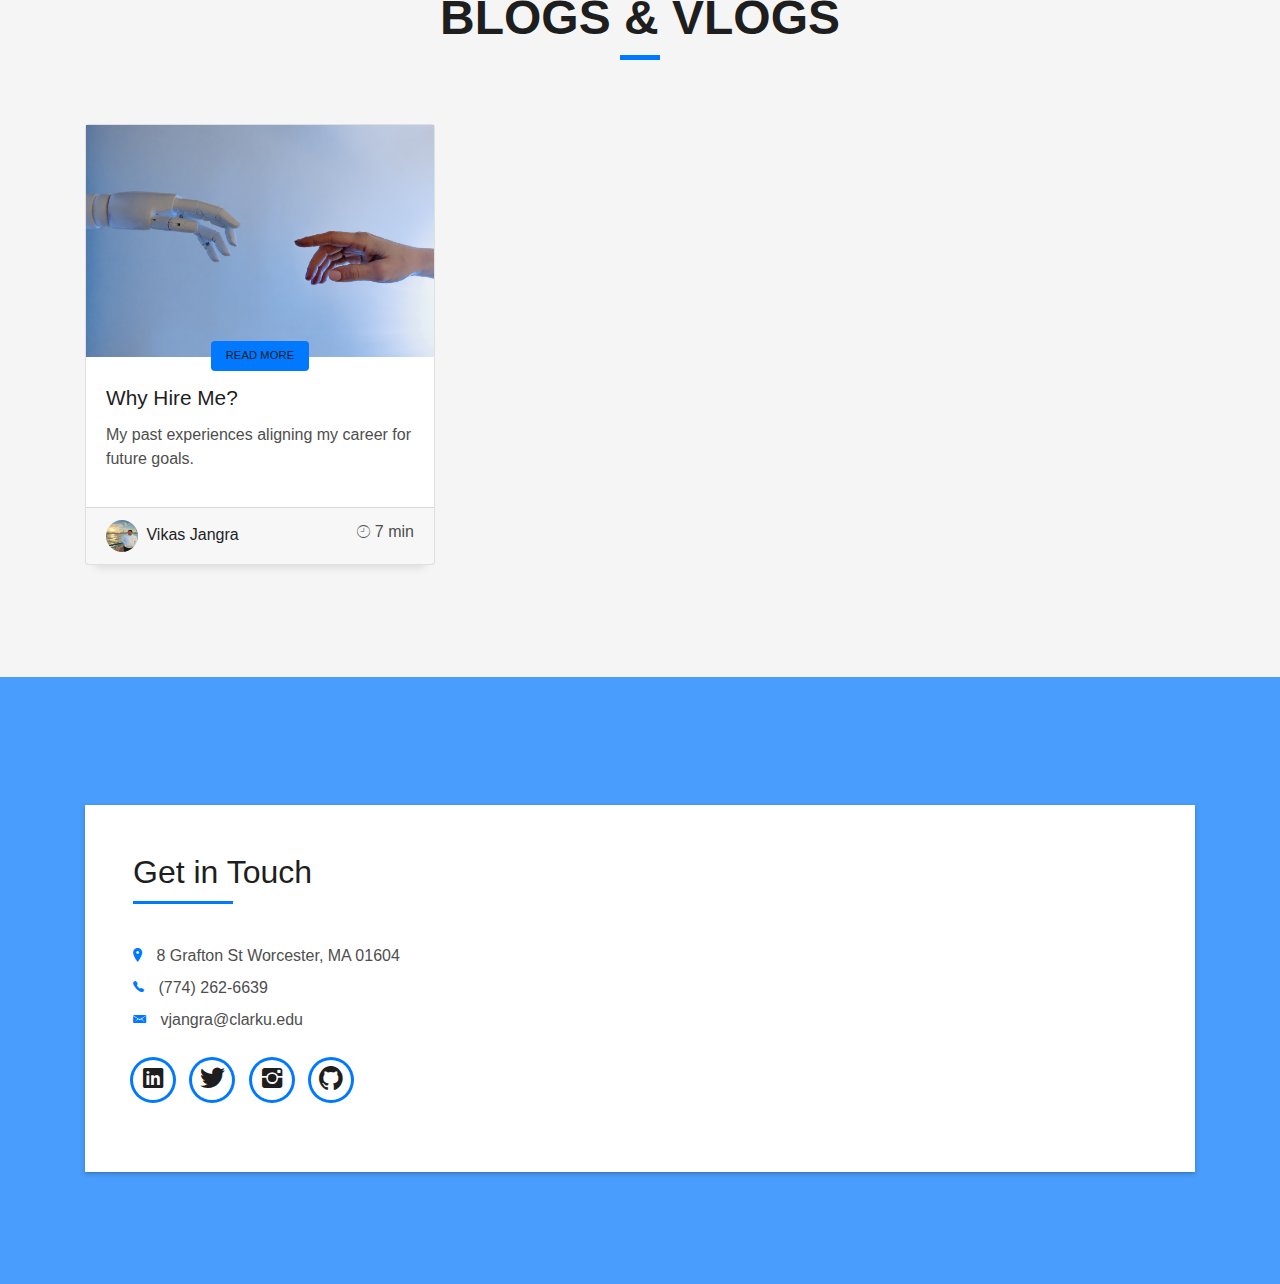
==== commit c76f09d0: "Update Resume 2024" ====
--- a/index.html
+++ b/index.html
@@ -77,7 +77,8 @@
       <div class="table-cell">
         <div class="container">
           <!--<p class="display-6 color-d">Hello, world!</p>-->
-          <h1 class="intro-title mb-4 vikas-main-heading">I am Vikas Jangra</h1>
+          <h1 class="intro-title mb-4 vikas-main-heading">Vikas Jangra</h1>
+          <p class="intro-subtitle"><span >Data Engineer @ Lenovo </span></p>
           <p class="intro-subtitle"><span class="text-slider-items">Business Analyst, Data Analyst, Data Engineer, Data Scientist </span><strong class="text-slider"></strong></p>
           <!-- <p class="pt-3"><a class="btn btn-primary btn js-scroll px-4" href="#about" role="button">Learn More</a></p> -->
         </div>
@@ -149,34 +150,40 @@
                     </h5>
                   </div>
                   <p class="lead">  
-                  I am an MS Business Analytics student at Clark University. 
+                  Hello!
+                  <br> I am a Data Engineer at Lenovo. I am an MS Business Analytics graduate from Clark University. 
                   
                   I believe that <b> words and data are the two most powerful tools to change the world. </b> 
                   <br><br>
                   Most of my time is spent staring at a computer screen. During the day, I am usually programming, working to derive insight from large datasets.
                   <br>
-                  Recently, I have learned how to maintain GitHub, so now I am passionate about maintaining it and updating my work sample there.
                   </p>
-                  <h5 class="title-s">
+                  <h4 class="title-s">
                     Work Experience
                   </h5>
                   <p>
                     <li>
-                      <a href="https://www.swissre.com/"> <img src="img/swiss_re_logo.png" alt="" width="100" height="25"> </a>Business Analytst Intern at <b> Swiss Re</b>
+                      <a href="https://www.lenovo.com/us/"> <img src="img/lenovo_logo.png" alt="" width="90" height="45"> </a>Data Engineer at <b> Swiss Re</b>
                     </li>
+                    
                     <li>
-                      <a href="https://www.keka.com/"> <img src="img/keka_logo.png" alt="" width="80" height="20"> </a>Software Engineer at <b> Keka Hr</b>
+                      <a href="https://www.swissre.com/"> <img src="img/swiss_re_logo.png" alt="" width="100" height="27"> </a>Business Analytst Intern at <b> Swiss Re</b>
+                    </li>
+                    
+                    <li>
+                      <a href="https://www.keka.com/"> <img src="img/keka_logo.png" alt="" width="70" height="17"> </a>Quality Analyst at <b> Keka Hr</b>
                     </li>
                   </p>
-                  <h5 class="title-s">
+                  <h4 class="title-s">
                     Education
                   </h5>
                   <p>
                     <li>
                      <b> <a href="https://www.clarku.edu/"> <img src="img/clark_logo.png" alt="" width="40" height="40"> </a> Clark University | </b>  MS Business Analytics | <b> 2021 - 2023 </b>
                     </li>
+                    <br>
                     <li>
-                      <b> <a href="https://www.amity.edu/"> <img src="img/amity_logo.png" alt="" width="35" height="35"> </a> Amity University | </b>  Bachelor of Computer Science |<b> 2017 - 2021 </b>
+                      <b> <a href="https://www.amity.edu/"> <img src="img/amity_logo.png" alt="" width="35" height="35"> </a> Amity University | </b>  B.Tech Computer Science |<b> 2017 - 2021 </b>
                     </li>
                   </p>
                 </div>
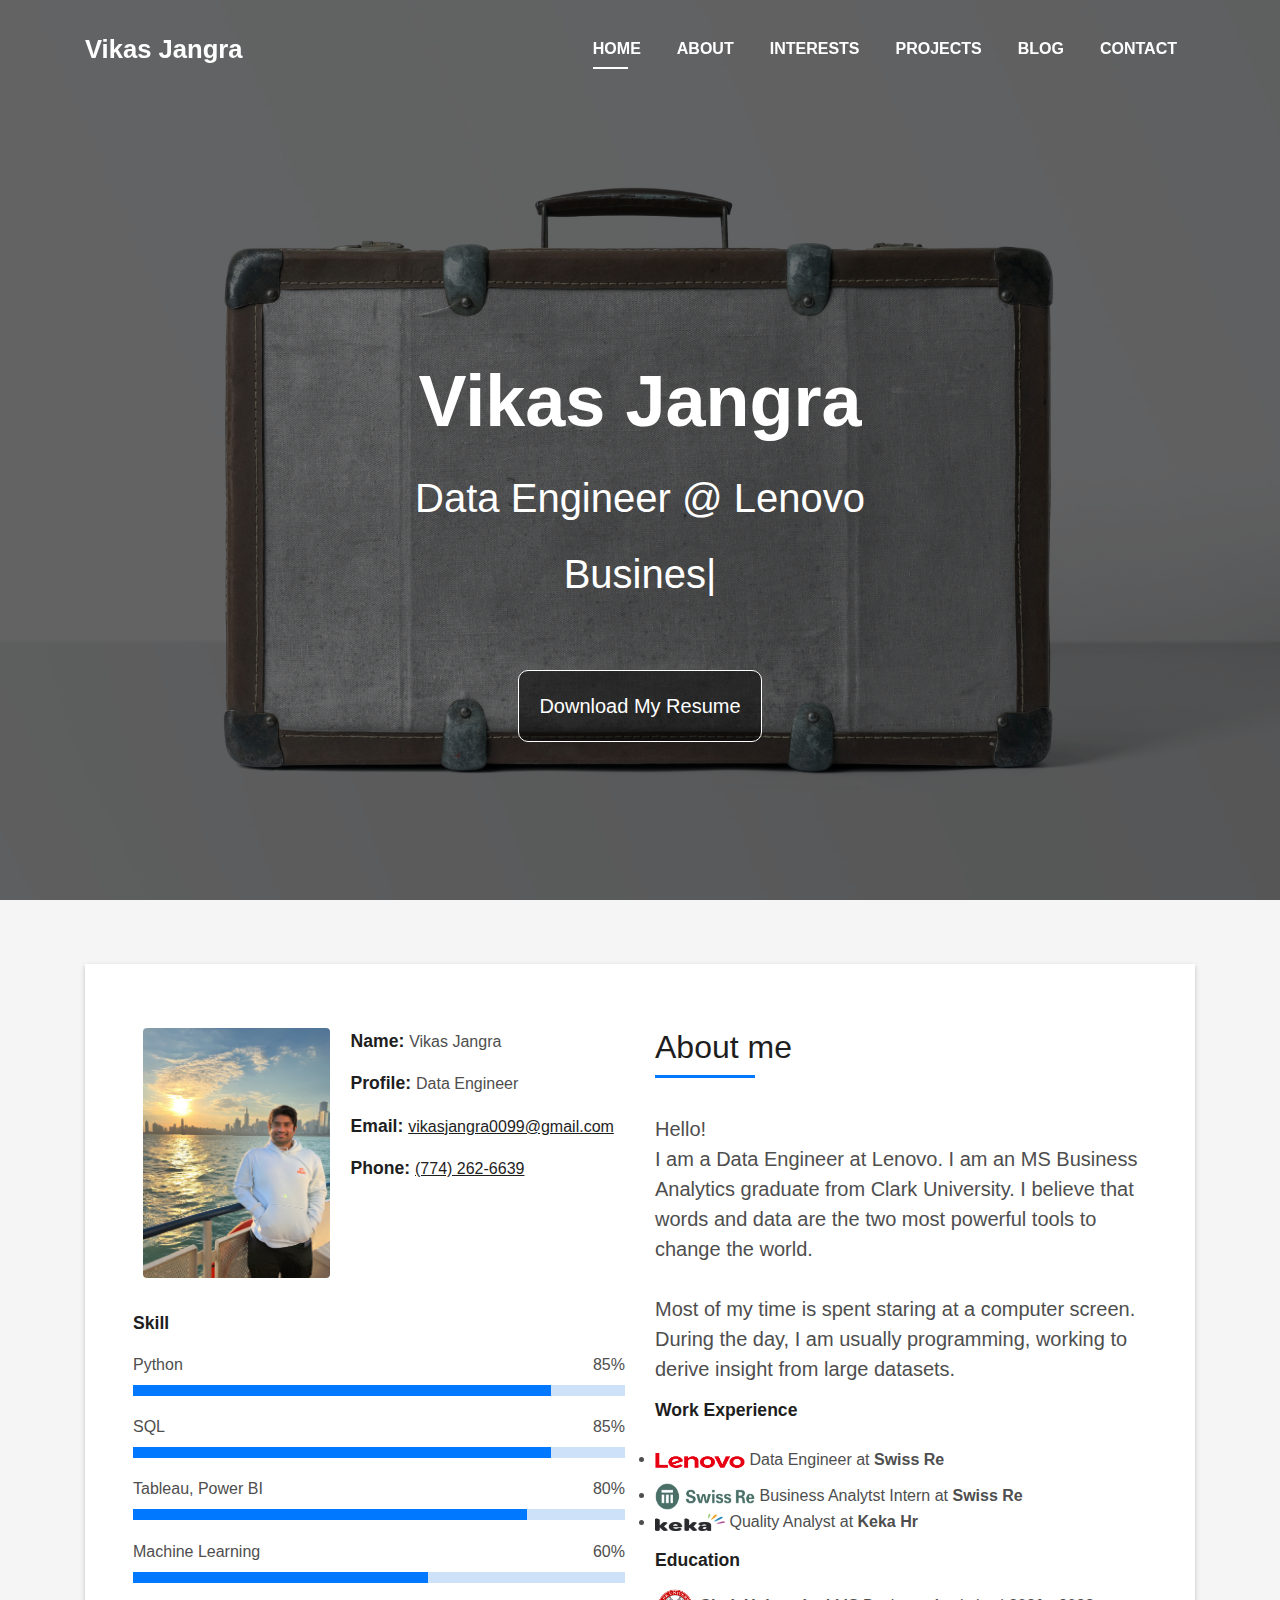
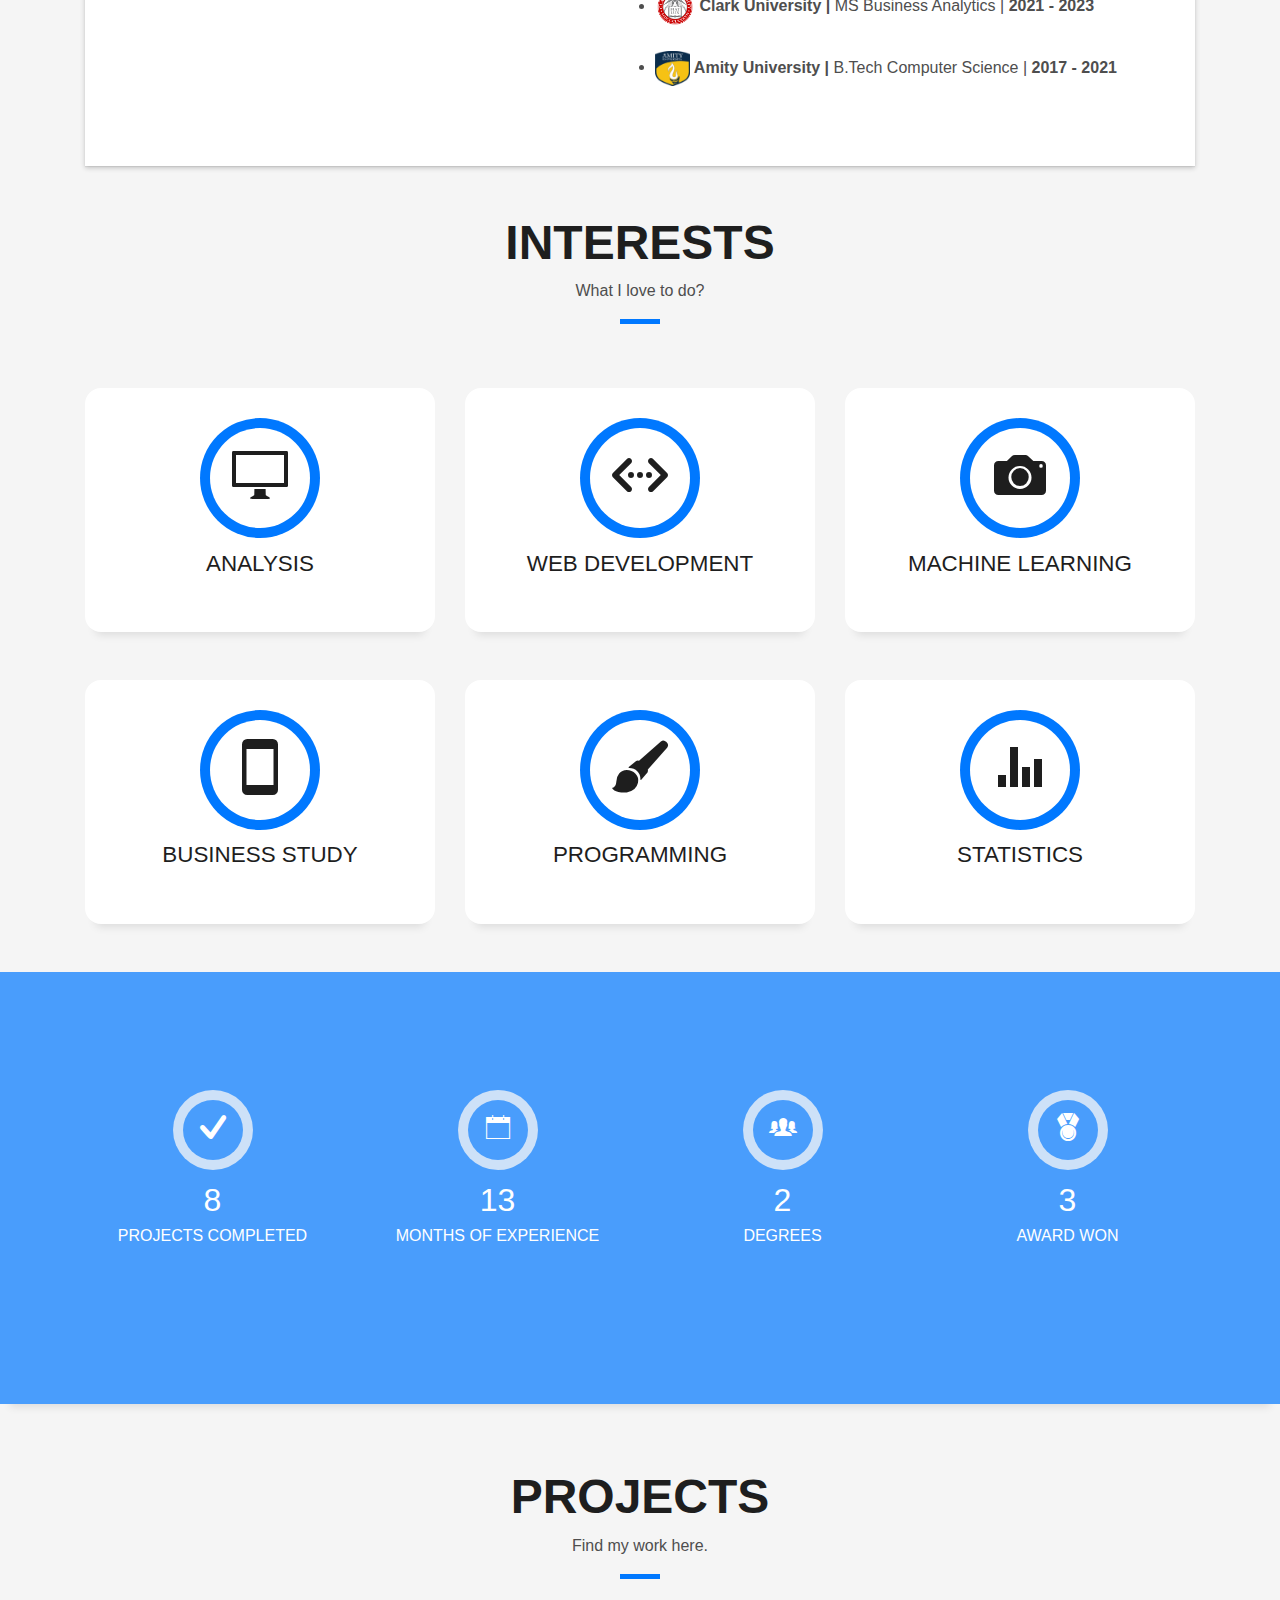
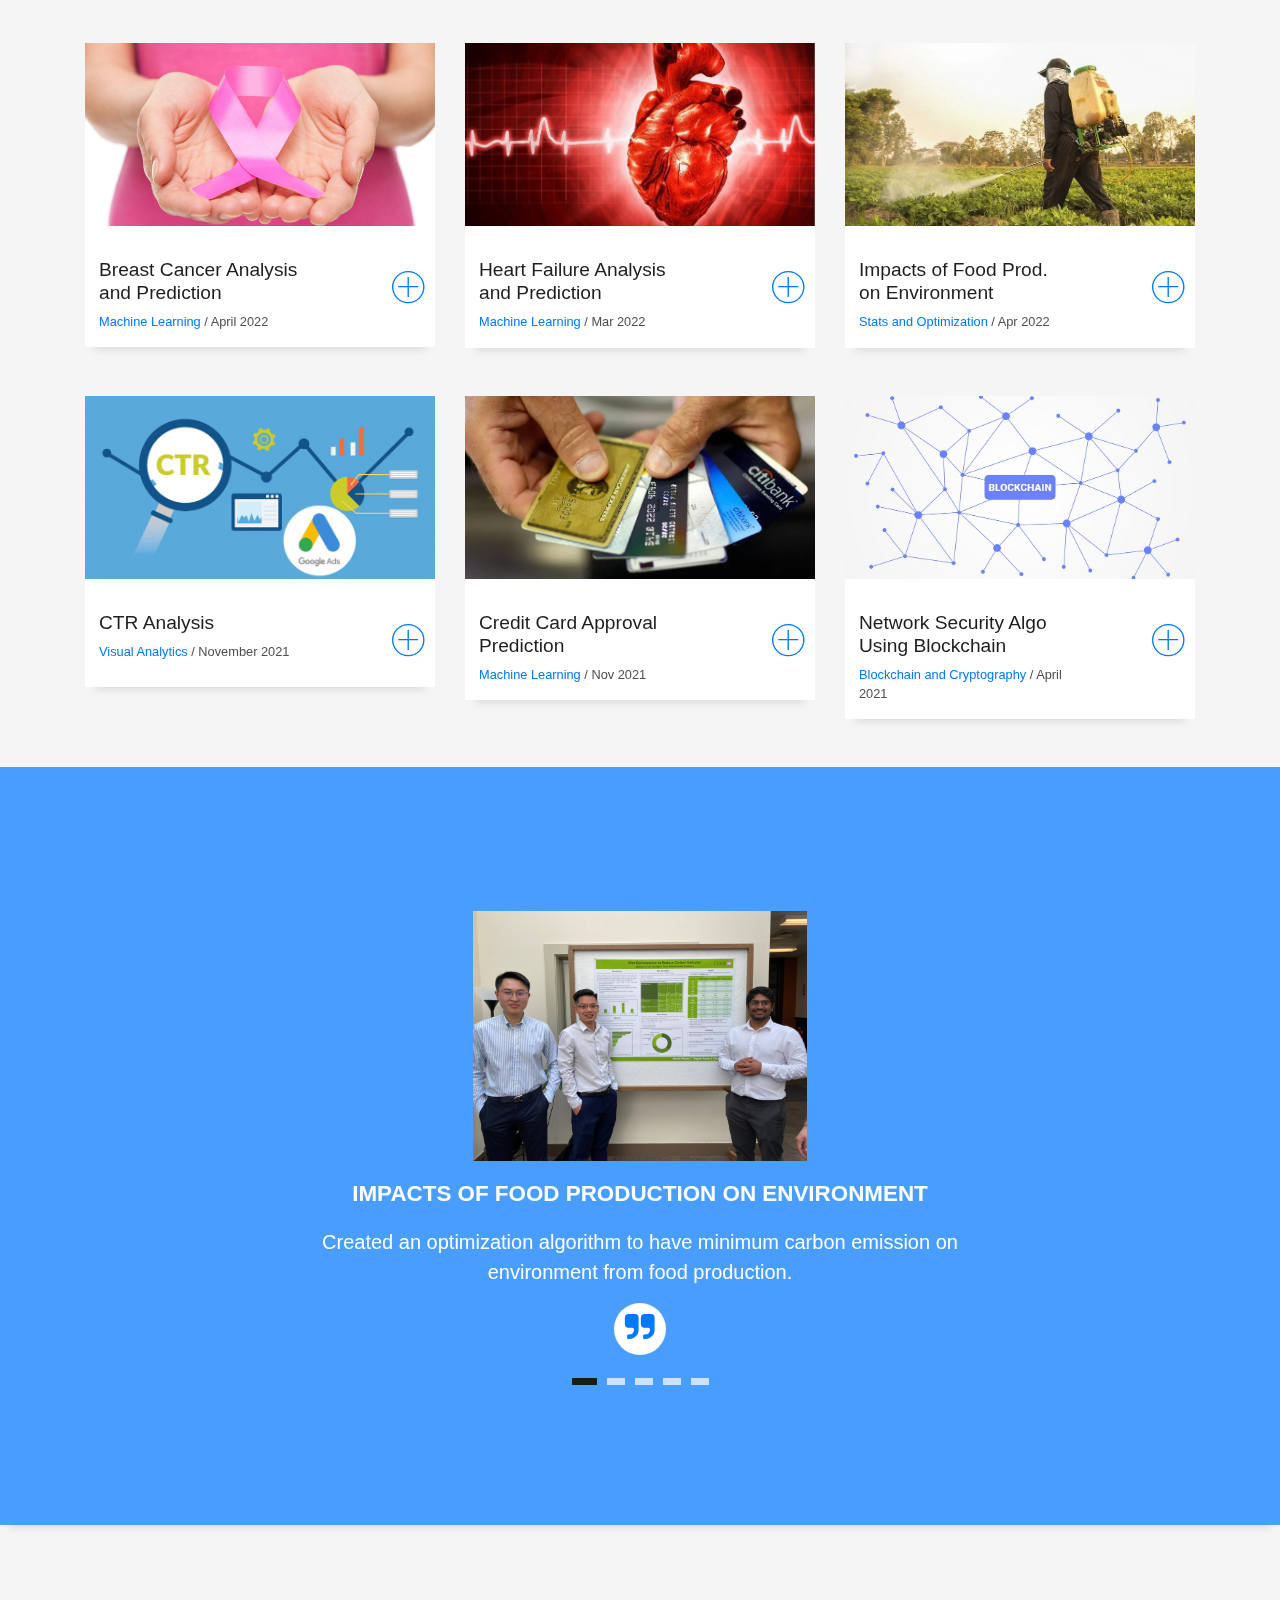
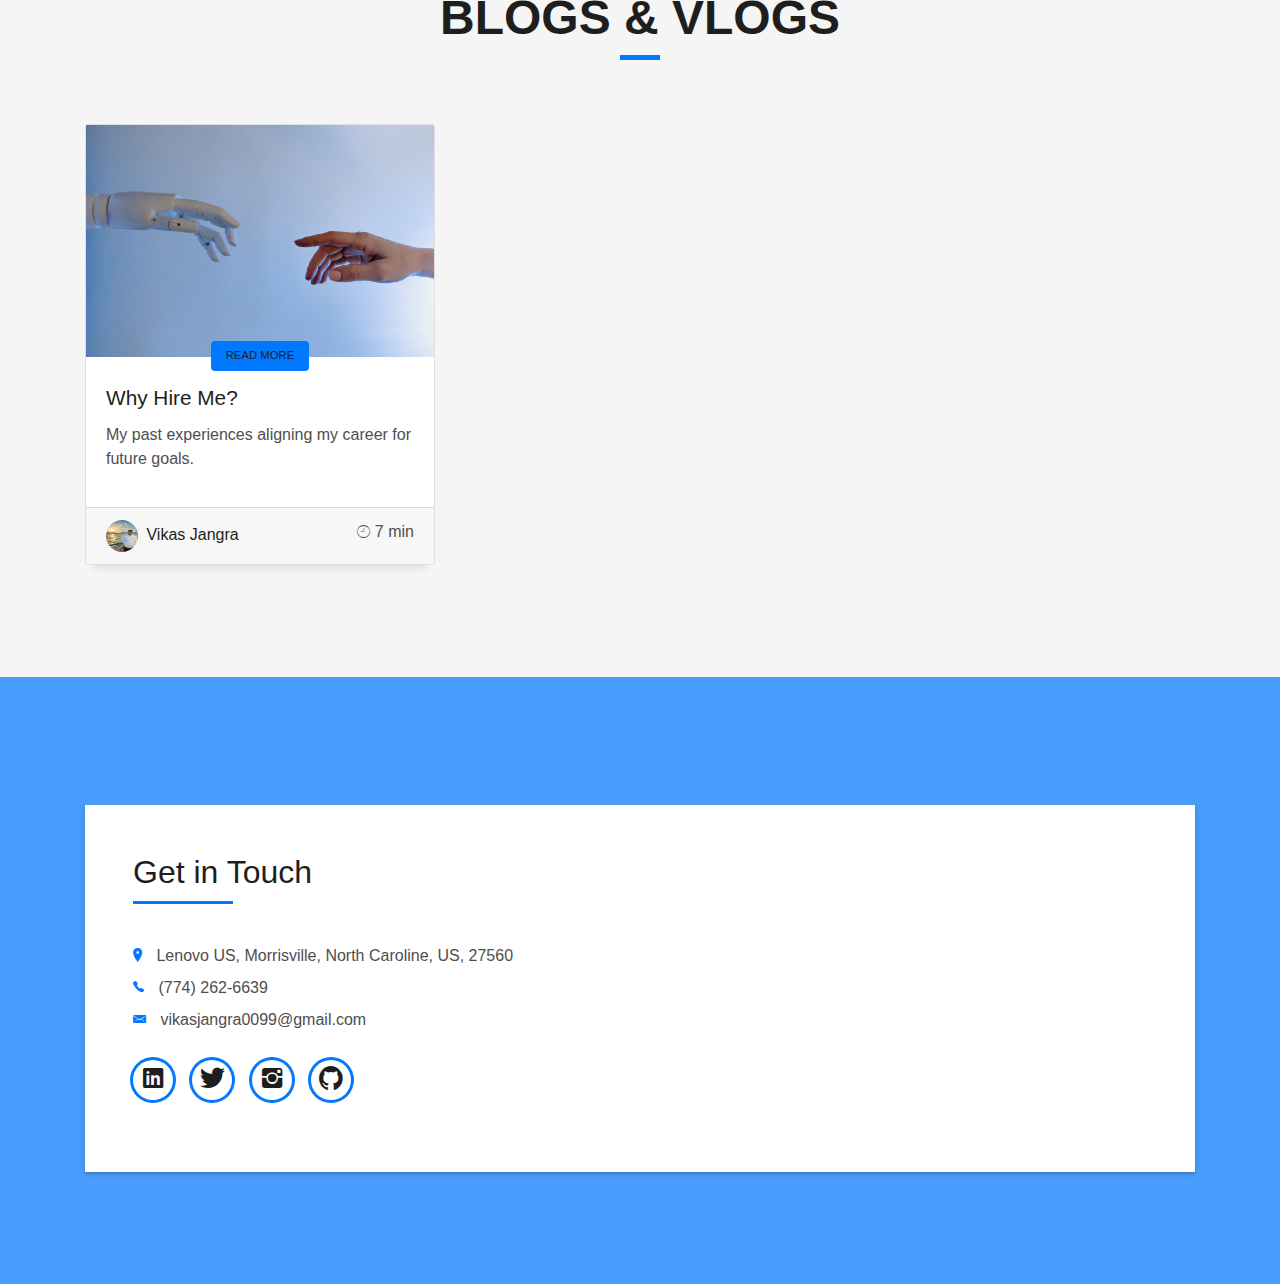
==== commit 389d2cc9: "update info" ====
--- a/index.html
+++ b/index.html
@@ -112,8 +112,8 @@
                   <div class="col-sm-6 col-md-7">
                     <div class="about-info">
                       <p><span class="title-s">Name: </span> <span>Vikas Jangra</span></p>
-                      <p><span class="title-s">Profile: </span> <span>Business Analyst</span></p>
-                      <p><span class="title-s">Email: </span> <span><a href="mailto:vjangra@clarku.edu"><u>vjangra@clarku.edu</u></a></span></p>
+                      <p><span class="title-s">Profile: </span> <span>Data Engineer</span></p>
+                      <p><span class="title-s">Email: </span> <span><a href="mailto:vikasjangra0099@gmail.com"><u>vikasjangra0099@gmail.com</u></a></span></p>
                       <p><span class="title-s">Phone: </span> <span><a href="tel:7742626639"><u>(774) 262-6639</u></a></span></p>
                     </div>
                   </div>
@@ -818,9 +818,9 @@
                   <div class="more-info">
                     
                     <ul class="list-ico">
-                      <li><span class="ion-ios-location"></span> 8 Grafton St Worcester, MA 01604</li>
+                      <li><span class="ion-ios-location"></span> Lenovo US, Morrisville, North Caroline, US, 27560</li>
                       <li><span class="ion-ios-telephone"></span> (774) 262-6639</li>
-                      <li><span class="ion-email"></span> vjangra@clarku.edu</li>
+                      <li><span class="ion-email"></span> vikasjangra0099@gmail.com</li>
                     </ul>
                   </div>
                   <div class="socials">
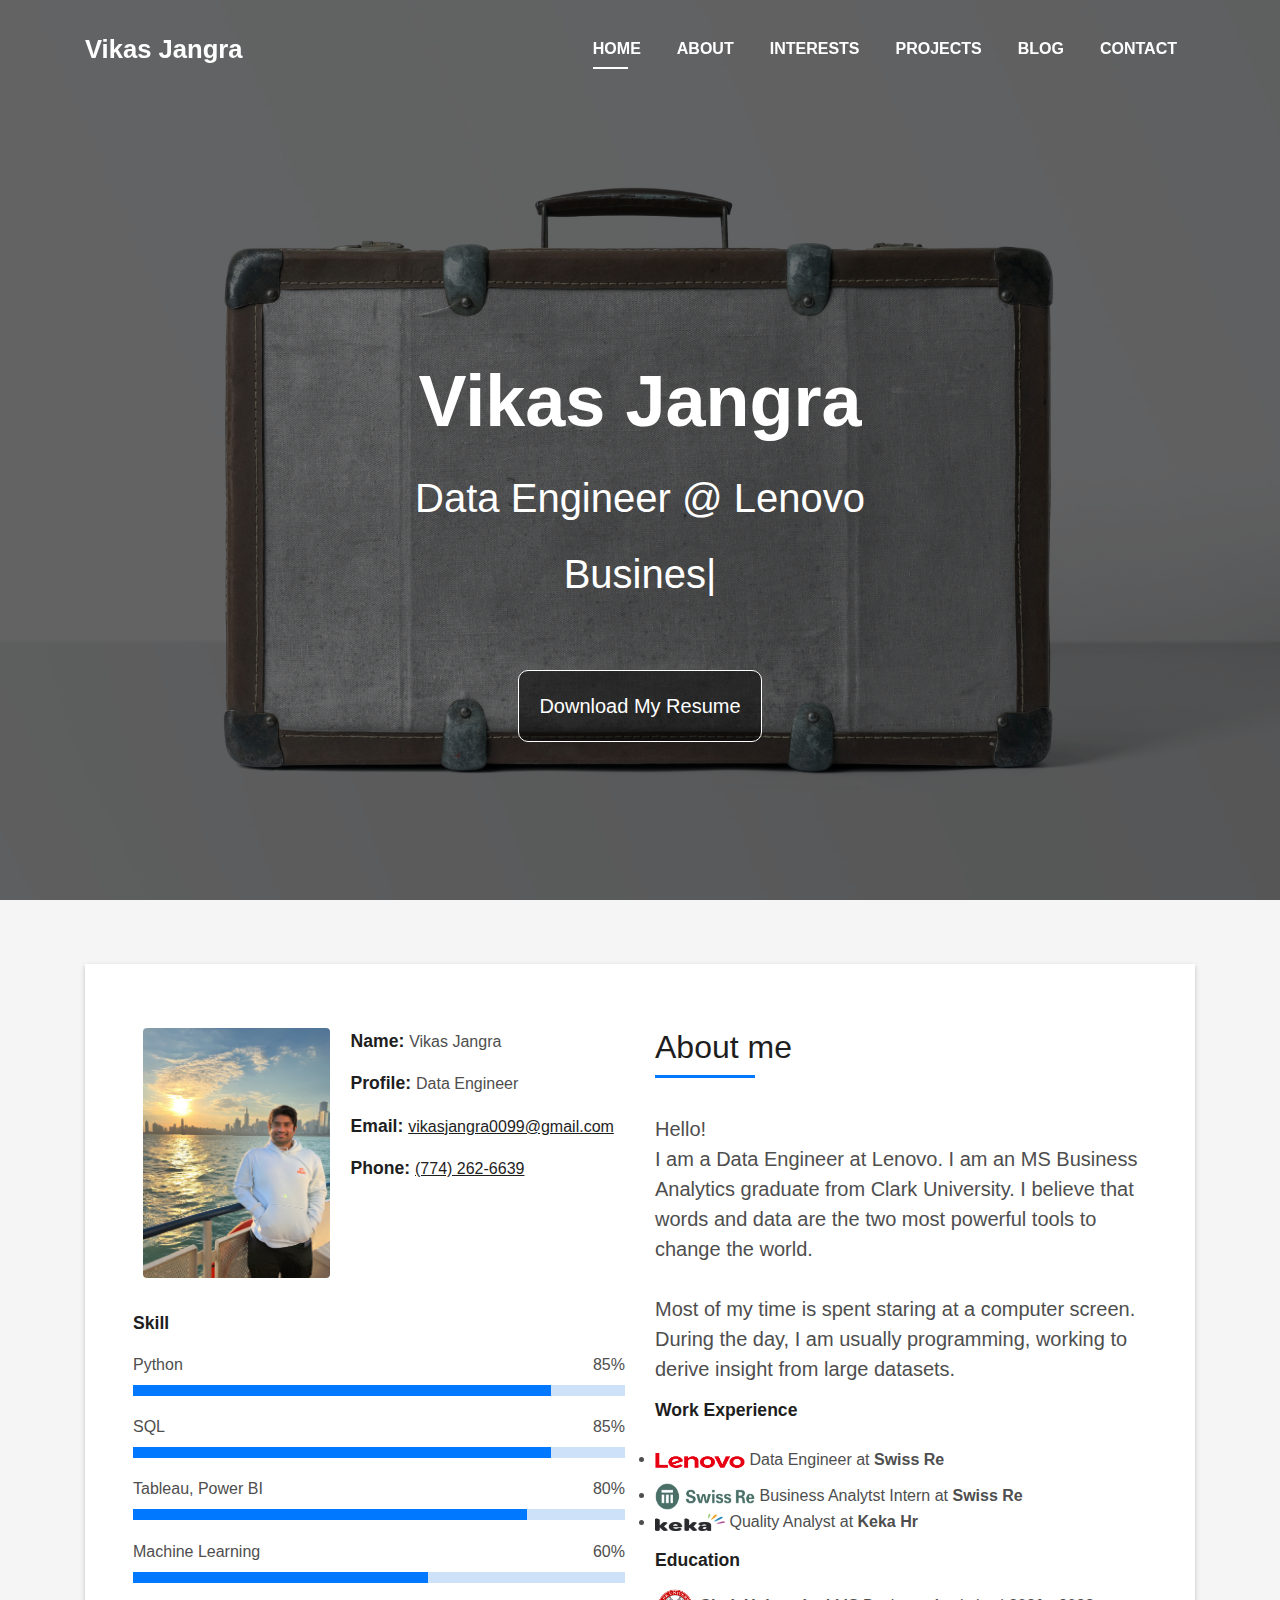
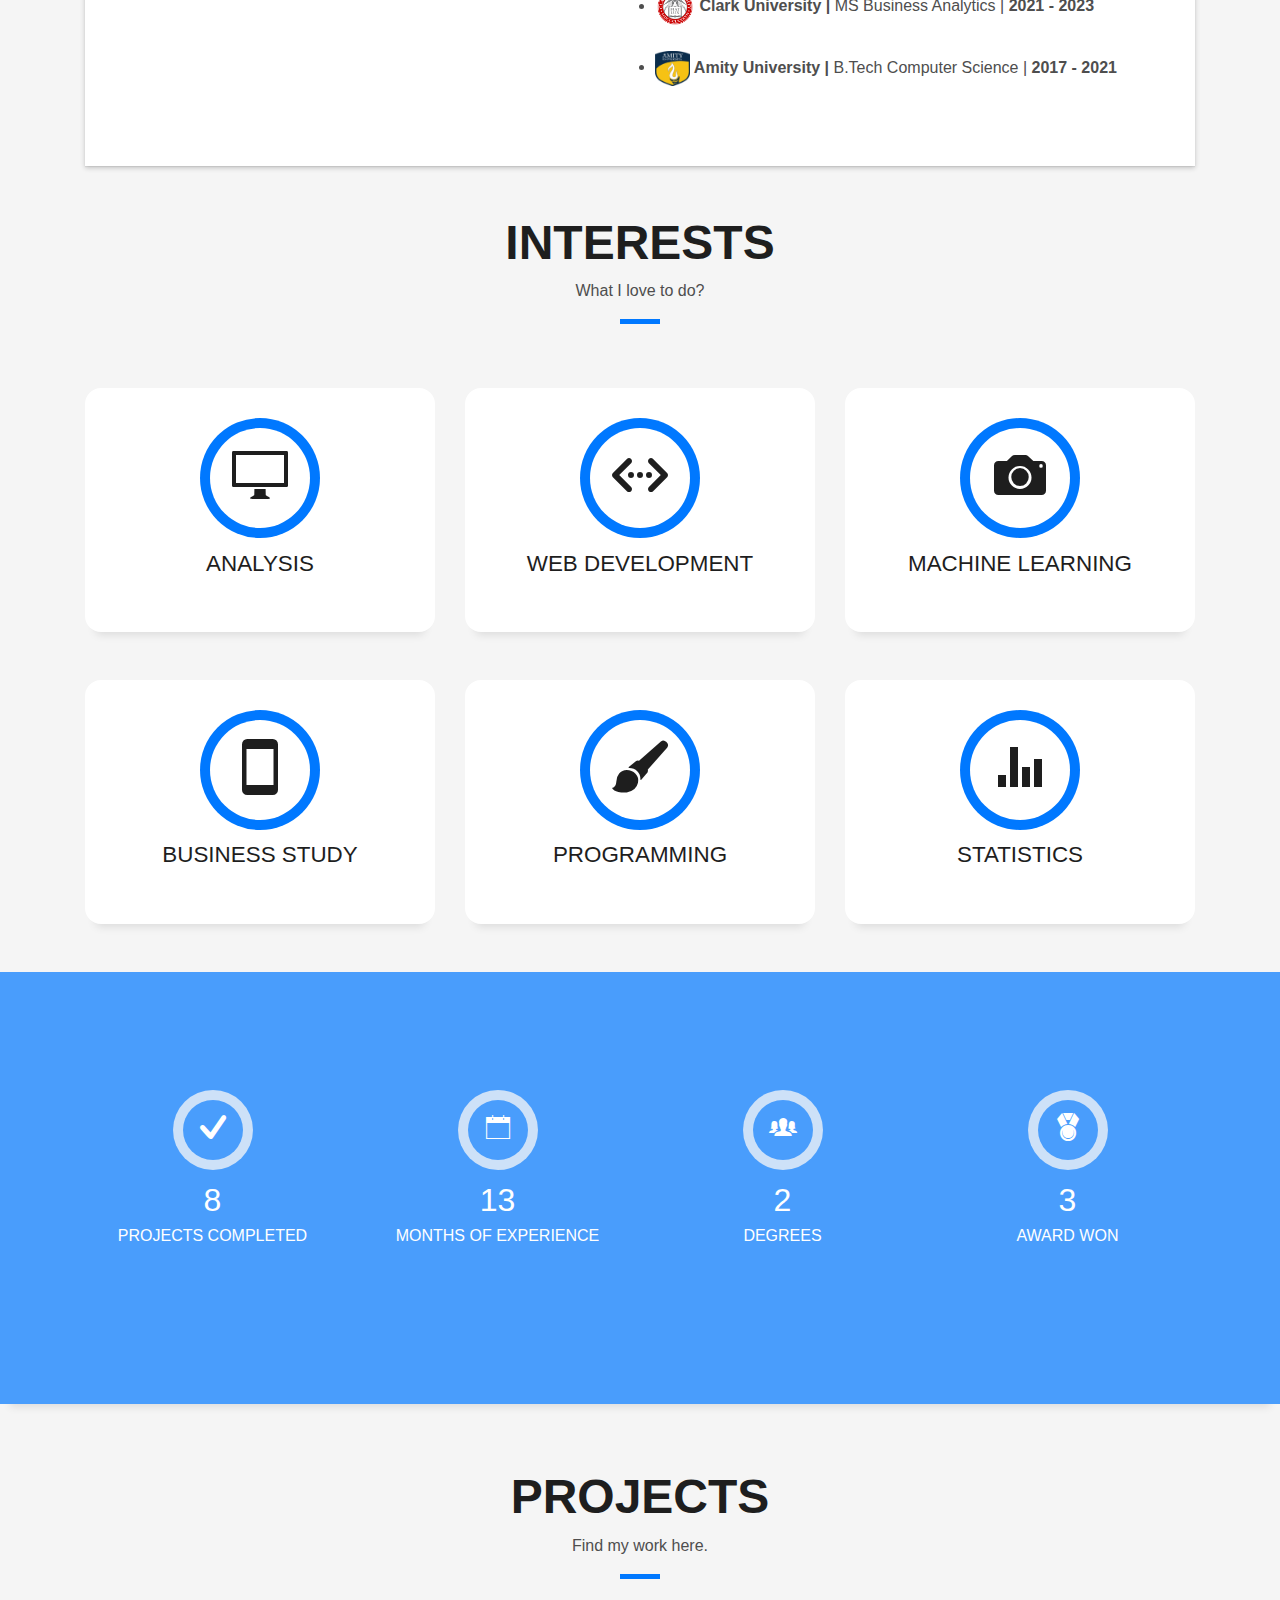
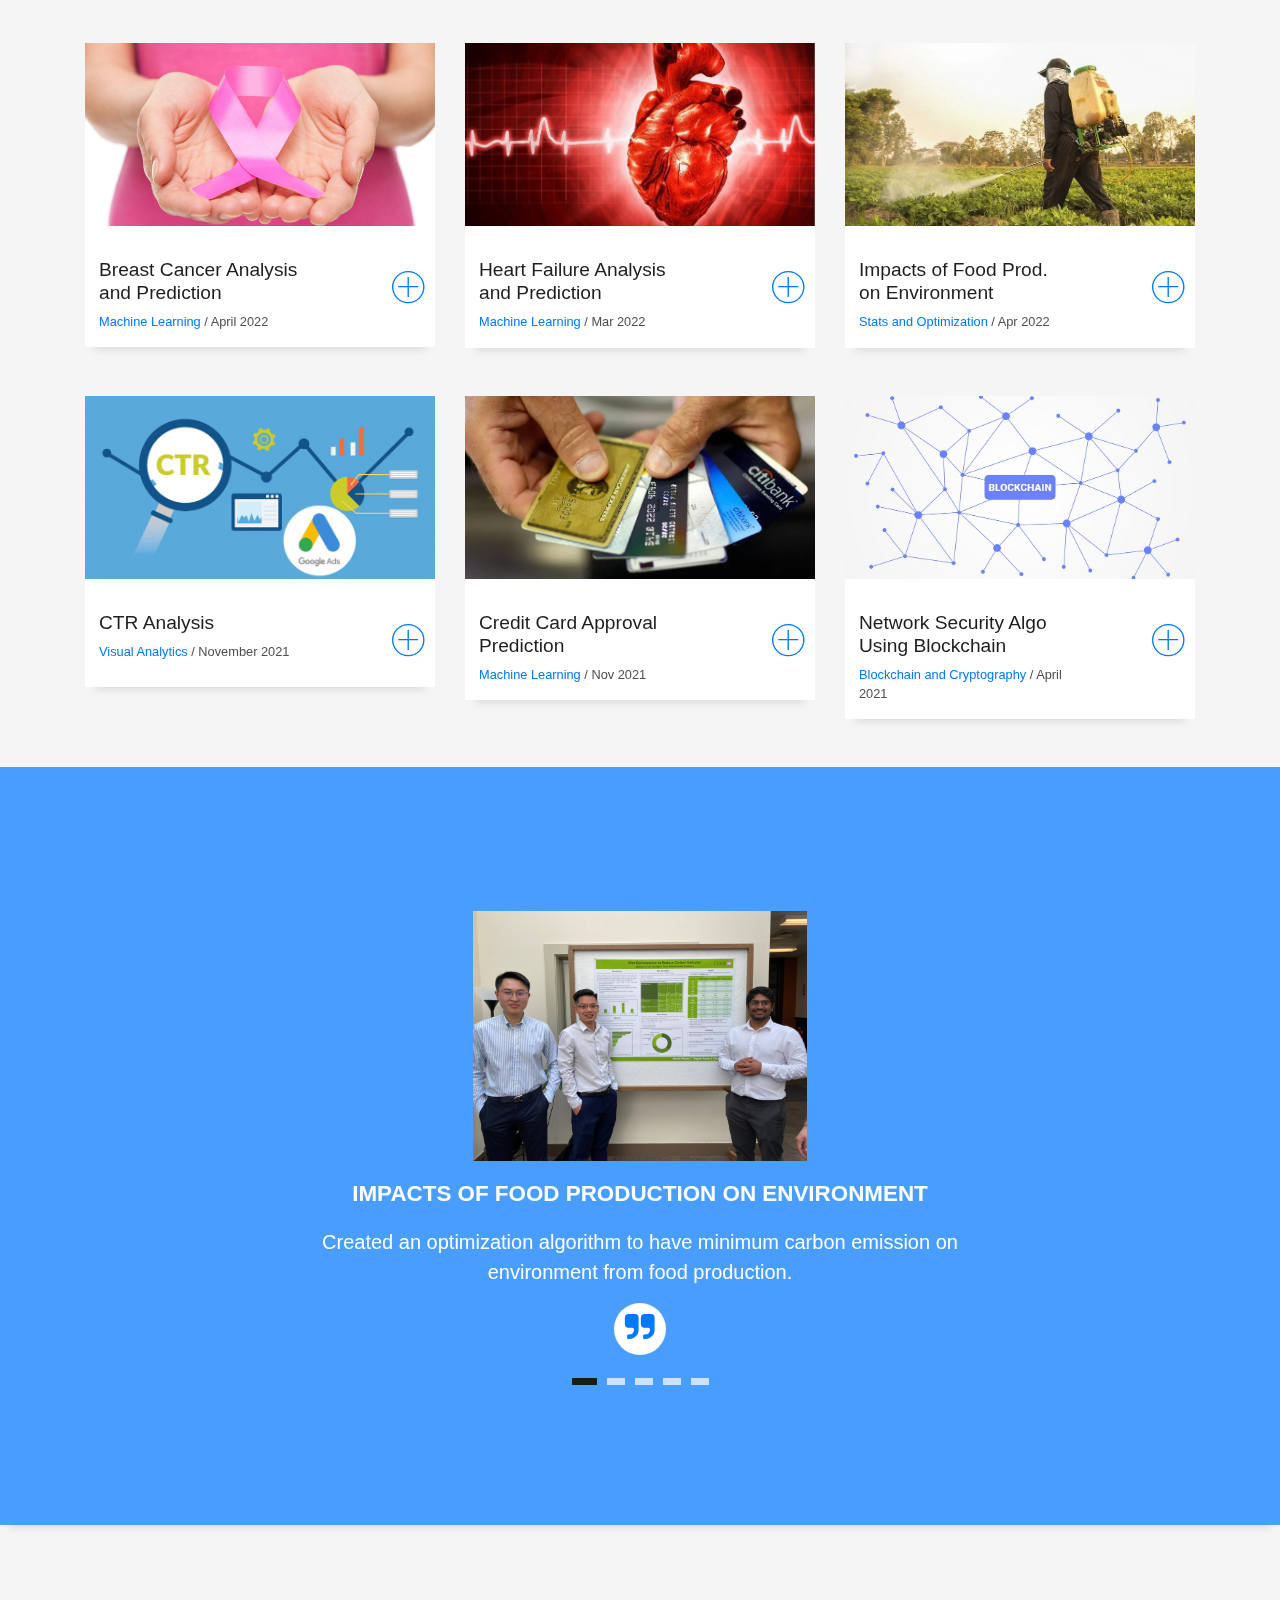
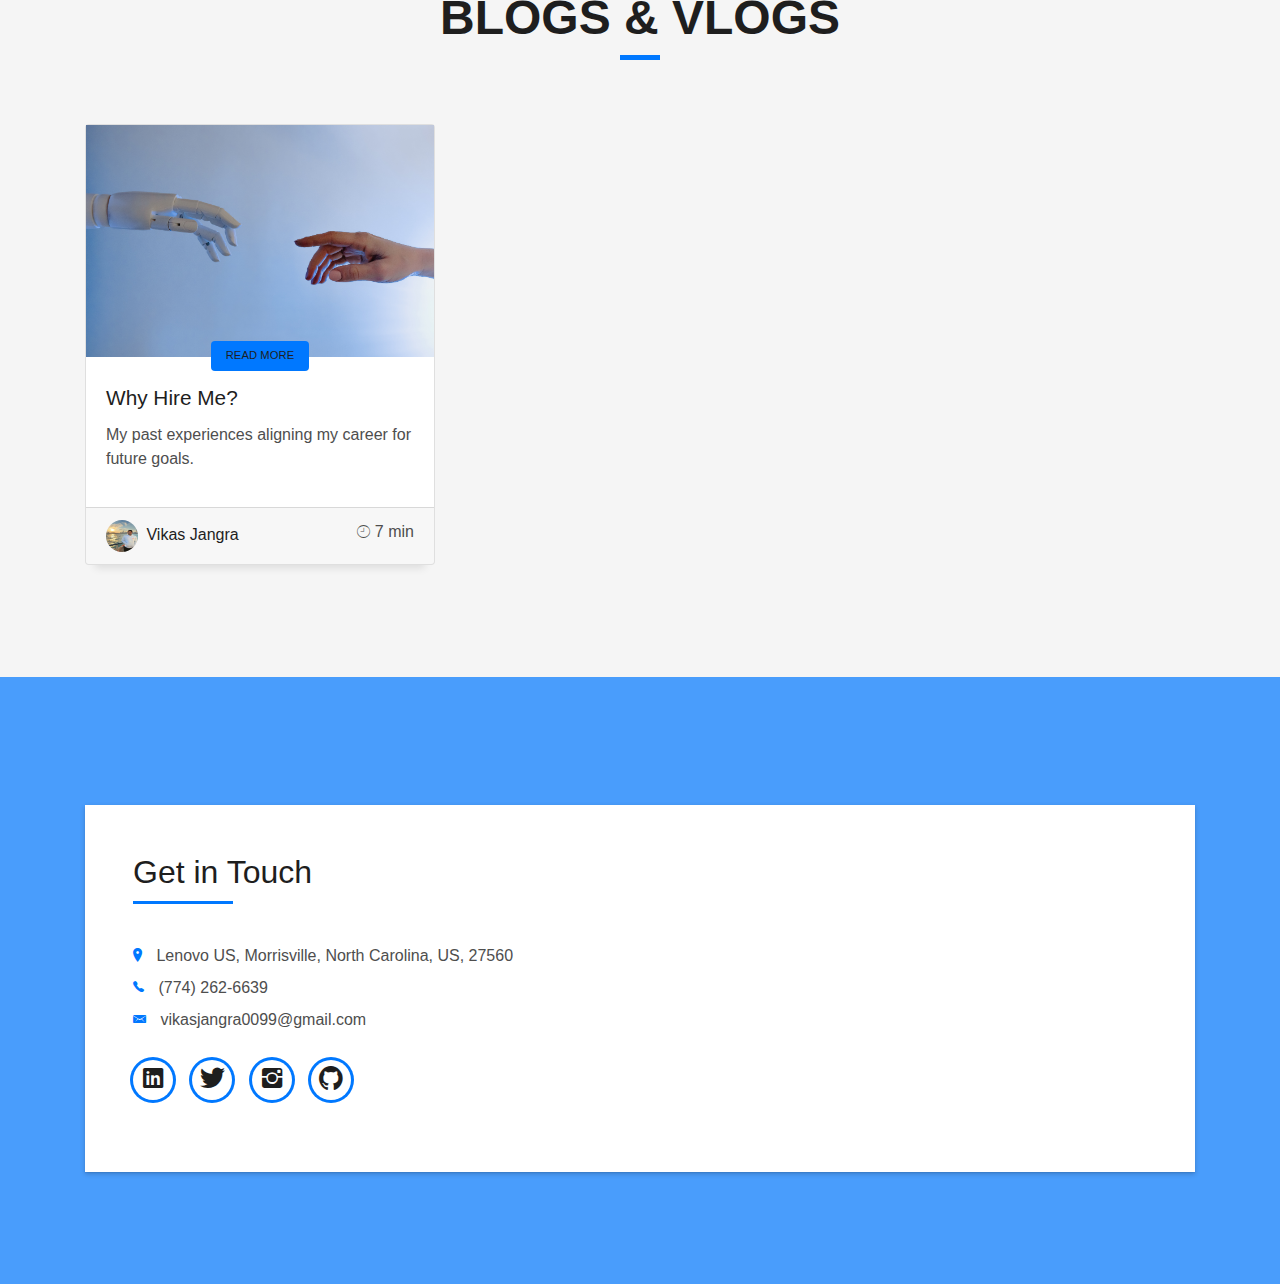
==== commit 74a6d123: "spell mistake" ====
--- a/index.html
+++ b/index.html
@@ -818,7 +818,7 @@
                   <div class="more-info">
                     
                     <ul class="list-ico">
-                      <li><span class="ion-ios-location"></span> Lenovo US, Morrisville, North Caroline, US, 27560</li>
+                      <li><span class="ion-ios-location"></span> Lenovo US, Morrisville, North Carolina, US, 27560</li>
                       <li><span class="ion-ios-telephone"></span> (774) 262-6639</li>
                       <li><span class="ion-email"></span> vikasjangra0099@gmail.com</li>
                     </ul>
